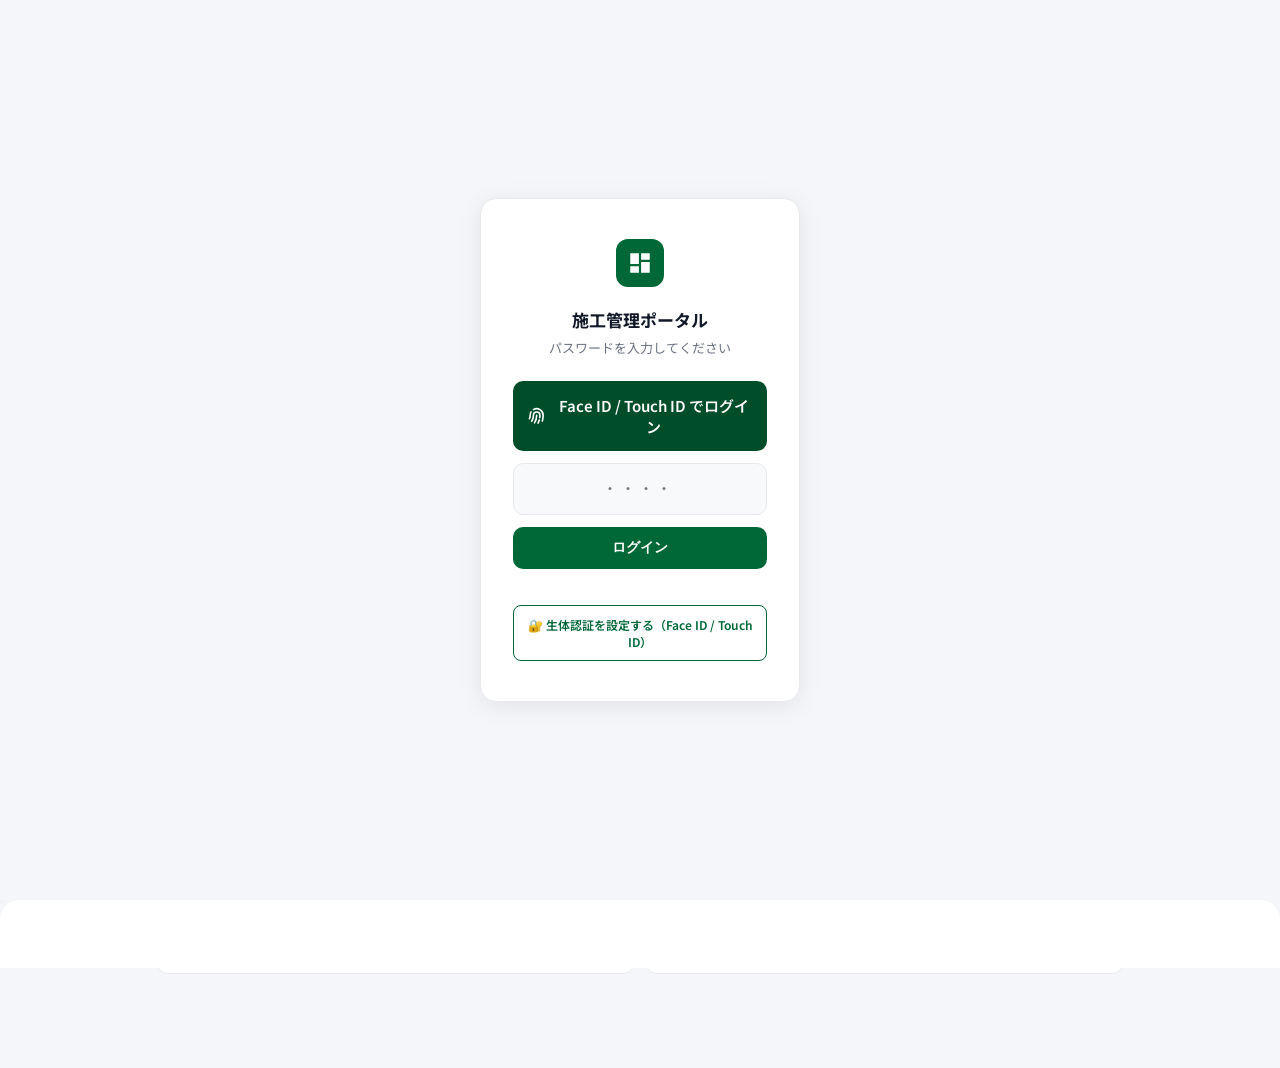
==== index.html @ 98a480ec "Add files via upload" ====
<!DOCTYPE html>
<html lang="ja">
<head>
    <meta charset="UTF-8">
    <meta http-equiv="Cache-Control" content="no-cache, no-store, must-revalidate">
    <meta http-equiv="Pragma" content="no-cache">
    <meta http-equiv="Expires" content="0">
    <meta name="viewport" content="width=device-width, initial-scale=1.0, maximum-scale=1.0, user-scalable=no, viewport-fit=cover">
    <meta name="apple-mobile-web-app-capable" content="yes">
    <meta name="apple-mobile-web-app-status-bar-style" content="default">
    <meta name="apple-mobile-web-app-title" content="施工管理">
    <meta name="mobile-web-app-capable" content="yes">
    <link rel="apple-touch-icon" href="icon.png">
    <link rel="manifest" href="manifest.json">
    <title>施工管理ポータル</title>
    <link href="https://fonts.googleapis.com/css2?family=Noto+Sans+JP:wght@400;500;600;700&family=DM+Mono:wght@400;500&display=swap" rel="stylesheet">
    <style>
        * {
            margin: 0;
            padding: 0;
            box-sizing: border-box;
        }

        :root {
            --primary: #006837;
            --primary-l: #e8f5e9;
            --primary-m: #81c784;
            --bg: #f4f6f9;
            --surface: #ffffff;
            --surface2: #f8f9fb;
            --border: #e8eaed;
            --border2: #d1d5db;
            --text1: #111827;
            --text2: #374151;
            --text3: #4b5563;
            --green: #059669;
            --green-l: #ecfdf5;
            --amber: #d97706;
            --amber-l: #fffbeb;
            --red: #dc2626;
            --red-l: #fef2f2;
        }

        body {
            font-family: 'Noto Sans JP', sans-serif;
            background-color: var(--bg);
            color: var(--text1);
            overflow-x: hidden;
        }

        .sidebar {
            position: fixed;
            left: 0;
            top: 0;
            width: 60px;
            height: 100vh;
            background-color: var(--surface);
            border-right: 1px solid var(--border);
            display: none;
            flex-direction: column;
            align-items: center;
            padding: 16px 0;
            z-index: 100;
        }

        .sidebar-item {
            width: 44px;
            height: 44px;
            display: flex;
            align-items: center;
            justify-content: center;
            cursor: pointer;
            position: relative;
            margin: 4px 0;
            border-radius: 8px;
            transition: background-color 0.15s ease;
            color: var(--text2);
        }

        .sidebar-item:hover {
            background-color: var(--surface2);
        }

        .sidebar-item.active {
            color: var(--primary);
            background-color: var(--primary-l);
        }

        .sidebar-item svg {
            width: 20px;
            height: 20px;
            stroke: currentColor;
            fill: none;
            stroke-width: 2;
            stroke-linecap: round;
            stroke-linejoin: round;
        }

        .sidebar-separator {
            width: 28px;
            height: 1px;
            background-color: var(--border);
            margin: 8px 0;
        }

        .sidebar-bottom {
            margin-top: auto;
        }

        .tooltip {
            position: absolute;
            left: 60px;
            top: 50%;
            transform: translateY(-50%);
            background-color: var(--text1);
            color: var(--surface);
            padding: 6px 12px;
            border-radius: 6px;
            font-size: 11px;
            white-space: nowrap;
            opacity: 0;
            pointer-events: none;
            transition: opacity 0.12s ease;
            margin-left: 8px;
            z-index: 200;
        }

        .sidebar-item:hover .tooltip {
            opacity: 1;
        }

        .top-bar {
            position: fixed;
            top: 0;
            left: 0;
            right: 0;
            height: 52px;
            background-color: var(--surface);
            border-bottom: 1px solid var(--border);
            display: flex;
            align-items: center;
            justify-content: flex-end;
            padding: 0 16px;
            z-index: 99;
        }

        .top-bar-brand {
            display: flex;
            align-items: center;
            gap: 8px;
        }

        .top-bar-title {
            display: none;
        }

        .hamburger {
            width: 24px;
            height: 24px;
            display: flex;
            flex-direction: column;
            justify-content: space-around;
            cursor: pointer;
            background: none;
            border: none;
            padding: 0;
            overflow: visible;
        }

        .hamburger span {
            width: 100%;
            height: 2px;
            background-color: var(--text1);
            transition: all 0.15s ease;
            display: block;
        }

        /* ×マーク: translateY で中央へ移動してから rotate（はみ出し防止）*/
        .hamburger.open span:nth-child(1) {
            transform: translateY(8px) rotate(45deg);
        }

        .hamburger.open span:nth-child(2) {
            opacity: 0;
            transform: scaleX(0);
        }

        .hamburger.open span:nth-child(3) {
            transform: translateY(-8px) rotate(-45deg);
        }

        .drawer {
            position: fixed;
            left: -280px;
            top: 0;
            width: 280px;
            height: 100vh;
            background-color: var(--surface);
            box-shadow: 2px 0 8px rgba(0, 0, 0, 0.08);
            transition: left 0.2s ease;
            z-index: 98;
            padding: 16px 0;
            overflow-y: auto;
            display: flex;
            flex-direction: column;
        }

        .drawer.open {
            left: 0;
        }

        .drawer-item {
            padding: 12px 16px;
            display: flex;
            align-items: center;
            gap: 12px;
            cursor: pointer;
            transition: background-color 0.12s ease;
            color: var(--text1);
            text-decoration: none;
        }

        .drawer-item:hover {
            background-color: var(--surface2);
        }

        .drawer-item.active {
            background-color: var(--primary-l);
            color: var(--primary);
        }

        .drawer-item svg {
            width: 20px;
            height: 20px;
            stroke: currentColor;
            fill: none;
            stroke-width: 2;
            stroke-linecap: round;
            stroke-linejoin: round;
        }

        .drawer-separator {
            height: 1px;
            background-color: var(--border);
            margin: 8px 0;
        }

        .bottom-nav {
            position: fixed;
            bottom: 0;
            left: 0;
            right: 0;
            height: 60px;
            background-color: var(--surface);
            border-top: 1px solid var(--border);
            display: flex;
            justify-content: space-around;
            align-items: center;
            z-index: 99;
            /* iPhone のホームインジケーター・角丸部分への対応 */
            /* safe-area-insetが0でも物理的な角丸（約44pt）を避けるため最低20pxを確保 */
            padding-bottom: env(safe-area-inset-bottom, 0px);
            padding-left: max(env(safe-area-inset-left, 0px), 20px);
            padding-right: max(env(safe-area-inset-right, 0px), 20px);
        }

        .bottom-nav-item {
            display: flex;
            flex-direction: column;
            align-items: center;
            justify-content: center;
            gap: 4px;
            cursor: pointer;
            color: var(--text3);
            transition: color 0.12s ease;
            flex: 1;
        }

        .bottom-nav-item.active {
            color: var(--primary);
        }

        .bottom-nav-item svg {
            width: 20px;
            height: 20px;
            stroke: currentColor;
            fill: none;
            stroke-width: 2;
            stroke-linecap: round;
            stroke-linejoin: round;
        }

        .bottom-nav-label {
            font-size: 10px;
            font-weight: 500;
        }

        .main-content {
            margin-left: auto;
            margin-right: auto;
            margin-top: 52px;
            margin-bottom: 60px;
            padding: 16px;
            max-width: 1000px;
            transition: margin-left 0.2s ease;
        }

        .page-header {
            margin-bottom: 24px;
            display: none;
        }

        .page-header.show {
            display: flex;
            justify-content: space-between;
            align-items: center;
        }

        .page-title {
            font-size: 20px;
            font-weight: 700;
            color: var(--text1);
        }

        .page-date {
            font-size: 12px;
            color: var(--text2);
        }

        .grid-2col {
            display: grid;
            grid-template-columns: 1fr 1fr;
            gap: 16px;
            margin-bottom: 16px;
        }

        .grid-full {
            margin-bottom: 16px;
        }

        /* プルダウン式カード（スマホ用、PCでは常に開いた状態） */
        .collapsible-card .card-toggle {
            cursor: default;
        }
        .collapsible-card .card-chevron {
            display: none;
            transition: transform 0.2s ease;
        }
        .collapsible-card .card-body {
            transition: max-height 0.3s ease, opacity 0.2s ease;
            overflow: hidden;
        }
        .collapsible-card .card-count {
            font-size: 11px;
            color: var(--primary);
            font-weight: 500;
        }
        .card-action-bottom {
            display: block;
            text-align: center;
            padding: 10px 0 2px;
            font-size: 11px;
            color: var(--primary);
            text-decoration: none;
            border-top: 1px solid var(--border);
            margin-top: 8px;
            transition: opacity 0.15s;
        }
        .card-action-bottom:hover { opacity: 0.7; }

        .card-sub-link {
            display: block;
            font-size: 11px;
            color: var(--primary);
            text-decoration: none;
            margin-top: -8px;
            margin-bottom: 10px;
            transition: opacity 0.15s;
        }
        .card-sub-link:hover { opacity: 0.7; }
        .card-sub-link svg { vertical-align: -1px; }

        /* ドラッグ&ドロップ */
        .draggable-section { transition: transform 0.2s ease; }
        .draggable-section.dragging { opacity: 0.5; z-index: 100; }
        .draggable-section.drag-over { border-top: 3px solid var(--primary); }
        .drag-handle {
            display: none;
            width: 18px;
            height: 18px;
            cursor: grab;
            color: var(--border);
            flex-shrink: 0;
            transition: color 0.15s;
        }
        .drag-handle:hover { color: var(--text3); }
        .drag-handle:active { cursor: grabbing; }

        .card {
            background-color: var(--surface);
            border: 1px solid var(--border);
            border-radius: 12px;
            padding: 16px;
            transition: box-shadow 0.15s ease;
        }

        .card:hover {
            box-shadow: 0 2px 8px rgba(0, 0, 0, 0.06);
        }

        .card-head {
            display: flex;
            align-items: center;
            padding: 11px 0 11px 10px;
            margin-bottom: 12px;
            border-bottom: 1px solid var(--border);
            border-left: 3px solid var(--primary);
            gap: 6px;
        }

        .card-title {
            font-size: 13px;
            font-weight: 700;
            color: var(--text1);
            flex: 1;
            letter-spacing: 0.2px;
        }

        .card-action {
            font-size: 11px;
            color: var(--primary);
            cursor: pointer;
            transition: opacity 0.12s ease;
        }

        .card-action:hover {
            opacity: 0.8;
        }

        /* ━━━━━━━━━━━━━━━━━━━━━━━━━━━━━━━━━━━━━
           グリーティングカード
           PC: コンテンツを右下に集約、グラデーションなし
           Mobile: コンパクト版（下部オーバーレイ）
        ━━━━━━━━━━━━━━━━━━━━━━━━━━━━━━━━━━━━━ */
        .greeting-card {
            background-image: url('assets/treeing.png');
            background-size: cover;
            background-position: center 15%;
            position: relative;
            overflow: hidden;
            min-height: 300px;
            max-height: 340px;
            display: flex;
            flex-direction: column;
            justify-content: flex-end;
            color: #fff;
            margin-bottom: 16px;
        }

        /* 一番下だけほんのり暗くする下部グラデーション */
        .greeting-card::before {
            content: '';
            position: absolute;
            inset: 0;
            background: linear-gradient(
                to top,
                rgba(0,0,0,0.42) 0%,
                rgba(0,0,0,0.12) 22%,
                rgba(0,0,0,0.00) 40%
            );
            pointer-events: none;
            z-index: 0;
        }

        /* 左下: 日付+時刻、右下: コメント — 同じ高さで横並び */
        .greeting-content {
            position: relative;
            z-index: 1;
            width: 100%;
            display: flex;
            flex-direction: row;
            align-items: flex-end;
            justify-content: space-between;
            padding: 0 18px 8px 18px;
            gap: 12px;
        }

        .greeting-top {
            display: flex;
            flex-direction: column;
            align-items: flex-start;
            gap: 2px;
        }

        .date-area {
            display: flex;
            flex-direction: column;
            align-items: flex-start;
            gap: 3px;
        }

        .date-main-row {
            display: flex;
            align-items: flex-start;
            gap: 3px;
            flex-direction: column;
        }

        /* 日付 */
        .date-main {
            font-size: 18px;
            font-weight: 600;
            color: #ffffff;
            letter-spacing: 0.3px;
            text-shadow: 0 1px 6px rgba(0,0,0,0.5);
            line-height: 1.2;
            white-space: nowrap;
        }

        /* 時刻（非表示） */
        .clock-mini { display: none; }

        /* 六曜・暦注タグ行 */
        .date-rokuyo {
            display: flex;
            gap: 5px;
            flex-wrap: wrap;
            justify-content: flex-start;
        }

        .rokuyo-tag {
            font-size: 11px;
            font-weight: 600;
            padding: 3px 9px;
            border-radius: 5px;
            background-color: rgba(255,255,255,0.82);
            color: #006837;
            letter-spacing: 0.5px;
            text-shadow: none;
            display: inline-flex;
            align-items: center;
        }

        .rokuyo-tag.lucky {
            background-color: rgba(0,140,70,0.85);
            color: #fff;
        }

        .rokuyo-tag.caution {
            background-color: rgba(220,38,38,0.9);
            color: #ffffff;
        }

        /* 挨拶コメント */
        .greeting-bottom {
            display: flex;
            flex-direction: column;
            align-items: flex-end;
            gap: 8px;
        }

        .greeting-comment {
            font-size: 15px;
            font-weight: 700;
            color: #fff;
            line-height: 1.5;
            text-align: right;
            text-shadow: 0 1px 6px rgba(0,0,0,0.5);
            letter-spacing: 0.3px;
        }

        .greeting-badge-row {
            display: flex;
            gap: 6px;
            justify-content: flex-end;
        }

        .greeting-badge {
            background-color: rgba(255,255,255,0.88);
            color: #006837;
            padding: 3px 9px;
            border-radius: 5px;
            font-size: 11px;
            font-weight: 600;
            white-space: nowrap;
            display: inline-flex;
            align-items: center;
            gap: 4px;
        }

        .greeting-badge .badge-num {
            font-family: 'DM Mono', monospace;
            font-size: 12px;
            font-weight: 700;
            color: var(--primary);
        }

        /* PC: <img> 要素は非表示（背景画像で表示） */
        .greeting-img-mobile {
            display: none;
        }

        .schedule-section {
            margin-bottom: 12px;
        }

        .schedule-label {
            font-size: 11px;
            font-weight: 700;
            color: var(--text1);
            margin-bottom: 8px;
            letter-spacing: 0.5px;
            display: flex;
            align-items: center;
            gap: 6px;
        }

        .schedule-day-tag {
            display: inline-block;
            font-size: 10px;
            font-weight: 700;
            padding: 1px 8px;
            border-radius: 4px;
            letter-spacing: 0;
        }

        .schedule-day-tag.today {
            background-color: var(--primary);
            color: #fff;
        }

        .schedule-day-tag.tomorrow {
            background-color: var(--border);
            color: var(--text2);
        }

        .schedule-day-tag.yesterday {
            background-color: var(--border);
            color: var(--text3);
            font-weight: 500;
        }

        .schedule-section.past-day {
            opacity: 0.45;
        }

        /* 終了済みイベント（個別グレーアウト） */
        .sched-item-past {
            opacity: 0.42;
            filter: grayscale(0.4);
        }

        .sched-item {
            background-color: var(--surface2);
            border: 1px solid var(--border);
            border-radius: 0 8px 8px 0;
            padding: 10px 10px 10px 12px;
            margin-bottom: 8px;
            display: flex;
            gap: 10px;
            border-left: 5px solid var(--primary);
        }

        .sched-content {
            flex: 1;
            min-width: 0;
        }

        .sched-time {
            font-family: 'DM Mono', monospace;
            font-size: 11px;
            color: var(--text2);
            margin-bottom: 2px;
            font-weight: 500;
        }

        .sched-title {
            font-size: 13px;
            font-weight: 500;
            color: var(--text1);
            margin-bottom: 2px;
        }

        .sched-meta {
            font-size: 11px;
            color: var(--text2);
        }

        .sched-location {
            font-size: 11px;
            color: var(--text3);
            margin-top: 2px;
        }

        .sched-all-day {
            background-color: var(--surface2);
            border: 1px solid var(--border);
            border-left: 5px solid #d50000;
            border-radius: 0 8px 8px 0;
            padding: 8px 10px 8px 12px;
            font-size: 12px;
            font-weight: 500;
            color: var(--text1);
        }

        .property-item {
            display: flex;
            gap: 10px;
            padding: 10px;
            background-color: var(--surface2);
            border: 1px solid var(--border);
            border-radius: 8px;
            margin-bottom: 6px;
            cursor: pointer;
            transition: background-color 0.12s ease;
            border-left: 3px solid;
        }

        .property-item.compact {
            padding: 8px 10px;
        }

        .property-name-row {
            display: flex;
            align-items: baseline;
            justify-content: space-between;
            gap: 6px;
            margin-bottom: 3px;
        }

        .property-compact-meta {
            font-size: 11px;
            color: var(--text3);
            white-space: nowrap;
            flex-shrink: 0;
        }

        .property-compact-meta strong {
            color: var(--primary);
            font-weight: 700;
        }

        .property-compact-bar {
            display: flex;
            align-items: center;
            gap: 6px;
            margin-bottom: 3px;
        }

        .property-compact-pct {
            font-size: 10px;
            font-family: 'DM Mono', monospace;
            color: var(--text3);
            white-space: nowrap;
        }

        .property-compact-sub {
            font-size: 10px;
            color: var(--text3);
            white-space: nowrap;
            overflow: hidden;
            text-overflow: ellipsis;
        }

        /* 物件ボードタブ: 全情報内蔵カード（コンパクト版） */
        .property-card-full {
            background: #fff;
            border-radius: 8px;
            border-left: 3px solid #9ca3af;
            box-shadow: 0 1px 3px rgba(0,0,0,0.05);
            padding: 8px 10px;
            margin-bottom: 6px;
        }
        .pcf-header {
            display: flex;
            align-items: center;
            justify-content: space-between;
            gap: 6px;
        }
        .pcf-name {
            font-size: 13px;
            font-weight: 700;
            color: var(--text1);
            flex: 1;
            min-width: 0;
            overflow: hidden;
            text-overflow: ellipsis;
            white-space: nowrap;
        }
        .pcf-status {
            font-size: 11px;
            font-weight: 700;
            color: var(--text1);
            padding: 5px 10px;
            border-radius: 8px;
            background: var(--surface2);
            border: 1.5px solid var(--border);
            flex-shrink: 0;
            cursor: pointer;
            font-family: 'Noto Sans JP', sans-serif;
            -webkit-tap-highlight-color: transparent;
            transition: background .15s, border-color .15s;
            min-height: 30px;
            display: flex;
            align-items: center;
            gap: 4px;
            box-shadow: 0 1px 2px rgba(0,0,0,0.06);
        }
        .pcf-status::after {
            content: '▾';
            font-size: 9px;
            opacity: 0.5;
            line-height: 1;
        }
        .pcf-status:active { background: var(--border); border-color: var(--primary); }
        /* Notion リンク（カード下部） */
        .pcf-footer {
            margin-top: 6px;
            padding-top: 5px;
            border-top: 1px solid var(--border);
            display: flex;
            justify-content: flex-end;
        }
        .pcf-notion-link {
            font-size: 10px;
            color: var(--primary);
            text-decoration: none;
            padding: 2px 4px;
            border-radius: 4px;
            -webkit-tap-highlight-color: transparent;
        }
        .pcf-notion-link:active { background: var(--surface2); }
        /* 進捗変更シート（物件メニュー用） */
        .prop-progress-modal-bg {
            position: fixed; inset: 0; background: rgba(15,23,42,.45);
            z-index: 310; display: none; align-items: flex-end; justify-content: center;
        }
        .prop-progress-modal-bg.on { display: flex; }
        .prop-progress-sheet {
            background: #fff; border-radius: 20px 20px 0 0;
            width: 100%; max-width: 480px; padding: 0 0 env(safe-area-inset-bottom);
            box-shadow: 0 -8px 32px rgba(0,0,0,.18);
        }
        .prop-progress-sheet-head {
            padding: 16px 20px 12px; border-bottom: 1px solid var(--border);
            display: flex; align-items: center; justify-content: space-between;
        }
        .prop-progress-sheet-title { font-size: 14px; font-weight: 700; color: var(--text1); }
        .prop-progress-sheet-sub { font-size: 11px; color: var(--text3); margin-top: 2px; }
        .prop-progress-option-list { padding: 8px 12px 16px; display: flex; flex-direction: column; gap: 4px; }
        .prop-progress-option {
            display: flex; align-items: center; padding: 12px 14px; border-radius: 10px;
            font-size: 13px; font-weight: 500; cursor: pointer; border: 1.5px solid var(--border);
            background: #fff; color: var(--text1); font-family: 'Noto Sans JP', sans-serif;
            -webkit-tap-highlight-color: transparent; transition: all .15s; gap: 10px; width: 100%;
        }
        .prop-progress-option:active { background: var(--surface2); }
        .prop-progress-option.current { border-color: var(--primary); background: var(--primary-l); color: var(--primary); }
        .prop-progress-option-dot { width: 10px; height: 10px; border-radius: 50%; flex-shrink: 0; }
        .prop-progress-close {
            width: 28px; height: 28px; background: var(--surface2); border: none;
            border-radius: 50%; cursor: pointer; font-size: 14px; color: var(--text2);
            display: flex; align-items: center; justify-content: center; flex-shrink: 0;
        }
        .pcf-location {
            font-size: 10px;
            color: var(--text2);
            margin-bottom: 2px;
        }
        .pcf-section {
            margin-top: 6px;
        }
        .pcf-section-title {
            font-size: 9px;
            font-weight: 700;
            color: var(--text3);
            letter-spacing: 0.3px;
            margin-bottom: 3px;
        }
        .pcf-dates-inline {
            display: flex;
            flex-wrap: wrap;
            gap: 4px 10px;
            font-size: 10px;
            color: var(--text2);
        }
        .pcf-dates-inline .pcf-date-item {
            display: flex;
            align-items: center;
            gap: 3px;
            white-space: nowrap;
        }
        .pcf-dates-inline .pcf-date-label {
            font-weight: 600;
            color: var(--text3);
        }
        .pcf-dates-inline .pcf-date-val {
            font-family: 'DM Mono', monospace;
        }
        .pcf-footer {
            margin-top: 6px;
            padding-top: 5px;
            border-top: 1px solid var(--border);
            display: flex;
            justify-content: flex-end;
        }
        .pcf-footer .notion-link {
            font-size: 11px;
            padding: 4px 10px;
        }
        .pcf-checks-inline {
            display: flex; flex-wrap: wrap; gap: 2px 8px;
        }
        .pcf-checks-inline .check-row { gap: 4px; }
        .pcf-checks-inline .toggle-switch { width: 26px; height: 14px; border-radius: 7px; }
        .pcf-checks-inline .toggle-switch::after { width: 10px; height: 10px; }
        .pcf-checks-inline .toggle-switch.on::after { transform: translateX(12px); }
        .pcf-checks-inline .check-label { font-size: 9px; }

        .property-item:hover {
            background-color: #fafbfc;
        }

        .property-content {
            flex: 1;
            min-width: 0;
        }

        .property-name {
            font-size: 13.5px;
            font-weight: 500;
            color: var(--text1);
            margin-bottom: 3px;
        }

        .property-location-inline {
            font-size: 11px;
            font-weight: 400;
            color: var(--text2);
            margin-left: 4px;
        }

        .property-stage-badge {
            display: inline-block;
            padding: 2px 6px;
            border-radius: 4px;
            font-size: 9px;
            font-weight: 600;
        }

        .property-stage-badge.green {
            background-color: var(--green-l);
            color: var(--green);
        }

        .property-stage-badge.amber {
            background-color: var(--amber-l);
            color: var(--amber);
        }

        .property-progress {
            display: flex;
            align-items: center;
            gap: 8px;
        }

        .property-progress-bar {
            flex: 1;
            height: 3px;
            background-color: var(--border);
            border-radius: 1.5px;
            overflow: hidden;
        }

        .property-progress-fill {
            height: 100%;
            background-color: var(--primary);
            transition: width 0.3s ease;
        }

        .property-progress-label {
            font-size: 10px;
            color: var(--text2);
            font-weight: 500;
            white-space: nowrap;
        }

        .status-card {
            background-color: var(--surface2);
            border: 1px solid var(--border);
            border-radius: 8px;
            padding: 10px 12px;
            margin-bottom: 8px;
        }

        .status-card-header {
            display: flex;
            justify-content: space-between;
            align-items: center;
        }

        .status-card-header.collapsible {
            cursor: pointer;
            -webkit-tap-highlight-color: transparent;
        }

        .status-card.has-list .status-card-header {
            margin-bottom: 0;
        }

        .status-card.has-list.open .status-card-header {
            margin-bottom: 6px;
        }

        .status-card-toggle {
            width: 16px;
            height: 16px;
            color: var(--text2);
            transition: transform 0.2s ease;
            flex-shrink: 0;
            margin-left: 6px;
        }

        .status-card.open .status-card-toggle {
            transform: rotate(180deg);
        }

        .status-card-list {
            display: none;
            padding-top: 6px;
            border-top: 1px solid var(--border);
        }

        .status-card.open .status-card-list {
            display: block;
        }

        .status-card-title {
            font-size: 10px;
            font-weight: 700;
            color: var(--text2);
        }

        .status-card-count {
            font-family: 'DM Mono', monospace;
            font-size: 14px;
            font-weight: 700;
            color: var(--primary);
        }

        .status-card-item {
            display: flex;
            justify-content: space-between;
            align-items: center;
            padding: 4px 0;
        }

        .status-card-item + .status-card-item {
            border-top: 1px solid var(--border);
        }

        .status-card-name {
            font-size: 11px;
            font-weight: 500;
            color: var(--text1);
        }

        .status-card-date {
            font-family: 'DM Mono', monospace;
            font-size: 10px;
            font-weight: 500;
            color: var(--text2);
        }

        .status-card-item.done {
            opacity: 0.55;
        }
        .status-done-badge {
            font-size: 9px;
            font-weight: 700;
            color: var(--primary);
            margin-left: 2px;
        }
        .status-card-empty {
            font-size: 10px;
            color: var(--text2);
            padding: 2px 0;
        }

        .schedule-chart-area {
            display: flex;
            flex-direction: column;
            gap: 8px;
        }
        .schedule-chart-legend {
            display: flex;
            gap: 14px;
            margin-bottom: 2px;
        }
        .schedule-chart-legend-item {
            display: flex;
            align-items: center;
            gap: 5px;
            font-size: 10px;
            font-weight: 600;
            color: var(--text2);
        }
        .schedule-chart-legend-dot {
            width: 8px;
            height: 8px;
            border-radius: 2px;
        }
        .schedule-chart-row-label {
            font-size: 10px;
            font-weight: 700;
            color: var(--text2);
            margin-bottom: 4px;
            display: flex;
            align-items: center;
            gap: 6px;
        }
        .schedule-chart-row-total {
            font-family: 'DM Mono', monospace;
            font-size: 11px;
            font-weight: 700;
            color: var(--text1);
        }

        .month-table {
            display: grid;
            grid-template-columns: repeat(6, 1fr);
            gap: 3px;
        }

        .month-cell {
            text-align: center;
            padding: 3px 1px;
            border-radius: 4px;
            background-color: var(--surface2);
            border: 1px solid var(--border);
        }

        .month-cell.past {
            background-color: var(--primary-l);
            border-color: var(--primary-m);
        }

        .month-cell.current {
            background-color: var(--primary);
            border-color: var(--primary);
        }

        .month-cell.current .month-cell-label,
        .month-cell.current .month-cell-count {
            color: #fff;
        }

        .month-cell.start-row .month-cell.past {
            background-color: #eff6ff;
            border-color: #93c5fd;
        }

        .month-cell-label {
            font-size: 8px;
            color: var(--text2);
            font-weight: 500;
            line-height: 1.2;
        }

        .month-cell-count {
            font-family: 'DM Mono', monospace;
            font-size: 11px;
            font-weight: 700;
            color: var(--text1);
            line-height: 1.3;
        }

        .section-divider {
            height: 1px;
            background-color: var(--border);
            margin: 12px 0;
        }

        .delivery-date {
            font-family: 'DM Mono', monospace;
            font-size: 10px;
            color: var(--text2);
            float: right;
        }

        .filter-tabs {
            display: flex;
            gap: 5px;
            overflow-x: auto;
            margin-bottom: 12px;
            padding-bottom: 8px;
            scroll-behavior: smooth;
        }

        .filter-tabs::-webkit-scrollbar {
            height: 3px;
        }

        .filter-tabs::-webkit-scrollbar-track {
            background: transparent;
        }

        .filter-tabs::-webkit-scrollbar-thumb {
            background-color: var(--border);
            border-radius: 2px;
        }

        .filter-tab {
            padding: 6px 10px;
            background-color: var(--surface2);
            border: 1px solid var(--border);
            border-radius: 6px;
            font-size: 10px;
            font-weight: 500;
            cursor: pointer;
            white-space: nowrap;
            transition: all 0.12s ease;
            color: var(--text2);
        }

        .filter-tab:hover {
            background-color: #f3f4f6;
        }

        .filter-tab.active {
            background-color: var(--primary);
            color: var(--surface);
            border-color: var(--primary);
        }
        .tab-count {
            font-weight: 600;
            color: var(--primary);
        }
        .filter-tab.active .tab-count {
            color: var(--surface);
        }

        .task-item {
            display: flex;
            gap: 10px;
            align-items: center;
            padding: 10px;
            background-color: var(--surface2);
            border: 1px solid var(--border);
            border-radius: 8px;
            margin-bottom: 8px;
            transition: all 0.15s ease;
        }

        .task-item.hidden {
            display: none;
        }

        .task-content {
            flex: 1;
            min-width: 0;
        }

        .task-title {
            font-size: 12px;
            font-weight: 500;
            color: var(--text1);
            margin-bottom: 2px;
        }

        .task-property {
            font-size: 10px;
            color: var(--text2);
        }
        /* Google Tasks */
        .gtask-group-label {
            font-size: 10px;
            font-weight: 600;
            color: var(--text2);
            padding: 8px 0 4px;
            display: flex;
            align-items: center;
            gap: 6px;
        }
        .gtask-group-label .gtask-count {
            font-size: 11px;
            font-weight: 500;
            color: var(--primary);
        }
        .gtask-item {
            display: flex;
            gap: 10px;
            align-items: center;
            padding: 10px;
            background-color: var(--surface2);
            border: 1px solid var(--border);
            border-radius: 8px;
            margin-bottom: 6px;
        }
        .gtask-item.overdue {
            border-left: 3px solid var(--red);
        }
        .gtask-item.this-week {
            border-left: 3px solid var(--amber);
        }
        .gtask-item.later {
            border-left: 3px solid var(--primary-m);
        }
        .gtask-item.no-date {
            border-left: 3px solid var(--border2);
        }
        .gtask-title {
            font-size: 12px;
            font-weight: 500;
            color: var(--text1);
            margin-bottom: 2px;
        }
        .gtask-due {
            font-size: 10px;
            color: var(--text2);
        }
        .gtask-due.overdue-text {
            color: var(--red);
            font-weight: 500;
        }
        /* Google Tasks チェックボックス */
        .gtask-cb-wrap {
            display: flex;
            align-items: center;
            flex-shrink: 0;
            cursor: pointer;
            margin-top: 1px;
        }
        .gtask-cb { display: none; }
        .gtask-cb-icon {
            width: 16px;
            height: 16px;
            border: 2px solid var(--border2);
            border-radius: 4px;
            background: var(--card);
            display: flex;
            align-items: center;
            justify-content: center;
            transition: background 0.15s, border-color 0.15s;
            flex-shrink: 0;
        }
        .gtask-cb:checked + .gtask-cb-icon {
            background: var(--primary);
            border-color: var(--primary);
            background-image: url("data:image/svg+xml,%3Csvg viewBox='0 0 12 10' fill='none' xmlns='http://www.w3.org/2000/svg'%3E%3Cpath d='M1 5l3 4L11 1' stroke='white' stroke-width='1.8' stroke-linecap='round' stroke-linejoin='round'/%3E%3C/svg%3E");
            background-repeat: no-repeat;
            background-position: center;
            background-size: 10px 8px;
        }
        .gtask-item.completing {
            opacity: 0.45;
            transition: opacity 0.3s;
        }
        .gtask-item.completing .gtask-title {
            text-decoration: line-through;
        }
        .gtask-later-toggle {
            display: flex;
            align-items: center;
            gap: 6px;
            cursor: pointer;
            -webkit-tap-highlight-color: transparent;
            padding: 8px 0 4px;
        }
        .gtask-later-toggle .gtask-chevron {
            width: 14px;
            height: 14px;
            color: var(--text2);
            transition: transform 0.2s ease;
        }
        .gtask-later-body {
            display: none;
        }
        .gtask-later-body.open {
            display: block;
        }
        .gtask-later-toggle.open .gtask-chevron {
            transform: rotate(180deg);
        }

        .show-all-btn {
            display: block;
            width: 100%;
            padding: 8px 0;
            background: none;
            border: 1px solid var(--border);
            border-radius: 6px;
            font-size: 11px;
            font-weight: 500;
            color: var(--primary);
            cursor: pointer;
            transition: background 0.15s;
            margin-top: 4px;
        }
        .show-all-btn:hover {
            background: var(--primary-l);
        }

        .sync-btn {
            background: none;
            border: none;
            cursor: pointer;
            padding: 4px;
            border-radius: 6px;
            display: flex;
            align-items: center;
            transition: background 0.15s;
        }
        .sync-btn:hover {
            background: var(--surface2);
        }
        .sync-btn:hover svg {
            stroke: var(--primary);
        }
        @keyframes spin {
            100% { transform: rotate(360deg); }
        }
        .data-alert {
            background: #fffbeb;
            border: 1px solid #f59e0b;
            border-radius: 8px;
            padding: 10px 12px;
            margin-bottom: 10px;
        }
        .data-alert-header {
            display: flex;
            align-items: center;
            gap: 6px;
            font-size: 11px;
            font-weight: 700;
            color: #92400e;
            margin-bottom: 6px;
        }
        .data-alert-item {
            font-size: 10px;
            color: #78350f;
            padding: 2px 0 2px 20px;
        }

        .modal-overlay {
            position: fixed;
            top: 0;
            left: 0;
            right: 0;
            bottom: 0;
            background-color: rgba(0, 0, 0, 0.4);
            display: none;
            align-items: center;
            justify-content: center;
            z-index: 200;
        }

        .modal-overlay.open {
            display: flex;
        }

        .modal {
            background-color: var(--surface);
            border-radius: 12px;
            max-width: 500px;
            width: 90%;
            max-height: 82vh;
            overflow: hidden;
            display: flex;
            flex-direction: column;
            position: relative;
            animation: slideIn 0.15s ease;
        }

        .modal-header {
            display: flex;
            align-items: center;
            justify-content: flex-end;
            padding: 12px 16px 8px;
            flex-shrink: 0;
            border-bottom: 1px solid var(--border);
        }

        .modal-body {
            overflow-y: auto;
            padding: 16px 20px 20px;
            flex: 1;
        }

        @keyframes slideIn {
            from {
                transform: translateY(-20px);
                opacity: 0;
            }
            to {
                transform: translateY(0);
                opacity: 1;
            }
        }

        .modal-close {
            width: 32px;
            height: 32px;
            background: var(--surface2);
            border: 1px solid var(--border);
            border-radius: 8px;
            cursor: pointer;
            display: flex;
            align-items: center;
            justify-content: center;
            color: var(--text2);
            transition: background 0.12s ease, color 0.12s ease;
            flex-shrink: 0;
        }

        .modal-close:hover {
            background: var(--border);
            color: var(--text1);
        }

        .modal-title {
            font-size: 16px;
            font-weight: 700;
            margin-bottom: 4px;
            padding-right: 36px;
        }

        .modal-subtitle {
            font-size: 12px;
            color: var(--text2);
            margin-bottom: 16px;
        }

        .modal-notion-link {
            text-align: center;
            padding-top: 16px;
            border-top: 1px solid var(--border);
            margin-top: 12px;
        }
        .notion-link {
            display: inline-flex;
            align-items: center;
            gap: 4px;
            font-size: 12px;
            font-weight: 500;
            color: var(--primary);
            text-decoration: none;
            padding: 8px 16px;
            border-radius: 8px;
            background: rgba(0, 104, 55, 0.06);
            transition: background 0.15s;
            white-space: nowrap;
        }
        .notion-link:hover {
            background: rgba(0, 104, 55, 0.12);
        }

        .modal-section {
            margin-bottom: 16px;
        }

        .modal-section-title {
            font-size: 11px;
            font-weight: 700;
            color: var(--text2);
            text-transform: uppercase;
            letter-spacing: 0.5px;
            margin-bottom: 8px;
        }

        .modal-dates {
            display: flex;
            flex-direction: column;
            gap: 6px;
            font-size: 11px;
        }

        .modal-date {
            display: flex;
            justify-content: space-between;
            padding: 6px;
            background-color: var(--surface2);
            border-radius: 6px;
        }

        .modal-date-label {
            color: var(--text2);
            font-weight: 500;
        }

        .modal-date-value {
            color: var(--text1);
            font-weight: 600;
        }

        /* チェックリスト（トグルスイッチ） */
        .check-list {
            display: flex;
            flex-wrap: wrap;
            gap: 6px 12px;
        }

        .check-row {
            display: flex;
            align-items: center;
            gap: 6px;
        }

        .check-label {
            font-size: 10px;
            font-weight: 500;
            color: var(--text2);
        }

        .toggle-switch {
            position: relative;
            width: 32px;
            height: 18px;
            border-radius: 9px;
            background-color: var(--border);
            cursor: pointer;
            transition: background-color 0.2s ease, opacity 0.15s ease;
            flex-shrink: 0;
        }

        .toggle-switch.syncing {
            opacity: 0.5;
            pointer-events: none;
        }

        @keyframes spin {
            from { transform: rotate(0deg); }
            to   { transform: rotate(360deg); }
        }

        /* トースト通知 */
        #syncToast {
            position: fixed;
            bottom: 80px;
            left: 50%;
            transform: translateX(-50%) translateY(20px);
            background: #333;
            color: #fff;
            font-size: 12px;
            padding: 8px 16px;
            border-radius: 20px;
            opacity: 0;
            transition: opacity 0.25s, transform 0.25s;
            pointer-events: none;
            z-index: 9999;
            white-space: nowrap;
        }
        #syncToast.show {
            opacity: 1;
            transform: translateX(-50%) translateY(0);
        }
        #syncToast.error { background: #dc2626; }
        #syncToast.success { background: var(--primary, #004d29); }

        .toggle-switch.on {
            background-color: var(--primary);
        }

        .toggle-switch::after {
            content: '';
            position: absolute;
            top: 2px;
            left: 2px;
            width: 14px;
            height: 14px;
            border-radius: 50%;
            background-color: white;
            transition: transform 0.2s ease;
            box-shadow: 0 1px 2px rgba(0,0,0,0.12);
        }

        .toggle-switch.on::after {
            transform: translateX(14px);
        }

        /* 工程別タスク一覧 */
        .stage-groups {
            display: flex;
            flex-direction: column;
            gap: 10px;
            max-height: 400px;
            overflow-y: auto;
        }

        .stage-group {
            border: 1px solid var(--border);
            border-radius: 8px;
            overflow: hidden;
        }

        .stage-group-header {
            display: flex;
            align-items: center;
            justify-content: space-between;
            padding: 8px 10px;
            cursor: pointer;
            user-select: none;
            transition: background-color 0.12s ease;
        }

        .stage-group-header:hover {
            opacity: 0.85;
        }

        .stage-group-left {
            display: flex;
            align-items: center;
            gap: 8px;
        }

        .stage-group-dot {
            width: 8px;
            height: 8px;
            border-radius: 50%;
            flex-shrink: 0;
        }

        .stage-group-name {
            font-size: 11px;
            font-weight: 600;
        }

        .stage-group-count {
            font-size: 9px;
            color: var(--text3);
            font-weight: 500;
        }

        .stage-group-chevron {
            width: 14px;
            height: 14px;
            stroke: var(--text3);
            fill: none;
            stroke-width: 2;
            transition: transform 0.2s ease;
        }

        .stage-group.open .stage-group-chevron {
            transform: rotate(180deg);
        }

        .stage-group-body {
            display: none;
            border-top: 1px solid var(--border);
        }

        .stage-group.open .stage-group-body {
            display: block;
        }

        .stage-group.all-done .stage-group-header {
            background-color: var(--surface2);
        }

        .stage-group.all-done .stage-group-name {
            color: var(--text3);
        }

        .task-row {
            display: flex;
            align-items: center;
            gap: 8px;
            padding: 7px 10px;
            border-bottom: 1px solid var(--border);
            transition: background-color 0.12s ease;
        }

        .task-row:last-child {
            border-bottom: none;
        }

        .task-row.done {
            background-color: var(--surface2);
        }

        .task-row.done .task-row-name {
            color: var(--text3);
            text-decoration: line-through;
        }

        .task-row-cb {
            width: 16px;
            height: 16px;
            border-radius: 4px;
            border: 1.5px solid var(--border2);
            cursor: pointer;
            display: flex;
            align-items: center;
            justify-content: center;
            flex-shrink: 0;
            transition: all 0.15s ease;
        }

        .task-row-cb.checked {
            background-color: var(--primary);
            border-color: var(--primary);
        }

        .task-row-cb.checked::after {
            content: '';
            width: 8px;
            height: 5px;
            border-left: 2px solid white;
            border-bottom: 2px solid white;
            transform: rotate(-45deg);
            margin-top: -1px;
        }

        .task-row-name {
            font-size: 11px;
            color: var(--text1);
            flex: 1;
            min-width: 0;
        }

        .task-row-priority {
            width: 14px;
            height: 14px;
            cursor: pointer;
            flex-shrink: 0;
            opacity: 0.3;
            transition: opacity 0.15s ease;
        }

        .task-row-priority.on {
            opacity: 1;
        }

        /* 進捗バー+日付 */
        .progress-bar-dates {
            display: flex;
            align-items: center;
            gap: 6px;
        }

        .progress-date-label {
            font-size: 9px;
            font-family: 'DM Mono', monospace;
            color: var(--text2);
            white-space: nowrap;
            flex-shrink: 0;
        }

        .progress-days {
            display: flex;
            justify-content: space-between;
            font-size: 10px;
            color: var(--text2);
            margin-top: 2px;
        }

        .progress-days-left {
            color: var(--text2);
            font-weight: 500;
        }

        /* ===== PC 専用調整（769px 以上） ===== */
        @media (min-width: 769px) {
            /* PC: prop-split グリッドなど greeting 以外の PC 固有スタイル */
        }

        @media (max-width: 768px) {
            .main-content {
                padding: 12px;
            }

            /* スマホ: グリーティングカード */
            .greeting-card {
                min-height: 210px;
                max-height: none;
                background-position: center 15%;
            }

            .greeting-card::before {
                /* スマホも下から薄いグラデーション */
                background: linear-gradient(
                    to top,
                    rgba(0,0,0,0.42) 0%,
                    rgba(0,0,0,0.12) 22%,
                    rgba(0,0,0,0.00) 40%
                );
            }

            .greeting-img-mobile {
                display: none;
            }

            /* スマホ: パディングをコンパクトに */
            .greeting-content {
                padding: 0 14px 6px 12px;
                gap: 8px;
            }

            /* 日付側: 縮まないように固定（折り返し防止） */
            .greeting-top {
                flex-shrink: 0;
            }

            .date-main {
                font-size: 13px;
                letter-spacing: 0;
            }

            .date-rokuyo {
                gap: 3px;
                margin-top: 4px;
            }

            .rokuyo-tag {
                font-size: 10px;
                padding: 2px 7px;
            }

            .greeting-bottom {
                max-width: 55%;
                min-width: 0;
            }

            .greeting-comment {
                font-size: 13px;
                display: -webkit-box;
                -webkit-line-clamp: 3;
                -webkit-box-orient: vertical;
                overflow: hidden;
            }

            .grid-2col {
                grid-template-columns: 1fr;
            }

            /* スマホ: セクション順を変更（着工前→仕掛り） */
            #preconCard { order: 1; }
            #shikakariCard { order: 2; }

            /* スマホ: プルダウン式 */
            .collapsible-card .card-toggle {
                cursor: pointer;
            }
            .collapsible-card .card-chevron {
                display: block;
                transform: rotate(0deg);
            }
            .collapsible-card:not(.collapsed) .card-chevron {
                transform: rotate(180deg);
            }
            .collapsible-card.collapsed .card-body {
                max-height: 0;
                opacity: 0;
                margin: 0;
            }
            .collapsible-card.collapsed .card-action-bottom {
                display: none;
            }

            /* スマホ: ドラッグハンドル表示 */
            .drag-handle { display: block; margin-right: 4px; }

            .modal {
                width: 95%;
            }
            .modal-body {
                padding: 12px 14px 16px;
            }

            .month-table {
                grid-template-columns: repeat(6, 1fr);
                gap: 2px;
            }

            .month-cell {
                padding: 2px 1px;
            }

            .month-cell-count {
                font-size: 10px;
            }

            .month-cell-label {
                font-size: 7px;
            }

        }

        @media (max-width: 480px) {
            .main-content {
                padding: 12px;
            }

            .card {
                padding: 12px;
            }

            /* グリーティング2カラム内は12pxに統一（18/16pxの上書きを解除） */
            .date-main {
                font-size: 12px;
            }

            .card-title {
                font-size: 12px;
            }
        }

        /* ===== タブシステム ===== */
        .tab-content { display: none; }
        .tab-content.active { display: block; }

        /* ===== 新ボトムナビ（6タブ、アクティブインジケーター付き） ===== */
        .bottom-nav {
            height: calc(62px + env(safe-area-inset-bottom, 0px));
            align-items: flex-start;
            padding-top: 4px;
            /* 物理的な角丸を避けるため最低20pxを確保 */
            padding-left: max(env(safe-area-inset-left, 0px), 20px);
            padding-right: max(env(safe-area-inset-right, 0px), 20px);
        }
        .main-content { margin-bottom: calc(62px + env(safe-area-inset-bottom, 0px)); }
        .bottom-nav-item { position: relative; gap: 3px; }
        .bottom-nav-item.active::before {
            content: '';
            position: absolute;
            top: 0; left: 50%;
            transform: translateX(-50%);
            width: 20px; height: 2px;
            background: var(--primary);
            border-radius: 0 0 2px 2px;
        }
        .bottom-nav-item svg { width: 22px; height: 22px; }
        .bottom-nav-label { font-size: 10px; font-weight: 500; }

        /* ===== ver2: フォント・コントラスト改善 ===== */
        body { font-size: 15px; }
        .card-title { font-size: 14px; }
        .tool-card-name { font-size: 13px; }
        .tool-card-desc { font-size: 12px; color: var(--text2); }
        .property-name { font-size: 14px; }
        .property-compact-sub { font-size: 12px; color: var(--text2); }
        .property-compact-meta { font-size: 12px; font-weight: 600; }
        .gtask-title { font-size: 14px; }
        .gtask-due { font-size: 13px; color: var(--text2); }
        .gtask-group-label { font-size: 13px; font-weight: 700; }
        .drawer-section-label { font-size: 11px; color: var(--text2); }

        /* ===== ver2: ポータルカード（ホーム） ===== */
        .portal-status-bar {
            display: flex; gap: 8px; margin-bottom: 16px; flex-wrap: wrap;
        }
        .portal-stat {
            flex: 1; min-width: 100px; background: var(--surface);
            border: 1px solid var(--border); border-radius: 10px;
            padding: 12px 14px; cursor: pointer;
            display: flex; flex-direction: column; gap: 2px;
            transition: border-color 0.15s;
        }
        .portal-stat:active { border-color: var(--primary); }
        .portal-stat-num {
            font-family: 'Noto Sans JP', sans-serif; font-size: 22px;
            font-weight: 700; color: var(--primary); line-height: 1;
        }
        .portal-stat-unit {
            font-size: 13px; font-weight: 700;
        }
        .portal-stat-label {
            font-size: 11px; color: var(--text2); font-weight: 500; margin-top: 3px;
        }
        .portal-tools-grid {
            display: grid; grid-template-columns: 1fr 1fr; gap: 10px; margin-bottom: 16px;
        }
        .portal-tool-card {
            background: var(--surface); border: 1px solid var(--border);
            border-radius: 12px; padding: 16px 14px;
            display: flex; align-items: center; gap: 12px; cursor: pointer;
            transition: all 0.15s;
        }
        .portal-tool-card:active, .portal-tool-card:hover {
            border-color: var(--primary); background: var(--primary-l);
        }
        .portal-tool-icon {
            width: 40px; height: 40px; border-radius: 10px;
            background: var(--primary);
            display: flex; align-items: center; justify-content: center; flex-shrink: 0;
        }
        .portal-tool-icon svg {
            width: 22px; height: 22px; stroke: white; fill: none;
            stroke-width: 1.8; stroke-linecap: round; stroke-linejoin: round;
        }
        .portal-tool-name { font-size: 13px; font-weight: 600; color: var(--text1); }
        .portal-tool-sub { font-size: 11px; color: var(--text2); margin-top: 2px; }

        /* ===== ver2: タスクタブ 分割レイアウト ===== */
        .task-inner-tabs {
            display: flex; border-bottom: 2px solid var(--border);
            margin: 0 -16px 16px; padding: 0 16px;
        }
        .task-inner-tab {
            flex: 1; padding: 11px 8px; text-align: center;
            font-size: 13px; font-weight: 500; color: var(--text2);
            cursor: pointer; border-bottom: 2px solid transparent;
            margin-bottom: -2px; transition: all 0.15s;
        }
        .task-inner-tab.active {
            color: var(--primary); font-weight: 700;
            border-bottom-color: var(--primary);
        }
        .task-inner-pane { display: none; }
        .task-inner-pane.active { display: block; }
        @media (min-width: 900px) {
            .task-inner-tabs { display: none; }
            .task-inner-pane { display: block !important; }
            .task-split-wrap {
                display: grid;
                grid-template-columns: 2fr 1fr;
                gap: 16px;
                align-items: start;
            }
        }
        /* ===== 引渡し済みセクション ===== */
        .prop-delivered-hdr {
            font-size: 12px; font-weight: 700; color: var(--text2);
            padding: 10px 12px 6px; display: flex; align-items: center; gap: 6px;
        }
        .prop-delivered-toggle {
            width: 100%; display: flex; align-items: center; justify-content: space-between;
            padding: 10px 12px; font-size: 12px; font-weight: 700; color: var(--text1);
            background: var(--surface2); border: 1px solid var(--border); border-radius: 8px;
            cursor: pointer; margin-bottom: 8px; -webkit-tap-highlight-color: transparent;
        }
        .prop-delivered-toggle .arr { transition: transform .2s; }
        .prop-delivered-toggle.open .arr { transform: rotate(180deg); }
        .prop-delivered-card {
            background: var(--surface); border-radius: 8px; border-left: 3px solid #9ca3af;
            box-shadow: 0 1px 3px rgba(0,0,0,0.05); padding: 8px 10px; margin-bottom: 6px;
        }
        .prop-delivered-card-name {
            font-size: 12px; font-weight: 700; color: var(--text1);
            overflow: hidden; text-overflow: ellipsis; white-space: nowrap;
        }
        .prop-delivered-card-meta { font-size: 10px; color: var(--text3); margin-top: 3px; }
        /* PC専用: 引渡し済みトグル（スマホはタブで制御） */
        .prop-delivered-wrap { display: none; }
        @media (min-width: 900px) {
            .prop-delivered-wrap { display: block; margin-top: 12px; }
        }
        /* ===== 物件タブ: PC左右分割 ===== */
        .prop-split-wrap { display: none; }
        .prop-mobile-tabs { display: flex; }
        .prop-mobile-list { display: block; }
        @media (min-width: 900px) {
            .prop-mobile-tabs { display: none !important; }
            .prop-mobile-list { display: none !important; }
            .prop-split-wrap {
                display: grid;
                grid-template-columns: 1fr 1fr;
                gap: 16px;
                align-items: start;
            }
        }
        .prop-split-col {
            background: var(--surface);
            border: 1px solid var(--border);
            border-radius: 12px;
            overflow: hidden;
        }
        .prop-split-head {
            padding: 12px 16px;
            font-size: 13px;
            font-weight: 700;
            color: var(--text1);
            background: var(--surface2);
            border-bottom: 1px solid var(--border);
            display: flex;
            align-items: center;
            gap: 6px;
        }
        /* 現場タスク GAS設定パネル */
        .gas-setup-box {
            background: var(--surface2); border: 1px dashed var(--border2);
            border-radius: 12px; padding: 24px 20px; text-align: center;
        }
        .gas-setup-title { font-size: 14px; font-weight: 700; color: var(--text1); margin-bottom: 8px; }
        .gas-setup-desc { font-size: 13px; color: var(--text2); line-height: 1.6; margin-bottom: 16px; }
        .gas-url-input {
            width: 100%; padding: 10px 12px; border: 1px solid var(--border2);
            border-radius: 8px; font-size: 12px; font-family: 'DM Mono', monospace;
            color: var(--text1); outline: none; margin-bottom: 10px;
        }
        .gas-url-input:focus { border-color: var(--primary); }
        .gas-save-btn {
            padding: 10px 24px; background: var(--primary); color: white;
            border: none; border-radius: 8px; font-size: 13px; font-weight: 600;
            cursor: pointer;
        }
        /* 現場タスク: 常にiframe表示 */
        .genba-iframe-outer {
            position: relative; border-radius: 12px; overflow: hidden;
            box-shadow: 0 2px 12px rgba(0,0,0,.10);
        }
        .genba-iframe {
            width: 100%; height: calc(100vh - 180px); min-height: 520px;
            border: none; display: block;
        }
        /* 現場タスク: 物件カード */
        .genba-prop-card {
            background: var(--surface); border: 1px solid var(--border);
            border-radius: 12px; margin-bottom: 10px; overflow: hidden;
        }
        .genba-prop-hdr {
            display: flex; align-items: center; padding: 13px 14px;
            cursor: pointer; gap: 10px; user-select: none;
        }
        .genba-prop-hdr:active { background: var(--surface2); }
        .genba-prop-name { font-size: 14px; font-weight: 600; color: var(--text1); margin-bottom: 2px; }
        .genba-prop-meta { font-size: 12px; color: var(--text2); line-height: 1.5; }
        .genba-prop-dates {
            display: flex; flex-wrap: wrap; gap: 4px 10px;
            font-size: 11px; color: var(--text2); margin-top: 4px;
            font-family: 'DM Mono', monospace;
        }
        .genba-prop-dates .gpd-label {
            font-family: 'Noto Sans JP', sans-serif;
            color: var(--text3); font-size: 10px; margin-right: 2px;
        }
        .genba-prop-hdr > div:first-child { flex: 1; min-width: 0; }
        .genba-prop-arr {
            width: 16px; height: 16px; color: var(--text3);
            transition: transform 0.2s; flex-shrink: 0;
        }
        .genba-prop-card.open .genba-prop-arr { transform: rotate(90deg); }
        .genba-phases { display: none; border-top: 1px solid var(--border); }
        .genba-prop-card.open .genba-phases { display: block; }
        .genba-phase-hdr {
            display: flex; align-items: center; padding: 9px 14px;
            background: var(--surface2); cursor: pointer; gap: 7px; user-select: none;
        }
        .genba-phase-hdr:active { background: var(--primary-l); }
        .genba-phase-lbl { flex: 1; font-size: 12px; font-weight: 700; color: var(--text2); text-transform: uppercase; letter-spacing: .04em; }
        .genba-phase-cnt {
            font-family: 'DM Mono', monospace; font-size: 11px;
            background: white; border: 1px solid var(--border);
            padding: 1px 7px; border-radius: 10px; color: var(--text2);
        }
        .genba-task-list { display: none; }
        .genba-phase-sec.open .genba-task-list { display: block; }
        .genba-task-row {
            display: flex; align-items: flex-start; padding: 10px 14px 10px 18px;
            gap: 10px; border-bottom: 1px solid var(--border);
        }
        .genba-task-row:last-child { border-bottom: none; }
        .genba-task-row.done .genba-task-name { color: var(--text3); text-decoration: line-through; }
        .genba-chk {
            width: 20px; height: 20px; border: 2px solid var(--border2); border-radius: 5px;
            flex-shrink: 0; margin-top: 2px; cursor: pointer;
            display: flex; align-items: center; justify-content: center;
            transition: all 0.15s; background: white;
        }
        .genba-chk.on { background: var(--primary); border-color: var(--primary); }
        .genba-chk svg { display: none; }
        .genba-chk.on svg { display: block; }
        .genba-task-name { font-size: 14px; line-height: 1.55; flex: 1; }
        .genba-prog-bar { height: 3px; background: var(--border); border-radius: 2px; margin: 0 14px 8px; }
        .genba-prog-fill { height: 100%; background: var(--primary); border-radius: 2px; transition: width .3s; }

        /* ＋タスク追加 ボタン */
        .genba-addtask-btn {
            display: flex; align-items: center; gap: 6px;
            width: calc(100% - 28px); margin: 8px 14px 6px 14px;
            padding: 7px 10px;
            background: transparent; border: 1.5px dashed var(--border2);
            border-radius: 6px;
            color: var(--primary); font-size: 12px; font-weight: 500;
            cursor: pointer;
            font-family: inherit;
            justify-content: center;
            transition: all 0.12s;
        }
        .genba-addtask-btn:hover {
            background: rgba(0, 104, 55, 0.05);
            border-color: var(--primary);
        }

        /* マスタータスク編集バー */
        .genba-actions-bar {
            display: flex; align-items: center; gap: 10px;
            padding: 8px 14px 12px; flex-wrap: wrap;
            border-bottom: 1px solid var(--border);
            margin-bottom: 10px;
        }
        .genba-actions-hint {
            font-size: 10px; color: var(--text3); flex: 1; min-width: 0;
        }

        /* マスタータスク編集モーダル */
        .mt-btn {
            display: inline-flex; align-items: center; gap: 5px;
            padding: 7px 12px; border: 1px solid var(--border, #d8e4dd); border-radius: 7px;
            font-size: 12px; font-weight: 600; cursor: pointer;
            font-family: inherit; background: white; color: var(--text1, #1a1a1a);
            transition: all 0.12s;
        }
        .mt-btn:hover { background: var(--bg, #f0f4f2); }
        .mt-btn-primary {
            background: var(--primary); color: white;
        }
        .mt-btn-primary:hover { background: var(--primary-d, #004d28); }

        .mt-modal {
            padding: 4px 2px;
        }
        .mt-title {
            font-size: 16px; font-weight: 700; color: var(--text1, #1a1a1a);
            margin-bottom: 4px;
        }
        .mt-desc {
            font-size: 11px; color: var(--text2, #555); line-height: 1.55;
            margin-bottom: 16px;
        }
        .mt-phase {
            margin-bottom: 14px;
            background: var(--bg, #f0f4f2); border-radius: 10px;
            overflow: hidden;
        }
        .mt-phase-hdr {
            display: flex; align-items: center; justify-content: space-between;
            padding: 10px 14px;
            background: rgba(0,104,55,0.08);
            font-size: 13px; font-weight: 700;
        }
        .mt-phase-name { color: var(--primary, #006837); }
        .mt-phase-cnt {
            font-family: 'DM Mono', monospace; font-size: 11px;
            background: white; padding: 2px 8px; border-radius: 10px;
            color: var(--text2, #555); border: 1px solid var(--border, #d8e4dd);
        }
        .mt-tasks { padding: 8px; transition: max-height 0.25s ease, opacity 0.2s ease; overflow: hidden; }
        .mt-tasks.collapsed { max-height: 0 !important; padding: 0 8px; opacity: 0; }
        .mt-phase-hdr { cursor: pointer; user-select: none; }
        .mt-phase-toggle {
            width: 20px; height: 20px; display: flex; align-items: center; justify-content: center;
            transition: transform 0.2s; flex-shrink: 0;
        }
        .mt-phase-toggle.collapsed { transform: rotate(-90deg); }
        .mt-task-row, .mt-add-row {
            display: flex; align-items: center; gap: 6px;
            padding: 4px 0;
        }
        .mt-task-input {
            flex: 1; min-width: 0;
            padding: 8px 10px;
            border: 1px solid var(--border, #d8e4dd);
            border-radius: 6px;
            font-size: 13px; font-family: inherit;
            background: white;
            color: var(--text1, #1a1a1a);
            outline: none;
        }
        .mt-task-input:focus { border-color: var(--primary, #006837); }
        .mt-add-row .mt-task-input {
            border-style: dashed;
            color: var(--text2, #555);
        }
        .mt-icon-btn {
            width: 32px; height: 32px;
            border: 1px solid var(--border, #d8e4dd);
            border-radius: 6px;
            background: white;
            display: flex; align-items: center; justify-content: center;
            cursor: pointer;
            flex-shrink: 0;
            transition: all 0.12s;
        }
        .mt-icon-btn.mt-del { color: #e53e3e; }
        .mt-icon-btn.mt-del:hover { background: rgba(229,62,62,0.08); border-color: #e53e3e; }
        .mt-icon-btn.mt-add { color: var(--primary, #006837); }
        .mt-icon-btn.mt-add:hover { background: rgba(0,104,55,0.08); border-color: var(--primary, #006837); }
        .mt-phase-add {
            display: flex; gap: 8px; align-items: center;
            padding: 12px; margin-top: 10px;
            border-top: 1px dashed var(--border, #d8e4dd);
        }
        .mt-drag-handle {
            width: 24px; height: 32px;
            display: flex; align-items: center; justify-content: center;
            cursor: grab; flex-shrink: 0;
            color: var(--text3, #999);
            touch-action: none;
            -webkit-user-select: none;
            user-select: none;
        }
        .mt-task-num {
            font-family: 'DM Mono', monospace;
            font-size: 11px;
            font-weight: 600;
            color: var(--text3, #999);
            min-width: 18px;
            text-align: center;
            flex-shrink: 0;
        }
        .mt-drag-handle:active { cursor: grabbing; }
        .mt-task-row.dragging {
            opacity: 0.4;
            background: var(--primary-l, #e8f2ec);
        }
        .mt-task-row.drag-over {
            border-top: 2px solid var(--primary, #006837);
        }
        .mt-task-row.drag-over-below {
            border-bottom: 2px solid var(--primary, #006837);
        }
        .mt-phase-select {
            width: 80px; flex-shrink: 0;
            padding: 6px 4px; border: 1px solid var(--border, #d8e4dd);
            border-radius: 5px; font-size: 11px; font-family: inherit;
            background: white; color: var(--text2, #555);
            outline: none;
        }
        .mt-phase-select:focus { border-color: var(--primary, #006837); }

        /* ===== ドロワーオーバーレイ ===== */
        .drawer-overlay {
            position: fixed;
            top: 0; left: 0; right: 0; bottom: 0;
            background: rgba(0,0,0,0.35);
            z-index: 97;
            opacity: 0;
            pointer-events: none;
            transition: opacity 0.25s ease;
        }
        .drawer-overlay.open { opacity: 1; pointer-events: auto; }

        /* ===== 新ドロワー構造 ===== */
        .drawer { z-index: 98; }
        .drawer-header {
            padding: 20px 16px 14px;
            border-bottom: 1px solid var(--border);
        }
        .drawer-header-title {
            font-size: 13px; font-weight: 700; color: var(--primary);
        }
        .drawer-header-sub {
            font-size: 11px; color: var(--text3); margin-top: 2px;
        }
        .drawer-section-label {
            font-size: 10px; font-weight: 700; color: var(--text3);
            text-transform: uppercase; letter-spacing: 0.06em;
            padding: 14px 16px 6px;
        }
        .drawer-badge {
            font-size: 9px; font-family: 'DM Mono', monospace;
            background: var(--primary); color: white;
            padding: 1px 6px; border-radius: 8px; margin-left: auto;
        }
        .drawer-ext {
            width: 12px; height: 12px;
            stroke: currentColor; fill: none; stroke-width: 2;
            stroke-linecap: round; stroke-linejoin: round;
            opacity: 0.35; margin-left: auto; flex-shrink: 0;
        }

        /* ===== タブ別コンテンツ共通 ===== */
        .tab-pane {
            margin-top: 52px;
            margin-bottom: 64px;
            padding: 16px;
        }

        /* ===== 物件タブ ===== */
        .prop-date-row {
            display: flex; gap: 16px;
            margin-top: 8px; padding-top: 8px;
            border-top: 1px solid var(--border);
        }
        .prop-date-col { flex: 1; }
        .prop-date-label-sm {
            font-size: 9px; font-weight: 700; color: var(--text3);
            text-transform: uppercase; letter-spacing: 0.04em;
        }
        .prop-date-val {
            font-family: 'DM Mono', monospace;
            font-size: 12px; color: var(--text1); margin-top: 2px;
        }
        .prop-date-dow { font-size: 10px; color: var(--text3); }

        /* ===== タスクタブ ===== */
        .tab-section-title {
            font-size: 14px; font-weight: 700; color: var(--text1);
            margin-bottom: 12px;
        }
        .tab-section { margin-bottom: 24px; }

        /* ===== ツールタブ ===== */
        .tool-grid-2 {
            display: grid; grid-template-columns: 1fr 1fr; gap: 12px;
        }
        .tool-card-new {
            background: var(--surface); border: 1px solid var(--border);
            border-radius: 12px; padding: 20px 16px;
            display: flex; flex-direction: column;
            align-items: center; gap: 10px; cursor: pointer;
            transition: all 0.15s;
        }
        .tool-card-new:active, .tool-card-new:hover {
            border-color: var(--primary);
            background: var(--primary-l);
        }
        .tool-icon-wrap {
            width: 48px; height: 48px; border-radius: 12px;
            display: flex; align-items: center; justify-content: center;
        }
        .tool-icon-wrap svg {
            width: 26px; height: 26px; stroke: white; fill: none;
            stroke-width: 1.8; stroke-linecap: round; stroke-linejoin: round;
        }
        .tool-card-name {
            font-size: 12px; font-weight: 600; color: var(--text1); text-align: center;
        }
        .tool-card-desc {
            font-size: 10px; color: var(--text3); text-align: center; line-height: 1.4;
        }

        /* ===== ツール詳細シート ===== */
        .tool-sheet-overlay {
            position: fixed; inset: 0; background: rgba(0,0,0,0.45);
            z-index: 200; opacity: 0; pointer-events: none; transition: opacity 0.22s;
        }
        .tool-sheet-overlay.open { opacity: 1; pointer-events: all; }
        .tool-sheet {
            position: fixed; bottom: 0; left: 0; right: 0;
            background: var(--surface); border-radius: 20px 20px 0 0;
            padding: 20px 20px 48px; max-height: 82vh; overflow-y: auto;
            transform: translateY(100%); transition: transform 0.28s cubic-bezier(.32,.72,0,1);
            z-index: 201;
        }
        .tool-sheet.open { transform: translateY(0); }
        .tool-sheet-handle {
            width: 36px; height: 4px; background: var(--border2);
            border-radius: 2px; margin: 0 auto 20px;
        }
        .tool-sheet-header {
            display: flex; align-items: center; gap: 14px; margin-bottom: 14px;
        }
        .tool-sheet-icon {
            width: 54px; height: 54px; border-radius: 14px;
            display: flex; align-items: center; justify-content: center; flex-shrink: 0;
        }
        .tool-sheet-icon svg {
            width: 28px; height: 28px; stroke: white; fill: none;
            stroke-width: 1.8; stroke-linecap: round; stroke-linejoin: round;
        }
        .tool-sheet-name { font-size: 18px; font-weight: 700; color: var(--text1); }
        .tool-sheet-sub { font-size: 12px; color: var(--text3); margin-top: 3px; }
        .tool-sheet-desc {
            font-size: 13px; color: var(--text2); line-height: 1.75;
            margin-bottom: 16px; padding-bottom: 16px; border-bottom: 1px solid var(--border);
        }
        .tool-sheet-features { list-style: none; padding: 0; margin: 0 0 24px; }
        .tool-sheet-features li {
            display: flex; align-items: flex-start; gap: 10px;
            font-size: 13px; color: var(--text2); padding: 9px 0;
            border-bottom: 1px solid var(--border);
        }
        .tool-sheet-features li:last-child { border-bottom: none; }
        .tool-sheet-features li svg {
            width: 15px; height: 15px; flex-shrink: 0; margin-top: 1px;
        }
        .tool-sheet-btn {
            display: block; width: 100%; padding: 14px;
            border-radius: 10px; font-size: 14px; font-weight: 700;
            cursor: pointer; text-align: center; text-decoration: none;
            border: none; box-sizing: border-box;
        }
        .tool-sheet-btn-open {
            background: var(--primary); color: white;
        }
        .tool-sheet-btn-open:active { opacity: 0.85; }
        .tool-sheet-btn-disabled {
            background: var(--border); color: var(--text3); cursor: not-allowed;
        }

        /* ===== スケジュールタブ ナビゲーション ===== */
        .sched-nav-bar {
            display: flex; align-items: center; justify-content: space-between;
            margin-bottom: 10px; padding: 0;
        }
        .sched-nav-left, .sched-nav-right-arrow {
            flex-shrink: 0;
        }
        .sched-nav-center {
            display: flex; align-items: center; gap: 8px;
            flex: 1; justify-content: center;
        }
        .sched-nav-actions {
            display: flex; align-items: center; gap: 6px;
            justify-content: center;
            margin-bottom: 8px;
        }
        .sched-nav-btn {
            width: 34px; height: 34px; border: 1px solid var(--border);
            border-radius: 8px; background: var(--surface); cursor: pointer;
            display: flex; align-items: center; justify-content: center;
            color: var(--text2); transition: background 0.15s;
        }
        .sched-nav-btn:hover { background: var(--surface2); }
        .sched-nav-label {
            font-size: 15px; font-weight: 700; color: var(--text1); min-width: 56px; text-align: center;
        }

        /* ── 日付スワイプ アニメーション ── */
        @keyframes day-slide-from-right {
            from { opacity: 0; transform: translateX(22px); }
            to   { opacity: 1; transform: translateX(0); }
        }
        @keyframes day-slide-from-left {
            from { opacity: 0; transform: translateX(-22px); }
            to   { opacity: 1; transform: translateX(0); }
        }
        .day-anim-right { animation: day-slide-from-right 0.18s cubic-bezier(0.22,1,0.36,1) both; }
        .day-anim-left  { animation: day-slide-from-left  0.18s cubic-bezier(0.22,1,0.36,1) both; }
        .sched-today-btn, .sched-view-btn {
            padding: 5px 11px; border-radius: 8px; font-size: 12px; font-weight: 600;
            border: 1px solid var(--border); cursor: pointer; background: var(--surface);
            color: var(--primary); transition: background 0.15s;
        }
        .sched-today-btn:hover, .sched-view-btn:hover { background: var(--primary-l); }
        .sched-view-btn { border-color: var(--primary); }
        .sched-view-btn[disabled] { opacity: 0.5; cursor: not-allowed; }

        /* スケジュール 更新ステータスバー */
        .sched-status-bar {
            display: flex; align-items: center; gap: 6px;
            padding: 6px 12px;
            margin: 0 0 10px;
            border-radius: 8px;
            font-size: 11px;
            background: var(--surface2, #f0f4f2);
            color: var(--text2, #555);
            border: 1px solid var(--border, #d8e4dd);
            font-family: 'DM Mono', monospace;
        }
        .sched-status-bar.loading {
            background: #fff8e1;
            border-color: #f59e0b;
            color: #92400e;
        }
        .sched-status-bar.ok {
            background: rgba(0, 104, 55, 0.06);
            border-color: var(--primary, #006837);
            color: var(--primary, #006837);
        }
        .sched-status-bar.error {
            background: rgba(229, 62, 62, 0.08);
            border-color: #e53e3e;
            color: #b00020;
        }
        /* ===== 月間カレンダーグリッド ===== */
        .month-cal-grid {
            display: grid; grid-template-columns: repeat(7, 1fr);
            gap: 2px; padding: 8px;
        }
        .month-cal-head {
            text-align: center; font-size: 11px; font-weight: 600;
            color: var(--text3); padding: 4px 0;
        }
        .month-cal-head.sun { color: #ef4444; }
        .month-cal-head.sat { color: #3b82f6; }
        .month-cal-cell {
            min-height: 42px; border-radius: 6px; padding: 4px 3px;
            cursor: pointer; transition: background 0.1s;
        }
        .month-cal-cell:hover:not(.empty) { background: var(--surface2); }
        .month-cal-cell.empty { cursor: default; }
        .month-cal-cell.today { background: var(--primary-l); }
        .month-cal-day {
            font-size: 12px; text-align: center; font-weight: 500; line-height: 1.4;
        }
        .month-cal-cell.today .month-cal-day {
            color: var(--primary); font-weight: 700;
        }
        .month-cal-cell.sun .month-cal-day { color: #ef4444; }
        .month-cal-cell.sat .month-cal-day { color: #3b82f6; }
        .month-cal-dots { display: flex; gap: 2px; justify-content: center; margin-top: 2px; flex-wrap: wrap; }
        .month-dot { width: 6px; height: 6px; border-radius: 50%; display: inline-block; }
        .month-dot.gcal-dot { width: 4px; height: 4px; opacity: 0.7; }
        .month-cal-cell.selected {
            background: var(--primary-l);
            outline: 2px solid var(--primary);
            outline-offset: -1px;
        }
        .month-cal-cell.selected .month-cal-day { color: var(--primary); font-weight: 700; }

        /* ===== GCalスタイル月間カレンダー ===== */
        .month-cal-grid-gcal {
            display: grid; grid-template-columns: repeat(7, 1fr);
            gap: 1px; padding: 4px;
            background: var(--border, #e2e4e7);
            border-radius: 8px;
            overflow: hidden;
        }
        .mcg-head {
            text-align: center; font-size: 11px; font-weight: 600;
            color: var(--text3); padding: 6px 0;
            background: var(--surface, #fff);
        }
        .mcg-head.sun { color: #ef4444; }
        .mcg-head.sat { color: #3b82f6; }
        .mcg-cell {
            min-height: 64px; padding: 2px 3px;
            background: var(--surface, #fff);
            cursor: pointer; transition: background 0.1s;
            display: flex; flex-direction: column;
        }
        .mcg-cell:hover:not(.empty) { background: #f8faf9; }
        .mcg-cell.empty { background: var(--surface2, #f5f5f5); cursor: default; min-height: 24px; }
        .mcg-cell.today { background: rgba(0, 104, 55, 0.06); }
        .mcg-cell.selected { background: var(--primary-l); outline: 2px solid var(--primary); outline-offset: -1px; }
        .mcg-day {
            font-size: 11px; font-weight: 500; text-align: center;
            line-height: 20px; width: 20px; margin: 0 auto 1px;
            border-radius: 50%;
        }
        .mcg-cell.today .mcg-day {
            background: var(--primary, #006837); color: #fff; font-weight: 700;
        }
        .mcg-cell.sun .mcg-day { color: #ef4444; }
        .mcg-cell.sat .mcg-day { color: #3b82f6; }
        .mcg-events {
            flex: 1; display: flex; flex-direction: column; gap: 1px;
            overflow: hidden;
        }
        .mcg-ev {
            font-size: 8px; line-height: 1.3;
            padding: 1px 3px;
            border-radius: 2px;
            overflow: hidden; text-overflow: ellipsis; white-space: nowrap;
            font-weight: 500;
        }
        .mcg-ev-prop { font-weight: 700; }
        .mcg-ev-time { font-family: 'DM Mono', monospace; opacity: 0.7; }
        .mcg-ev-more {
            font-size: 8px; color: var(--text3); text-align: center;
            padding: 1px 0;
        }
        .mcg-cell.selected .mcg-day { color: var(--primary); font-weight: 700; }
        .mcg-cell.selected.today .mcg-day { background: var(--primary); color: #fff; }

        /* ===== 週間タブ ===== */
        .week-day-strip {
            display: grid; grid-template-columns: repeat(7, 1fr); gap: 4px;
            margin-bottom: 16px;
        }
        .week-day-cell {
            text-align: center; padding: 8px 2px; border-radius: 8px;
        }
        .week-day-cell.today { background: var(--primary); }
        .week-day-cell .wdc-dow {
            font-size: 10px; color: var(--text3); font-weight: 500;
        }
        .week-day-cell.today .wdc-dow { color: rgba(255,255,255,0.8); }
        .week-day-cell .wdc-num {
            font-size: 15px; font-weight: 700;
            font-family: 'DM Mono', monospace; color: var(--text1); margin-top: 4px;
        }
        .week-day-cell.today .wdc-num { color: white; }
        .week-day-cell.sun .wdc-dow, .week-day-cell.sun .wdc-num { color: #dc2626; }
        .week-day-cell.sat .wdc-dow, .week-day-cell.sat .wdc-num { color: #2563eb; }
        .week-day-cell.today.sun .wdc-dow, .week-day-cell.today.sun .wdc-num,
        .week-day-cell.today.sat .wdc-dow, .week-day-cell.today.sat .wdc-num { color: white; }

        .week-section-hd {
            font-size: 11px; font-weight: 700; color: var(--text2);
            margin: 16px 0 8px; display: flex; align-items: center; gap: 6px;
        }


        /* ===== パスワード保護オーバーレイ ===== */
        #pw-overlay {
            position: fixed;
            inset: 0;
            background: #f4f6f9;
            z-index: 9999;
            display: flex;
            align-items: center;
            justify-content: center;
        }
        #pw-overlay.hidden { display: none; }
        .pw-box {
            background: #ffffff;
            border: 1px solid #e8eaed;
            border-radius: 16px;
            padding: 40px 32px;
            width: 320px;
            text-align: center;
            box-shadow: 0 4px 24px rgba(0,0,0,0.08);
        }
        .pw-logo {
            width: 48px;
            height: 48px;
            background: #006837;
            border-radius: 12px;
            display: flex;
            align-items: center;
            justify-content: center;
            margin: 0 auto 20px;
        }
        .pw-logo svg { width: 26px; height: 26px; fill: #ffffff; }
        .pw-title {
            font-size: 17px;
            font-weight: 700;
            color: #111827;
            margin-bottom: 6px;
        }
        .pw-sub {
            font-size: 13px;
            color: #6b7280;
            margin-bottom: 24px;
        }
        .pw-input {
            width: 100%;
            padding: 12px 16px;
            font-size: 20px;
            font-family: 'DM Mono', monospace;
            letter-spacing: 6px;
            text-align: center;
            border: 1.5px solid #e8eaed;
            border-radius: 10px;
            outline: none;
            color: #111827;
            background: #f8f9fb;
            margin-bottom: 12px;
            transition: border-color 0.2s;
        }
        .pw-input:focus { border-color: #006837; background: #fff; }
        .pw-input.error { border-color: #dc2626; background: #fef2f2; }
        .pw-btn {
            width: 100%;
            padding: 12px;
            background: #006837;
            color: #fff;
            font-size: 14px;
            font-weight: 600;
            border: none;
            border-radius: 10px;
            cursor: pointer;
            transition: background 0.2s;
        }
        .pw-btn:hover { background: #005a2f; }
        .pw-error {
            font-size: 12px;
            color: #dc2626;
            margin-top: 8px;
            min-height: 18px;
        }
    </style>
</head>
<body>

<!-- ============================================================
     パスワード保護オーバーレイ
     有効化方法: PW_HASH に simpleHash('パスワード') の値を設定する
     確認方法: ブラウザコンソールで simpleHash('test1234') と入力
     空のまま（PW_HASH = ''）だとパスワード不要で開ける
     ============================================================ -->
<div id="passwordOverlay" style="position:fixed;inset:0;background:#f4f6f9;z-index:9999;display:flex;align-items:center;justify-content:center;font-family:'Noto Sans JP',sans-serif;">
    <div style="background:#fff;border-radius:16px;padding:40px 32px;width:min(320px,88vw);text-align:center;box-shadow:0 4px 24px rgba(0,0,0,0.10);">
        <div style="width:52px;height:52px;background:#006837;border-radius:14px;display:flex;align-items:center;justify-content:center;margin:0 auto 18px;">
            <svg width="26" height="26" viewBox="0 0 24 24" fill="none" stroke="white" stroke-width="2" stroke-linecap="round" stroke-linejoin="round"><rect x="3" y="11" width="18" height="11" rx="2"/><path d="M7 11V7a5 5 0 0 1 10 0v4"/></svg>
        </div>
        <p style="font-size:15px;font-weight:600;color:#111827;margin-bottom:4px;">施工管理ポータル</p>
        <p style="font-size:11px;color:#9ca3af;margin-bottom:24px;">パスワードを入力してください</p>
        <input id="pwInput" type="password" placeholder="パスワード" autocomplete="off"
            style="width:100%;padding:11px 14px;border:1.5px solid #e8eaed;border-radius:8px;font-size:15px;outline:none;box-sizing:border-box;margin-bottom:8px;font-family:'Noto Sans JP',sans-serif;transition:border-color 0.2s;"
            onkeydown="if(event.key==='Enter')checkPassword()"
            onfocus="this.style.borderColor='#006837'" onblur="this.style.borderColor='#e8eaed'">
        <div id="pwError" style="color:#dc2626;font-size:11px;min-height:18px;margin-bottom:10px;"></div>
        <button onclick="checkPassword()"
            style="width:100%;padding:12px;background:#006837;color:#fff;border:none;border-radius:8px;font-size:14px;font-weight:600;cursor:pointer;font-family:'Noto Sans JP',sans-serif;transition:opacity 0.15s;"
            onmouseover="this.style.opacity='0.88'" onmouseout="this.style.opacity='1'">ログイン</button>
    </div>
</div>
<script>
    // ── パスワードハッシュ設定 ────────────────────────────────────────
    // 空文字（''）= パスワード保護無効（ローカル利用・テスト中はこのまま）
    // 有効化: simpleHash('使いたいパスワード') をコンソールで確認 → 値をここに貼る
    const PW_HASH = '';

    // ── ハッシュ関数（簡易・可逆ではないが本格暗号ではない） ──────────
    function simpleHash(s) {
        let h = 5381;
        for (let i = 0; i < s.length; i++) h = (((h << 5) + h) ^ s.charCodeAt(i)) & 0xffffffff;
        return (h >>> 0).toString(16).padStart(8, '0');
    }

    // ── パスワード確認ボタン処理 ─────────────────────────────────────
    function checkPassword() {
        const input  = document.getElementById('pwInput');
        const errEl  = document.getElementById('pwError');
        const overlay = document.getElementById('passwordOverlay');
        if (!input || !overlay) return;
        if (!input.value) { errEl.textContent = 'パスワードを入力してください'; return; }
        if (simpleHash(input.value) === PW_HASH) {
            sessionStorage.setItem('pwAuth', PW_HASH);
            overlay.style.transition = 'opacity 0.3s';
            overlay.style.opacity = '0';
            setTimeout(() => { overlay.style.display = 'none'; }, 320);
        } else {
            errEl.textContent = 'パスワードが違います';
            input.value = '';
            input.style.borderColor = '#dc2626';
            input.focus();
            setTimeout(() => { input.style.borderColor = '#e8eaed'; errEl.textContent = ''; }, 2200);
        }
    }

    // ── ページ読み込み時: 認証済みならオーバーレイをスキップ ─────────
    (function() {
        const overlay = document.getElementById('passwordOverlay');
        if (!PW_HASH || sessionStorage.getItem('pwAuth') === PW_HASH) {
            if (overlay) overlay.style.display = 'none';
            return;
        }
        setTimeout(() => {
            const inp = document.getElementById('pwInput');
            if (inp) inp.focus();
        }, 150);
    })();
</script>


    <!-- ===== パスワード + 生体認証オーバーレイ ===== -->
    <div id="pw-overlay">
        <div class="pw-box">
            <div class="pw-logo">
                <svg viewBox="0 0 24 24"><path d="M3 13h8V3H3v10zm0 8h8v-6H3v6zm10 0h8V11h-8v10zm0-18v6h8V3h-8z"/></svg>
            </div>
            <div class="pw-title">施工管理ポータル</div>
            <div class="pw-sub" id="pw-sub-text">パスワードを入力してください</div>

            <!-- 生体認証ボタン（Face ID / Touch ID）-->
            <button id="bio-btn" onclick="authenticateWithBiometric()"
                style="display:none;width:100%;padding:14px;background:#004d29;color:#fff;border:none;border-radius:10px;font-size:15px;font-weight:600;cursor:pointer;font-family:'Noto Sans JP',sans-serif;margin-bottom:12px;display:flex;align-items:center;justify-content:center;gap:8px;transition:opacity 0.15s;">
                <svg viewBox="0 0 24 24" width="20" height="20" fill="none" stroke="white" stroke-width="2" stroke-linecap="round" stroke-linejoin="round">
                    <path d="M12 11c0 3.517-1.009 6.799-2.753 9.571m-3.44-2.04l.054-.09A13.916 13.916 0 008 11a4 4 0 118 0c0 1.017-.07 2.019-.203 3m-2.118 6.844A21.88 21.88 0 0015.171 17m3.839 1.132c.645-2.266.99-4.659.99-7.132A8 8 0 008 4.07M3 15.364c.64-1.319 1-2.8 1-4.364 0-1.457.39-2.823 1.07-4"/>
                </svg>
                <span id="bio-btn-text">Face ID / Touch ID でログイン</span>
            </button>
            <div id="bio-divider" style="display:none;text-align:center;color:#9ca3af;font-size:11px;margin-bottom:12px;">または</div>

            <input type="password" id="pw-input" class="pw-input" placeholder="····" maxlength="20" inputmode="numeric" />
            <button class="pw-btn" onclick="checkPassword()">ログイン</button>
            <div class="pw-error" id="pw-error"></div>

            <!-- 生体認証設定ボタン（未設定時） -->
            <button id="bio-setup-btn" onclick="setupBiometric()"
                style="display:none;margin-top:10px;width:100%;padding:10px;background:transparent;color:#006837;border:1.5px solid #006837;border-radius:8px;font-size:12px;font-weight:600;cursor:pointer;font-family:'Noto Sans JP',sans-serif;transition:opacity 0.15s;">
                🔐 生体認証を設定する（Face ID / Touch ID）
            </button>
        </div>
    </div>
    <script>
        const _PW_CORRECT = '4022';
        const _BIO_KEY    = 'portal_biometric_cred';

        // ── 起動時処理 ─────────────────────────────────────────────────
        (function() {
            if (sessionStorage.getItem('portal_auth') === 'ok') {
                document.getElementById('pw-overlay').classList.add('hidden');
                return;
            }
            // 生体認証対応確認
            const hasBioCred = !!localStorage.getItem(_BIO_KEY);
            const supportsWebAuthn = !!(window.PublicKeyCredential && navigator.credentials);

            if (supportsWebAuthn && hasBioCred) {
                // 生体認証ボタンを表示してデフォルト実行
                const bioBtn = document.getElementById('bio-btn');
                const bioDivider = document.getElementById('bio-divider');
                bioBtn.style.display = 'flex';
                bioDivider.style.display = 'block';
                document.getElementById('pw-sub-text').textContent = '生体認証またはパスワードでログイン';
                // 少し待ってから自動起動
                setTimeout(() => authenticateWithBiometric(), 400);
            } else if (supportsWebAuthn && !hasBioCred) {
                // 設定ボタンを表示
                document.getElementById('bio-setup-btn').style.display = 'block';
            }
            document.getElementById('pw-input').addEventListener('keydown', function(e) {
                if (e.key === 'Enter') checkPassword();
                document.getElementById('pw-input').classList.remove('error');
                document.getElementById('pw-error').textContent = '';
            });
        })();

        // ── パスワード認証 ─────────────────────────────────────────────
        function checkPassword() {
            const input = document.getElementById('pw-input').value;
            if (input === _PW_CORRECT) {
                sessionStorage.setItem('portal_auth', 'ok');
                document.getElementById('pw-overlay').classList.add('hidden');
            } else {
                const el = document.getElementById('pw-input');
                el.classList.add('error');
                el.value = '';
                document.getElementById('pw-error').textContent = 'パスワードが違います';
                el.focus();
            }
        }

        // ── 生体認証: 登録 ─────────────────────────────────────────────
        async function setupBiometric() {
            const errEl = document.getElementById('pw-error');
            try {
                errEl.textContent = '生体認証を設定中...';
                const challenge = crypto.getRandomValues(new Uint8Array(32));
                const userId    = crypto.getRandomValues(new Uint8Array(16));
                const credential = await navigator.credentials.create({
                    publicKey: {
                        challenge,
                        rp: { name: '施工管理ポータル', id: window.location.hostname || 'localhost' },
                        user: { id: userId, name: 'masa', displayName: '城岸 政行' },
                        pubKeyCredParams: [{ type: 'public-key', alg: -7 }, { type: 'public-key', alg: -257 }],
                        authenticatorSelection: {
                            authenticatorAttachment: 'platform',
                            requireResidentKey: false,
                            residentKey: 'discouraged',   // パスキーとして保存しない
                            userVerification: 'required'  // 生体認証のみ
                        },
                        timeout: 60000,
                        // iCloud Keychain への保存を抑制
                        hints: ['client-device']
                    }
                });
                // Credential ID を保存
                const credId = btoa(String.fromCharCode(...new Uint8Array(credential.rawId)));
                localStorage.setItem(_BIO_KEY, credId);
                errEl.style.color = '#006837';
                errEl.textContent = '生体認証の設定が完了しました！次回からワンタッチでログインできます。';
                document.getElementById('bio-setup-btn').style.display = 'none';
                const bioBtn = document.getElementById('bio-btn');
                const bioDivider = document.getElementById('bio-divider');
                bioBtn.style.display = 'flex';
                bioDivider.style.display = 'block';
                setTimeout(() => { errEl.style.color = '#dc2626'; errEl.textContent = ''; }, 3000);
            } catch (e) {
                errEl.style.color = '#dc2626';
                errEl.textContent = '生体認証の設定に失敗しました: ' + (e.message || 'エラー');
                setTimeout(() => { errEl.textContent = ''; }, 4000);
            }
        }

        // ── 生体認証: 認証 ─────────────────────────────────────────────
        async function authenticateWithBiometric() {
            const errEl  = document.getElementById('pw-error');
            const bioBtn = document.getElementById('bio-btn');
            const btnText = document.getElementById('bio-btn-text');
            const credIdStr = localStorage.getItem(_BIO_KEY);
            if (!credIdStr) return;
            try {
                btnText.textContent = '認証中...';
                bioBtn.style.opacity = '0.7';
                const challenge = crypto.getRandomValues(new Uint8Array(32));
                const credId    = Uint8Array.from(atob(credIdStr), c => c.charCodeAt(0));
                const assertion = await navigator.credentials.get({
                    publicKey: {
                        challenge,
                        allowCredentials: [{ type: 'public-key', id: credId, transports: ['internal'] }],
                        userVerification: 'required',
                        timeout: 60000
                    }
                });
                if (assertion) {
                    sessionStorage.setItem('portal_auth', 'ok');
                    document.getElementById('pw-overlay').classList.add('hidden');
                }
            } catch (e) {
                btnText.textContent = 'Face ID / Touch ID でログイン';
                bioBtn.style.opacity = '1';
                if (e.name !== 'NotAllowedError') {
                    // キャンセル以外のエラー
                    errEl.style.color = '#dc2626';
                    errEl.textContent = '生体認証に失敗しました。パスワードをお試しください。';
                    setTimeout(() => { errEl.textContent = ''; }, 3000);
                }
                // 認証情報が壊れている場合は削除
                if (e.name === 'InvalidStateError') {
                    localStorage.removeItem(_BIO_KEY);
                }
            }
        }
    </script>
    <nav class="sidebar">
        <div class="sidebar-item active" data-nav="dashboard">
            <svg viewBox="0 0 24 24"><path d="M3 13h8V3H3v10zm0 8h8v-6H3v6zm10 0h8V11h-8v10zm0-18v6h8V3h-8z"/></svg>
            <div class="tooltip">ダッシュボード</div>
        </div>
        <div class="sidebar-item" data-nav="schedule">
            <svg viewBox="0 0 24 24"><rect x="3" y="4" width="18" height="18" rx="2"/><line x1="3" y1="10" x2="21" y2="10"/><line x1="9" y1="14" x2="9" y2="18"/><line x1="15" y1="14" x2="15" y2="18"/></svg>
            <div class="tooltip">スケジュール</div>
        </div>
        <div class="sidebar-item" data-nav="properties">
            <svg viewBox="0 0 24 24"><path d="M5 3c-1.1 0-2 .9-2 2v14c0 1.1.9 2 2 2h14c1.1 0 2-.9 2-2V5c0-1.1-.9-2-2-2H5zm0 2h14v6H5V5zm0 8h14v6H5v-6z"/></svg>
            <div class="tooltip">物件一覧</div>
        </div>
        <div class="sidebar-item" data-nav="tasks">
            <svg viewBox="0 0 24 24"><path d="M9 16.17L4.83 12l-1.42 1.41L9 19 21 7l-1.41-1.41L9 16.17z"/><path d="M3 3h18v2H3V3zm0 8h18v2H3v-2z"/></svg>
            <div class="tooltip">タスク</div>
        </div>
        <div class="sidebar-separator"></div>
        <div class="sidebar-item" data-nav="notion">
            <svg viewBox="0 0 24 24"><path d="M5 3a2 2 0 0 1 2-2h10a2 2 0 0 1 2 2v2h2a2 2 0 0 1 2 2v12a2 2 0 0 1-2 2H3a2 2 0 0 1-2-2V7a2 2 0 0 1 2-2h2V3z"/><path d="M17 3V5H7V3m0 9a3 3 0 1 0 6 0 3 3 0 0 0-6 0z"/></svg>
            <div class="tooltip">Notion物件登録</div>
        </div>
        <div class="sidebar-item" data-nav="payment">
            <svg viewBox="0 0 24 24"><path d="M3 6c0-1.1.9-2 2-2h14c1.1 0 2 .9 2 2v12c0 1.1-.9 2-2 2H5c-1.1 0-2-.9-2-2V6zm2 0v3h14V6H5zm0 5v7h14v-7H5zm5 3c0 .55.45 1 1 1h2c.55 0 1-.45 1-1s-.45-1-1-1h-2c-.55 0-1 .45-1 1z"/></svg>
            <div class="tooltip">支払い管理</div>
        </div>
        <div class="sidebar-separator"></div>
        <div class="sidebar-bottom">
            <div class="sidebar-item" data-nav="settings">
                <svg viewBox="0 0 24 24"><circle cx="12" cy="12" r="3"/><path d="M12 1a11 11 0 0 0-9 5.55A11 11 0 0 0 12 23a11 11 0 0 0 9-5.55A11 11 0 0 0 12 1zm0 2a9 9 0 0 1 7.07 14.93A9 9 0 0 1 12 21a9 9 0 0 1-7.07-2.07A9 9 0 0 1 12 3z"/></svg>
                <div class="tooltip">設定</div>
            </div>
        </div>
    </nav>

    <div class="top-bar">
        <span class="top-bar-title" id="topBarTitle" aria-hidden="true">ダッシュボード</span>
        <button class="hamburger" id="hamburger" aria-label="メニューを開く">
            <span></span>
            <span></span>
            <span></span>
        </button>
    </div>

    <div class="drawer-overlay" id="drawerOverlay"></div>
    <nav class="drawer" id="drawer">
        <div class="drawer-header">
            <div class="drawer-header-title">施工管理ポータル</div>
            <div class="drawer-header-sub">masaさんの現場管理ハブ</div>
        </div>

        <!-- ── メインメニュー（ボトムナビと連動） ── -->
        <div class="drawer-section-label">メイン</div>
        <div class="drawer-item active" data-tab="home" onclick="closeDrawer(); switchTab('home')">
            <svg viewBox="0 0 24 24"><path d="M3 9l9-7 9 7v11a2 2 0 01-2 2H5a2 2 0 01-2-2V9z"/><polyline points="9 22 9 12 15 12 15 22"/></svg>
            <span>ホーム</span>
        </div>
        <div class="drawer-item" data-tab="tasks" onclick="closeDrawer(); switchTab('tasks')">
            <svg viewBox="0 0 24 24"><path d="M9 11l3 3L22 4"/><path d="M21 12v7a2 2 0 01-2 2H5a2 2 0 01-2-2V5a2 2 0 012-2h11"/></svg>
            <span>タスク</span>
        </div>
        <div class="drawer-item" data-tab="week" onclick="closeDrawer(); switchTab('week')">
            <svg viewBox="0 0 24 24"><rect x="3" y="4" width="18" height="18" rx="2"/><line x1="3" y1="10" x2="21" y2="10"/><line x1="9" y1="2" x2="9" y2="6"/><line x1="15" y1="2" x2="15" y2="6"/></svg>
            <span>予定</span>
        </div>
        <div class="drawer-item" data-tab="properties" onclick="closeDrawer(); switchTab('properties')">
            <svg viewBox="0 0 24 24"><path d="M3 9l9-7 9 7v11a2 2 0 01-2 2H5a2 2 0 01-2-2V9z"/><polyline points="9 22 9 12 15 12 15 22"/></svg>
            <span>物件ボード</span>
        </div>

        <div class="drawer-separator"></div>

        <!-- ── ツール（ボトムナビ連動 + 追加ツール） ── -->
        <div class="drawer-section-label">ツール</div>
        <div class="drawer-item" onclick="closeDrawer(); navigateTo('tools/inspection.html')">
            <svg viewBox="0 0 24 24"><path d="M14 2H6a2 2 0 00-2 2v16a2 2 0 002 2h12a2 2 0 002-2V8z"/><polyline points="14 2 14 8 20 8"/><line x1="16" y1="13" x2="8" y2="13"/><line x1="16" y1="17" x2="8" y2="17"/></svg>
            <span>検査依頼</span>
        </div>
        <div class="drawer-item" onclick="closeDrawer(); navigateTo('tools/payment.html')">
            <svg viewBox="0 0 24 24"><rect x="2" y="5" width="20" height="14" rx="2"/><line x1="2" y1="10" x2="22" y2="10"/><line x1="6" y1="15" x2="10" y2="15"/></svg>
            <span>支払い管理</span>
        </div>
        <div class="drawer-item" onclick="closeDrawer(); navigateTo('tools/property.html')">
            <svg viewBox="0 0 24 24"><circle cx="12" cy="12" r="10"/><line x1="12" y1="8" x2="12" y2="16"/><line x1="8" y1="12" x2="16" y2="12"/></svg>
            <span>新規物件登録</span>
        </div>
        <div class="drawer-item" onclick="closeDrawer(); navigateTo('tools/schedule.html')">
            <svg viewBox="0 0 24 24"><polyline points="22 12 18 12 15 21 9 3 6 12 2 12"/></svg>
            <span>工程作成</span>
        </div>

        <div class="drawer-separator"></div>

        <!-- ── 外部サービス ── -->
        <div class="drawer-section-label">外部サービス</div>
        <div class="drawer-item" onclick="window.open('https://calendar.google.com','_blank')">
            <svg viewBox="0 0 24 24"><rect x="3" y="4" width="18" height="18" rx="2"/><line x1="3" y1="10" x2="21" y2="10"/><line x1="9" y1="2" x2="9" y2="6"/><line x1="15" y1="2" x2="15" y2="6"/></svg>
            <span>Google カレンダー</span>
            <svg class="drawer-ext" viewBox="0 0 24 24"><path d="M18 13v6a2 2 0 01-2 2H5a2 2 0 01-2-2V8a2 2 0 012-2h6"/><polyline points="15 3 21 3 21 9"/><line x1="10" y1="14" x2="21" y2="3"/></svg>
        </div>
        <div class="drawer-item" onclick="window.open('https://notion.so','_blank')">
            <svg viewBox="0 0 24 24"><path d="M4 4h16v4H4zm0 6h16v2H4zm0 4h16v2H4zm0 4h10v2H4z"/></svg>
            <span>Notion</span>
            <svg class="drawer-ext" viewBox="0 0 24 24"><path d="M18 13v6a2 2 0 01-2 2H5a2 2 0 01-2-2V8a2 2 0 012-2h6"/><polyline points="15 3 21 3 21 9"/><line x1="10" y1="14" x2="21" y2="3"/></svg>
        </div>
        <div class="drawer-item" onclick="window.open('https://tasks.google.com','_blank')">
            <svg viewBox="0 0 24 24"><path d="M9 11l3 3L22 4"/><path d="M21 12v7a2 2 0 01-2 2H5a2 2 0 01-2-2V5a2 2 0 012-2h11"/></svg>
            <span>Google Tasks</span>
            <svg class="drawer-ext" viewBox="0 0 24 24"><path d="M18 13v6a2 2 0 01-2 2H5a2 2 0 01-2-2V8a2 2 0 012-2h6"/><polyline points="15 3 21 3 21 9"/><line x1="10" y1="14" x2="21" y2="3"/></svg>
        </div>
        <div class="drawer-separator" style="margin-bottom:8px;"></div>
    </nav>

    <nav class="bottom-nav">
        <div class="bottom-nav-item active" data-tab="home" onclick="switchTab('home')">
            <svg viewBox="0 0 24 24"><path d="M3 9l9-7 9 7v11a2 2 0 01-2 2H5a2 2 0 01-2-2V9z"/><polyline points="9 22 9 12 15 12 15 22"/></svg>
            <span class="bottom-nav-label">ホーム</span>
        </div>
        <div class="bottom-nav-item" data-tab="tasks" onclick="switchTab('tasks')">
            <svg viewBox="0 0 24 24"><path d="M9 11l3 3L22 4"/><path d="M21 12v7a2 2 0 01-2 2H5a2 2 0 01-2-2V5a2 2 0 012-2h11"/></svg>
            <span class="bottom-nav-label">タスク</span>
        </div>
        <div class="bottom-nav-item" data-tab="week" onclick="switchTab('week')">
            <svg viewBox="0 0 24 24"><rect x="3" y="4" width="18" height="18" rx="2"/><line x1="3" y1="10" x2="21" y2="10"/><line x1="9" y1="2" x2="9" y2="6"/><line x1="15" y1="2" x2="15" y2="6"/></svg>
            <span class="bottom-nav-label">予定</span>
        </div>
        <div class="bottom-nav-item" data-tab="properties" onclick="switchTab('properties')">
            <svg viewBox="0 0 24 24"><path d="M3 9l9-7 9 7v11a2 2 0 01-2 2H5a2 2 0 01-2-2V9z"/><polyline points="9 22 9 12 15 12 15 22"/></svg>
            <span class="bottom-nav-label">物件</span>
        </div>
        <div class="bottom-nav-item" onclick="navigateTo('tools/inspection.html')">
            <svg viewBox="0 0 24 24"><path d="M14 2H6a2 2 0 00-2 2v16a2 2 0 002 2h12a2 2 0 002-2V8z"/><polyline points="14 2 14 8 20 8"/><line x1="16" y1="13" x2="8" y2="13"/><line x1="16" y1="17" x2="8" y2="17"/></svg>
            <span class="bottom-nav-label">検査依頼</span>
        </div>
        <div class="bottom-nav-item" onclick="navigateTo('tools/payment.html')">
            <svg viewBox="0 0 24 24"><rect x="1" y="4" width="22" height="16" rx="2"/><line x1="1" y1="10" x2="23" y2="10"/></svg>
            <span class="bottom-nav-label">支払い</span>
        </div>
    </nav>

    <div class="tab-content active" id="tab-home">
    <main class="main-content mobile" id="mainContent">

        <div class="card greeting-card">
            <img class="greeting-img-mobile" src="assets/treeing.png" alt="">
            <div class="greeting-content">
                <div class="greeting-top">
                    <div class="date-area">
                        <div class="date-main-row">
                            <div class="date-main" id="dateMain">2026年4月4日（土）</div>
                        </div>
                        <div class="date-rokuyo" id="dateRokuyo"></div>
                    </div>
                </div>
                <div class="greeting-bottom">
                    <div class="greeting-comment" id="greetingComment"></div>
                </div>
            </div>
        </div>

        <!-- ステータスサマリー -->
        <div class="portal-status-bar" id="homeStatusBar">
            <div class="portal-stat" onclick="switchTab('properties')">
                <div class="portal-stat-num"><span id="homeStatShikakari">—</span><span class="portal-stat-unit">件</span></div>
                <div class="portal-stat-label">仕掛り中</div>
            </div>
            <div class="portal-stat" onclick="switchTab('properties')">
                <div class="portal-stat-num"><span id="homeStatPrecon">—</span><span class="portal-stat-unit">件</span></div>
                <div class="portal-stat-label">着工前</div>
            </div>
        </div>

        <div class="grid-full draggable-section" data-section="handover">
            <div class="card">
                <div class="card-head">
                    <div class="card-title" id="handoverTitle"></div>
                </div>
                <div id="statusCards"></div>
                <div class="section-divider"></div>
                <div class="schedule-chart-area" id="scheduleChart"></div>
            </div>
        </div>

        <!-- ツールへのポータルカード（最下部） -->
        <div class="portal-tools-grid">
            <div class="portal-tool-card" onclick="navigateTo('tools/property.html')">
                <div class="portal-tool-icon">
                    <svg viewBox="0 0 24 24"><path d="M3 9l9-7 9 7v11a2 2 0 01-2 2H5a2 2 0 01-2-2V9z"/><polyline points="9 22 9 12 15 12 15 22"/></svg>
                </div>
                <div>
                    <div class="portal-tool-name">新規物件登録</div>
                    <div class="portal-tool-sub">物件＋タスク一括登録</div>
                </div>
            </div>
            <div class="portal-tool-card" onclick="navigateTo('tools/schedule.html')">
                <div class="portal-tool-icon">
                    <svg viewBox="0 0 24 24"><rect x="3" y="4" width="18" height="18" rx="2"/><line x1="3" y1="10" x2="21" y2="10"/><line x1="12" y1="10" x2="12" y2="22"/></svg>
                </div>
                <div>
                    <div class="portal-tool-name">工程作成</div>
                    <div class="portal-tool-sub">カレンダーへ自動登録</div>
                </div>
            </div>
            <div class="portal-tool-card" onclick="navigateTo('tools/inspection.html')">
                <div class="portal-tool-icon">
                    <svg viewBox="0 0 24 24"><path d="M14 2H6a2 2 0 00-2 2v16a2 2 0 002 2h12a2 2 0 002-2V8z"/><polyline points="14 2 14 8 20 8"/><line x1="16" y1="13" x2="8" y2="13"/><line x1="16" y1="17" x2="8" y2="17"/></svg>
                </div>
                <div>
                    <div class="portal-tool-name">検査依頼</div>
                    <div class="portal-tool-sub">依頼メール自動送信</div>
                </div>
            </div>
            <div class="portal-tool-card" onclick="navigateTo('tools/payment.html')">
                <div class="portal-tool-icon">
                    <svg viewBox="0 0 24 24"><rect x="2" y="5" width="20" height="14" rx="2"/><line x1="2" y1="10" x2="22" y2="10"/><line x1="6" y1="15" x2="10" y2="15"/></svg>
                </div>
                <div>
                    <div class="portal-tool-name">支払い管理</div>
                    <div class="portal-tool-sub">個人専用 支払い台帳</div>
                </div>
            </div>
        </div>
    </main>
    </div><!-- /tab-home -->

    <!-- ===== 週間タブ ===== -->
    <div class="tab-content" id="tab-week"></div>

    <!-- ===== 物件タブ ===== -->
    <div class="tab-content" id="tab-properties"></div>

    <!-- ===== タスクタブ ===== -->
    <div class="tab-content" id="tab-tasks"></div>

    <!-- ===== ツールタブ ===== -->
    <div class="tab-content" id="tab-tools"></div>

    <div class="modal-overlay" id="modalOverlay" onclick="if(event.target===this)closeModal()">
        <div class="modal" id="modal">
            <div class="modal-header">
                <button class="modal-close" id="modalClose" aria-label="閉じる" onclick="closeModal()">
                    <svg viewBox="0 0 24 24" style="width: 16px; height: 16px; stroke: currentColor; stroke-width: 2.5; fill: none;"><line x1="18" y1="6" x2="6" y2="18"/><line x1="6" y1="6" x2="18" y2="18"/></svg>
                </button>
            </div>
            <div class="modal-body" id="modalContent"></div>
        </div>
    </div>

    <script>
        // 工事進捗の定義順（全現場共通タスクDBのstatus順）
        const stageOrder = [
            '図面FB', '現場FB', '地鎮祭', '地縄立会い', '生産移管', '施工計画説明',
            '遣り方検査', '配筋検査', '型枠検査', '基礎検査', '建て方',
            '構造検査', '構造立会い', '雨仕舞い検査', '木完検査', '木完立会い',
            '竣工検査', '竣工立会い', '引渡し'
        ];

        // Notionステータスグループ→色マッピング
        const stageColors = {
            '図面FB': '#9ca3af', '現場FB': '#9ca3af', '地鎮祭': '#f59e0b', '地縄立会い': '#f59e0b',
            '生産移管': '#9ca3af', '施工計画説明': '#9ca3af',
            '遣り方検査': '#3b82f6', '配筋検査': '#3b82f6', '型枠検査': '#3b82f6', '基礎検査': '#3b82f6',
            '建て方': '#3b82f6', '構造検査': '#3b82f6', '構造立会い': '#3b82f6',
            '雨仕舞い検査': '#3b82f6', '木完検査': '#3b82f6', '木完立会い': '#3b82f6',
            '竣工検査': '#059669', '竣工立会い': '#059669', '引渡し': '#d97706'
        };

        // 日付を曜日付きでフォーマット (2026/3/2 → 3/2(月))
        function formatDateWithDay(dateStr) {
            const weeks = ['日','月','火','水','木','金','土'];
            const d = new Date(dateStr);
            return `${d.getMonth()+1}/${d.getDate()}(${weeks[d.getDay()]})`;
        }

        // 進捗計算
        function calcProgress(startStr, endStr) {
            const start = new Date(startStr);
            const end = new Date(endStr);
            const now = new Date();
            const total = end - start;
            if (total <= 0) return {pct: 100, elapsed: 0, remaining: 0};
            const elapsed = now - start;
            const pct = Math.min(100, Math.max(0, Math.round((elapsed / total) * 100)));
            const elapsedDays = Math.max(0, Math.floor(elapsed / 86400000));
            const remainingDays = Math.max(0, Math.ceil((end - now) / 86400000));
            return {pct, elapsed: elapsedDays, remaining: remainingDays};
        }

        // ============================================================
        // GAS Web App URL（リアルタイム取得用）
        // 工程作成・物件登録GASを「新バージョン」でデプロイしたURLを貼る
        // 空のままでも動作します（バックアップデータを使用）
        // ============================================================
        const GAS_WEBAPP_URL = 'https://script.google.com/macros/s/AKfycby2P2A0qi1J2As_to00a2ZE6YMg5kX-IPPJmBVGeZCh6bkSnYUP-4jvt5b2-4nrJrR6Qw/exec';

        // チェックリスト表示順・ラベル定義（Notionフィールド名をキーに）
        const CHECK_ORDER  = ['棟札', '鎮物', '先外', '改良', '外構', '手形', '支給品', '間接照明'];
        const CHECK_LABELS = { '棟札': '棟札', '鎮物': '鎮め物', '先外': '先外', '改良': '改良', '外構': '外構', '手形': '手形', '支給品': '支給品', '間接照明': '間接照明' };

        // 物件データ（GAS APIから動的取得。初期値は空）
        let properties = [];
        let preconProperties = [];

        const monthLabels = ['1月', '2月', '3月', '4月', '5月', '6月', '7月', '8月', '9月', '10月', '11月', '12月'];

        // Google Tasks（Google ToDoから取得。ルーティン以外のイレギュラータスク）
        // googleTasksUpdatedAt と googleTasks は scheduled task で自動更新予定
        let googleTasksUpdatedAt = '2026-04-09 05:10';

        // Googleカレンダー更新時刻（スケジュールタスクが自動更新）
        let gcalUpdatedAt = '2026-04-09 05:01';
        const googleTasks = [
            {title: '竹山様邸図面チェック', due: '2026-04-04'},
            {title: '竹山様邸砕石追加見積もりの提示', due: '2026-04-07', deadline: '2026-04-11'},
            {title: '小林様邸宅配ボックス納品連絡', due: '2026-04-10', deadline: '2026-04-18'},
            {title: '竹中様邸外構追加発注※土肥さんから日時指定有り', due: '2026-04-11', deadline: '2026-04-17'},
            {title: '大山様邸予算依頼', due: '2026-04-16'},
            {title: '大井様邸予算依頼', due: '2026-04-16'},
            {title: '北角様邸入居後訪問LINE', due: '2026-04-18'},
            {title: '浅野様邸図面チェック', due: '2026-04-19'},
            {title: '大井様邸質疑まとめ', due: '2026-04-23'},
            {title: '竹中様邸入居後訪問LINE', due: '2026-04-25'},
            {title: '長屋様邸質疑まとめ', due: '2026-04-26'},
            {title: '長屋様邸予算依頼', due: '2026-04-27', deadline: '2026-04-28'},
            {title: '大山様邸質疑まとめ', due: '2026-04-28'},
            {title: '佐藤様邸PCa発注', due: '2026-04-30', deadline: '2026-05-02'},
            {title: '長澤様邸質疑まとめ', due: '2026-05-07'},
            {title: '佐藤様邸質疑まとめ', due: '2026-05-12'},
            {title: '加藤様邸質疑まとめ', due: '2026-05-16'},
            {title: '伊藤様邸質疑まとめ', due: '2026-05-18'},
            {title: '柳瀬様邸質疑まとめ', due: '2026-05-28'},
            {title: '瓜田様邸質疑まとめ', due: '2026-06-24'},
            {title: '三谷様邸様邸質疑まとめ', due: '2026-07-28'},
            {title: '浅野様邸様邸質疑まとめ', due: '2026-10-20'},
            {title: '川地様邸内商事の納まり確認', due: null},
            {title: '山田様邸建て方人数確認、報告', due: null, deadline: '2026-04-20'},
            {title: '浅井様邸様邸質疑まとめ', due: null}
        ];

        // カレンダーイベント（バックアップ。GAS取得で上書き）
        // [自動更新 2026-04-09 05:01] gcal-dashboard-douki が毎朝5時に更新
        let scheduleEvents = [
            { dateStr: '2026-04-05', events: [
                { title: '法定休日', isAllDay: true, startTime: null, endTime: null, color: '#dc2127' }
            ]},
            { dateStr: '2026-04-06', events: [
                { title: '4/19振休', isAllDay: true, startTime: null, endTime: null, color: '#dc2127' },
                { title: '野尻様邸先行外構', isAllDay: true, startTime: null, endTime: null, color: '#fad165' },
                { title: '永佳高校入学式', isAllDay: false, startTime: '09:45', endTime: '11:40', color: '#c2c2c2' }
            ]},
            { dateStr: '2026-04-07', events: [
                { title: '藤本様邸基礎検査※桑原くん', isAllDay: true, startTime: null, endTime: null, color: '#9a9cff' },
                { title: '髙橋様邸基礎検査※桑原くん', isAllDay: true, startTime: null, endTime: null, color: '#9a9cff' },
                { title: '柴田様邸竣工前確認', isAllDay: false, startTime: '08:30', endTime: '10:00', color: '#9a9cff' },
                { title: '野尻様邸現場確認', isAllDay: false, startTime: '10:00', endTime: '11:30', color: '#9a9cff' },
                { title: '箕浦様邸竣工立会い', isAllDay: false, startTime: '13:30', endTime: '15:30', color: '#7ae7bf' },
                { title: '川地様邸性能断熱検査', isAllDay: false, startTime: '15:00', endTime: '15:30', color: '#9a9cff' }
            ]},
            { dateStr: '2026-04-08', events: [
                { title: 'スミリン会コンペ', isAllDay: true, startTime: null, endTime: null, color: '#a4bdfc' },
                { title: '所定休日', isAllDay: true, startTime: null, endTime: null, color: '#dc2127' }
            ]},
            { dateStr: '2026-04-09', events: [
                { title: '計画年休', isAllDay: true, startTime: null, endTime: null, color: '#dc2127' },
                { title: '野田様邸足場解体', isAllDay: true, startTime: null, endTime: null, color: '#fad165' }
            ]},
            { dateStr: '2026-04-10', events: [
                { title: '福田様邸足場解体', isAllDay: true, startTime: null, endTime: null, color: '#fad165' },
                { title: '柴田様邸竣工検査', isAllDay: false, startTime: '08:30', endTime: '16:00', color: '#9a9cff' },
                { title: '長屋様邸仮設計画打合せ', isAllDay: false, startTime: '17:00', endTime: '18:00', color: '#9a9cff' },
                { title: '竹山様邸図面FB', isAllDay: false, startTime: '18:00', endTime: '19:00', color: '#9a9cff' }
            ]},
            { dateStr: '2026-04-11', events: [
                { title: '大山様邸地鎮祭・地縄立会い', isAllDay: false, startTime: '09:00', endTime: '10:30', color: '#ffb878' },
                { title: '森瀬様邸木完立会い', isAllDay: false, startTime: '14:00', endTime: '15:30', color: '#7ae7bf' }
            ]}
        ];

        // ──────────────────────────────────────────────────────────────
        // scheduleEvents の日付範囲を自動拡張（±4週＝今日から前後28日）
        // 既存エントリはそのまま。範囲外の日付は events:[] の空エントリを補完。
        // これにより「先週・来週」ナビゲーションが機能する。
        // GAS取得時に実イベントで上書きされる。
        // ──────────────────────────────────────────────────────────────
        (function fillScheduleEventRange() {
            const now = new Date();
            const existing = new Set(scheduleEvents.map(s => s.dateStr));
            // ±28日分の日付を生成
            for (let offset = -28; offset <= 42; offset++) {
                const d = new Date(now.getFullYear(), now.getMonth(), now.getDate() + offset);
                const dateStr = d.getFullYear() + '-' +
                    String(d.getMonth() + 1).padStart(2, '0') + '-' +
                    String(d.getDate()).padStart(2, '0');
                if (!existing.has(dateStr)) {
                    scheduleEvents.push({ dateStr: dateStr, events: [] });
                }
            }
            // 日付順に並べる
            scheduleEvents.sort(function(a, b) {
                return a.dateStr < b.dateStr ? -1 : a.dateStr > b.dateStr ? 1 : 0;
            });
        })();

        // ===== 着工・引渡しデータ（Notion日付プロパティから動的取得） =====
        let startedProperties = [];
        let monthlyStarts = [];
        let deliveredProperties = [];
        let monthlyDeliveries = [];
        let yearlyStartCounts = [0,0,0,0,0,0,0,0,0,0,0,0];
        let yearlyDeliveryCounts = [0,0,0,0,0,0,0,0,0,0,0,0];

        function renderGoogleTasks() {
            const container = document.getElementById('gtaskList');
            if (!container) return; // ホームタブに当該要素がないバージョンでは何もしない
            if (!googleTasks || googleTasks.length === 0) {
                container.innerHTML = '<div style="text-align:center;padding:20px;color:var(--text3);font-size:12px;">タスクはありません</div>';
                return;
            }
            const today = new Date();
            today.setHours(0,0,0,0);
            const endOfWeek = new Date(today);
            endOfWeek.setDate(today.getDate() + (7 - today.getDay()));
            const weeks = ['日','月','火','水','木','金','土'];

            function parseDue(t) {
                const d = t.due ? new Date(t.due) : (t.deadline ? new Date(t.deadline) : null);
                if (d) d.setHours(0,0,0,0);
                return d;
            }
            function fmtDate(dateStr) {
                const d = new Date(dateStr);
                return `${d.getMonth()+1}/${d.getDate()}(${weeks[d.getDay()]})`;
            }

            const overdue = [];
            const thisWeek = [];
            const later = [];
            const noDate = [];

            googleTasks.forEach(t => {
                const d = parseDue(t);
                if (!d) { noDate.push(t); }
                else if (d < today) { overdue.push(t); }
                else if (d <= endOfWeek) { thisWeek.push(t); }
                else { later.push(t); }
            });

            function renderItem(t, cls) {
                let dueText = '';
                if (t.due) dueText = fmtDate(t.due);
                if (t.deadline) dueText += (dueText ? ' ' : '') + '(期限: ' + fmtDate(t.deadline) + ')';
                if (!t.due && !t.deadline) dueText = '期限なし';
                const isOverdue = cls === 'overdue';
                const tid = (t.id || '').replace(/'/g, '');
                const lid = (t.listId || '').replace(/'/g, '');
                return `<div class="gtask-item ${cls}">
                    <label class="gtask-cb-wrap" onclick="event.stopPropagation()">
                        <input type="checkbox" class="gtask-cb" ${tid ? `onchange="completeGoogleTask('${tid}','${lid}',this)"` : 'disabled'}>
                        <span class="gtask-cb-icon"></span>
                    </label>
                    <div class="task-content">
                        <div class="gtask-title">${t.title}</div>
                        <div class="gtask-due${isOverdue ? ' overdue-text' : ''}">${dueText}</div>
                    </div>
                </div>`;
            }
            function renderGroup(label, items, cls, icon) {
                if (items.length === 0) return '';
                return `<div class="gtask-group-label">${icon} ${label} <span class="gtask-count">${items.length}件</span></div>` +
                    items.map(t => renderItem(t, cls)).join('');
            }
            function renderCollapsibleGroup(label, items, cls, icon) {
                if (items.length === 0) return '';
                return `<div class="gtask-later-toggle" id="gtaskLaterToggle">
                    ${icon} <span style="font-size:10px;font-weight:600;color:var(--text2);">${label}</span> <span class="gtask-count" style="font-size:11px;font-weight:500;color:var(--primary);">${items.length}件</span>
                    <svg class="gtask-chevron" viewBox="0 0 24 24" fill="none" stroke="currentColor" stroke-width="2"><polyline points="6 9 12 15 18 9"/></svg>
                </div>
                <div class="gtask-later-body" id="gtaskLaterBody">` +
                    items.map(t => renderItem(t, cls)).join('') + `</div>`;
            }

            let html = '';
            html += renderGroup('期限切れ', overdue, 'overdue', '<svg width="12" height="12" viewBox="0 0 24 24" fill="none" stroke="var(--red)" stroke-width="2.5"><circle cx="12" cy="12" r="10"/><line x1="12" y1="8" x2="12" y2="12"/><line x1="12" y1="16" x2="12.01" y2="16"/></svg>');
            html += renderGroup('今週', thisWeek, 'this-week', '<svg width="12" height="12" viewBox="0 0 24 24" fill="none" stroke="var(--amber)" stroke-width="2.5"><circle cx="12" cy="12" r="10"/><polyline points="12 6 12 12 16 14"/></svg>');
            html += renderCollapsibleGroup('来週以降', later, 'later', '<svg width="12" height="12" viewBox="0 0 24 24" fill="none" stroke="var(--primary-m)" stroke-width="2.5"><rect x="3" y="4" width="18" height="18" rx="2" ry="2"/><line x1="16" y1="2" x2="16" y2="6"/><line x1="8" y1="2" x2="8" y2="6"/><line x1="3" y1="10" x2="21" y2="10"/></svg>');
            html += renderGroup('期限なし', noDate, 'no-date', '<svg width="12" height="12" viewBox="0 0 24 24" fill="none" stroke="var(--text3)" stroke-width="2.5"><line x1="5" y1="12" x2="19" y2="12"/></svg>');

            container.innerHTML = html;

            // 来週以降プルダウンのトグル
            const laterToggle = document.getElementById('gtaskLaterToggle');
            const laterBody = document.getElementById('gtaskLaterBody');
            if (laterToggle && laterBody) {
                laterToggle.addEventListener('click', () => {
                    laterToggle.classList.toggle('open');
                    laterBody.classList.toggle('open');
                });
            }
        }

        // ============================================================
        // Google Tasks チェックボックス完了処理
        // ============================================================
        function completeGoogleTask(taskId, listId, cbEl) {
            if (!taskId || !listId) return;
            const item = cbEl.closest('.gtask-item');
            cbEl.disabled = true;
            if (item) item.classList.add('completing');

            fetch(GAS_WEBAPP_URL + '?mode=completeGoogleTask&taskId=' + encodeURIComponent(taskId) + '&listId=' + encodeURIComponent(listId))
                .then(function(r) { return r.json(); })
                .then(function(data) {
                    if (data.success) {
                        // googleTasks配列からこのタスクを削除
                        const idx = googleTasks.findIndex(function(t) { return t.id === taskId; });
                        if (idx !== -1) googleTasks.splice(idx, 1);
                        try { localStorage.setItem('dashGoogleTasks', JSON.stringify(googleTasks)); } catch(e) {}
                        // 少し待ってから再レンダリング（アニメーション見せるため）
                        // ※ renderTasksTab() は呼ばない（呼ぶと現場タスクタブに戻ってしまう）
                        setTimeout(function() {
                            renderGoogleTasks();
                            // タスクタブが表示中でかつ Googleタスクペインが表示されている場合のみ更新
                            const gPane = document.getElementById('taskPane-gtask');
                            if (gPane && gPane.classList.contains('active')) {
                                const listEl = gPane.querySelector('#gtask-list') || gPane;
                                // gtask-item を削除（アニメーション済みなので既にDOMから消えているはず）
                                const completingEl = gPane.querySelector('.completing');
                                if (completingEl) completingEl.remove();
                            }
                        }, 600);
                    } else {
                        // 失敗時はチェックを戻す
                        cbEl.checked = false;
                        cbEl.disabled = false;
                        if (item) item.classList.remove('completing');
                    }
                })
                .catch(function() {
                    cbEl.checked = false;
                    cbEl.disabled = false;
                    if (item) item.classList.remove('completing');
                });
        }

        // データ整合性チェック（Notionデータ統一のため簡略化）
        function validateData() {
            // 着工・引渡しスケジュールと物件ボードが同一Notionソースになったため
            // GCal vs Notion の不一致チェックは不要
        }

        // ===== ツール画面遷移ヘルパー =====
        // file:// / http:// どちらの環境でも正しくベースパスを取得して遷移する
        function navigateTo(filename) {
            const base = window.location.href.replace(/[^\/]*(\?.*)?$/, '');
            window.location.href = base + filename;
        }

        function init() {
            // localStorageキャッシュがあればバックアップデータより優先
            try {
                var cachedSched = localStorage.getItem('dashScheduleEvents');
                if (cachedSched) {
                    var parsed = JSON.parse(cachedSched);
                    if (Array.isArray(parsed) && parsed.length > 0) {
                        // キャッシュのイベントをバックアップとマージ（location保全）
                        scheduleEvents = parsed;
                        // 日付範囲を再拡張（キャッシュにない日付を補完）
                        var existingDates = new Set(scheduleEvents.map(function(s) { return s.dateStr; }));
                        var now2 = new Date();
                        for (var off2 = -28; off2 <= 42; off2++) {
                            var d2 = new Date(now2.getFullYear(), now2.getMonth(), now2.getDate() + off2);
                            var ds2 = d2.getFullYear() + '-' + String(d2.getMonth()+1).padStart(2,'0') + '-' + String(d2.getDate()).padStart(2,'0');
                            if (!existingDates.has(ds2)) scheduleEvents.push({ dateStr: ds2, events: [] });
                        }
                        scheduleEvents.sort(function(a,b) { return a.dateStr < b.dateStr ? -1 : a.dateStr > b.dateStr ? 1 : 0; });
                    }
                }
                var cachedTasks = localStorage.getItem('dashGoogleTasks');
                if (cachedTasks) {
                    var parsedT = JSON.parse(cachedTasks);
                    if (Array.isArray(parsedT) && parsedT.length > 0) {
                        googleTasks.length = 0;
                        parsedT.forEach(function(t) { googleTasks.push(t); });
                    }
                }
                var cachedTasksAt = localStorage.getItem('dashGoogleTasksAt');
                if (cachedTasksAt) googleTasksUpdatedAt = cachedTasksAt;
            } catch(e) {}
            // 各初期化は独立してエラー隔離し、1つコケても他が動くようにする
            const _safe = function(name, fn) { try { fn(); } catch(e) { console.warn('[init] ' + name + ' skipped:', e && e.message || e); } };
            _safe('renderProperties',     renderProperties);
            _safe('renderGoogleTasks',    renderGoogleTasks);
            _safe('updateHomeStats',      updateHomeStats);
            _safe('renderHandoverTitle',  renderHandoverTitle);
            _safe('renderMonthTable',     renderMonthTable);
            _safe('renderStatusCards',    renderStatusCards);
            _safe('renderScheduleSection',renderScheduleSection);
            _safe('updateClock',          updateClock);
            setInterval(function(){ _safe('updateClock', updateClock); }, 1000);
            _safe('setupEventListeners',  setupEventListeners);
            _safe('updateDate',           updateDate);
            _safe('setupResponsive',      setupResponsive);
            // ===== タブ復元（優先順位: URLクエリ > URLハッシュ > sessionStorage > localStorage）=====
            const urlParams = new URLSearchParams(window.location.search);
            const tabParam = urlParams.get('tab');
            const validTabs = ['home','week','properties','tasks','tools'];
            const nonHomeTabs = ['week','properties','tasks','tools'];
            let tabToRestore = null;

            if (tabParam && validTabs.includes(tabParam)) {
                // 1. URLクエリパラメータ（ツール画面から戻る場合）
                tabToRestore = tabParam;
            } else {
                // 2. URLハッシュ（ブラウザリロード時に最も確実に残る）
                const hashTab = (location.hash || '').replace('#', '');
                if (hashTab && nonHomeTabs.includes(hashTab)) {
                    tabToRestore = hashTab;
                } else {
                    // 3. sessionStorage → localStorage（PWA再起動対応）
                    try {
                        const stored = sessionStorage.getItem('dashCurrentTab') || localStorage.getItem('dashCurrentTab');
                        if (stored && nonHomeTabs.includes(stored)) tabToRestore = stored;
                    } catch(e) {}
                }
            }

            if (tabToRestore) switchTab(tabToRestore);

            // URLクエリパラメータをクリア（次回リロードで残らないよう）
            if (window.location.search) {
                history.replaceState(null, '', location.pathname + location.hash);
            }
            // データ整合性チェック
            validateData();
            // 最終更新時刻（localStorage > バックアップタイムスタンプ）
            const globalSync = document.getElementById('globalSyncTime');
            if (globalSync) {
                var savedSync = '';
                try { savedSync = localStorage.getItem('dashSyncTime') || ''; } catch(e) {}
                if (savedSync) {
                    globalSync.textContent = savedSync;
                } else {
                    globalSync.textContent = '最終更新: —';
                }
            }
            // GAS APIが設定されていればリアルタイムデータを取得して上書き
            fetchLiveData();
        }

        // ========== 時間帯別コメント（24h x 20パターン = 480種類）==========
        const greetingComments = {
            0: ["日付が変わりましたね。そろそろ休みましょう","静かな夜ですね。ゆっくりしてください","今日もよく頑張りました。おやすみなさい","夜中の0時。明日もきっといい日です","新しい一日のスタート。でもまずは睡眠を","こんな時間まで起きてるんですね。無理しないで","深夜のひととき。ちょっとだけ自分を甘やかしましょう","もう日付変わりましたよ。布団が呼んでます","お疲れ様でした。今日の自分にお疲れって言ってあげて","0時か...。まあ、たまにはいいですよね","深夜0時。現場の段取りは明日考えましょう","夜は静かですね。昼間の喧騒がうそみたい","0時を過ぎました。布団が恋しい時間です","夜更かし仲間ですね。でもそろそろおやすみを","今日一日、ちゃんとやり切れましたか？おやすみなさい","日が変わりました。あとは夢の中で","深夜の静寂。頭の中も静かにしてあげましょう","0時です。今日の記憶をゆっくり閉じましょう","もう少しだけ...と思いながら結局遅くなるやつ","おやすみなさい。明日の現場も安全に"],
            1: ["夜更かしさんですね。身体が資本ですよ","この時間まで起きてるの、珍しくないですか？","静かな夜に考え事...でもそろそろ寝ましょう","夜中の1時。明日に響きますよ","夜のアイデアは朝になると変わるもの。メモだけして寝ましょう","がんばり屋さんですね。でも寝ないと","月がきれいな夜かもしれませんね","スマホ置いて、目を閉じましょうか","この静けさ、嫌いじゃないけど...寝ましょう","1時です。充電は自分の身体もね","現場の心配、今夜は一旦置いておきましょう","夜中の1時。でも起きてしまうのが現場人の性","明日の段取りが気になるのはわかるけど...寝てください","夜1時まで現場のこと考えてるの、えらすぎますよ","もう寝てください。現場は明日も待ってます","1時の静寂。少しだけ自分に優しくして","今日の反省は明日の活力に。まずは休んで","夜更けのひととき、お疲れ様でした","夜中でも現場のこと考えてる。プロですね","深夜1時。明日の朝が来るまで充電しましょう"],
            2: ["さすがにそろそろ寝ましょうよ","明日の現場に影響出ちゃいますよ","身体を休めるのも大事な仕事です","真夜中ですね。おやすみなさい","2時...。睡眠不足は判断を鈍らせますよ","こんな夜中まで。ちょっと心配です","あったかい布団が待ってますよ","明日のためにも、もう休みましょう","深夜2時のあなたへ。おやすみなさい","寝る前のストレッチ、おすすめですよ","2時です。明日の現場、万全の体調で臨みましょう","深夜に一人作業...お疲れ様ですが寝てください","この時間、現場監督は誰よりも動いてますね","夜2時。明日の検査のこと考えてます？寝ましょう","昨日のことは昨日に、明日のことは明日に","あと数時間で夜明け。それまでは夢の中へ","深夜2時まで頑張ってる。本当にお疲れ様です","2時...ということは今日も全力投球でしたね","明日の段取りより今夜の睡眠が大事です","夜が深まってきましたね。ゆっくりお休みを"],
            3: ["もしかして早起き？...にしても早いですね","3時かぁ。どっちにしてもすごいです","草木も眠る時間。あなたも休みましょう","超早起きなのか、超夜更かしなのか...","身体、大事にしてくださいね","朝型にしても早すぎますよ","この時間に起きてるのはパン屋さんくらいですよ","もう少し寝ても大丈夫じゃないですか？","3時の空気って独特ですよね。でも寝ましょう","すごい時間に見てますね。感心します","夜中の3時。現場監督の過酷さを感じます","3時...。本当に今日も一日お疲れ様でした","まだ起きてたんですね。強靭な精神力ですよ","3時の静けさ、好きな人もいますよね。でも寝て","そろそろ身体が悲鳴を上げますよ...","夜と朝の境目。まだ夜の方に留まってますね","3時まで起きてるの、家族には内緒にしてます？","明日の現場のために今すぐ布団へGO","この時間まで頑張れる体力、尊敬します","おやすみなさい。3時のあなたに告げます"],
            4: ["早起きですね。一日を先取りしましょう","もうすぐ夜が明けますね","朝活派ですか？その習慣、素敵です","早朝の静けさ、集中できそうですね","4時起き...意識高いですね。すごい","外はまだ暗いけど、いい朝になりそう","鳥がそろそろ鳴き始める頃ですね","コーヒーでも淹れますか？","この時間に動ける人は、仕事もできる人です","早起きの特権。静かな時間を楽しんで","4時起きの現場監督。尊敬以外の言葉が出ません","夜明け前の静けさの中、段取りを整えてる感じ？","早朝4時。すでに一日が始まってる人がいる","おはようございます。まだ暗いですが朝です","4時の空気は澄んでますよね。いい一日になりそう","職人さんより早く準備するのが現場監督の流儀","早朝に強い人はタフですね。尊敬します","ほんのり夜が明けてきました。今日もよろしく","まだ星が見える時間。いい朝です","4時から動いてる。今日の現場は安心ですね"],
            5: ["おはようございます。いい朝ですね","早起きは三文の徳。得してますよ","朝日が昇る時間。気持ちいいですね","さあ、新しい一日の始まりです","5時の空気、清々しいですよね","今日も元気にいきましょう","朝のルーティン、大切にしてくださいね","窓を開けて深呼吸。いい一日になりますよ","目覚めのコーヒー、最高の時間ですね","おはようございます。今日はどんな一日になるかな","5時の朝日はとくべつきれいですよね","おはようございます。今日の現場が安全でありますように","早朝5時。一日を一番贅沢に使える時間帯です","気持ちのいい朝です。いい仕事ができそう","今日の天気、チェックしましたか？","5時起き、日本の現場監督の朝は早い","新鮮な朝の空気を胸いっぱいに吸って","おはようございます。昨日よりいい一日になりますよ","朝5時。職人さんたちより先に現場のことを考えてる","夜明けとともに動き出す。格好いい朝です"],
            6: ["おはようございます。今日の段取り確認しましょうか","いい朝ですね。今日も安全にいきましょう","さあ、エンジンかけていきましょう","おはようございます。朝ごはん食べました？","6時です。ちょうどいい時間に起きましたね","今日の天気、チェックしましたか？","おはようございます。いい一日にしましょうね","朝の準備、焦らずいきましょう","今日やることリスト、頭に浮かんでますか？","いつも朝から偉いですね。尊敬します","おはようございます。今日もよろしくお願いします","6時。気持ちのいい朝のスタートですね","今日の現場、どんな顔ぶれですか？","朝6時から動けるのは、昨日しっかり休んだ証拠","今日もいい仕事できますよ。絶対","検査の日ですか？それとも通常の現場日ですか？","6時の朝。日本の住宅を作る人たちが動き出す時間","おはようございます。今日の一手を考えましょう","気持ちいい朝です。いい一日の予感しかしない","今日も現場に向かうあなたを応援してます"],
            7: ["おはようございます。そろそろ出発ですか？","現場の準備はOKですか？忘れ物チェック","今日の天気、現場に影響なさそうですか？","朝イチの段取り確認、大事ですよね","行ってらっしゃい。気をつけて","7時ですね。通勤ラッシュに負けないで","今日のスケジュール、把握してますか？","おはようございます。今日も丁寧にいきましょう","朝の空気を吸って、さあ出発","今日も現場のみんなが安全でありますように","7時。スタートダッシュを決めましょう","今日の現場に向けて、気合い入ってますか？","朝7時。今日もいい仕事しましょう","職人さんへのあいさつ、大事にしてますか？","行ってらっしゃい。事故なく、怪我なく","7時ですね。今日の段取りはバッチリですか？","急ぎすぎず、でも丁寧に。それが現場監督の腕前","おはようございます。今日も頼りにされてます","現場への道中、今日の流れをイメトレしてみて","出発前のひと確認。今日もよろしくお願いします"],
            8: ["さあ、現場が動き出す時間ですね","午前の作業、スムーズにいきますように","8時。いいスタートを切りましょう","今日のタスク、まずは一つ目から","朝一の確認、何か見落としてませんか？","さあ始まりますね。張り切っていきましょう","今日の重点チェック項目、頭に入ってますか？","まずは一番大事なことから片付けましょう","職人さんたちも動き出してますね","8時。さあ、いい仕事しましょう","朝礼、しっかりできましたか？","8時。現場のエンジンが温まってきた頃ですね","今日の安全確認はOKですか？","段取り八分、仕事二分。しっかり段取りを","職人さんに声をかけながら今日のイメージを固めて","8時スタート。今日の現場の流れ、見えてますか？","きょうも丁寧に、慌てずに。いい仕事しましょう","現場監督の一日が本格的に始まりました","今日の天候は現場にやさしそうですか？","8時。まずは現場全体を見渡してみましょう"],
            9: ["午前中が勝負ですね。集中していきましょう","現場は順調ですか？","9時。いい流れで進んでますか？","午前の巡回、ポイントを押さえていきましょう","コーヒーブレイクはもうちょっと先かな","リズムに乗ってきた頃ですかね","何か気になることありませんか？","9時、ペースを作る大事な時間帯です","いい感じで進められてるといいな","今日の調子はどうですか？","午前9時。今日の前半戦、気合い入ってますか？","現場の雰囲気はどうですか？いい感じですか？","9時。問題が起きたとしても、あなたなら解決できます","午前中は集中力が高い時間帯。大事に使いましょう","今日の現場で気になるポイント、ありますか？","9時になりました。今日もしっかりいきましょう","よどみなく流れてる現場って気持ちいいですよね","段取りどおりに進んでますか？いい感じ？","小さな確認が大きな事故を防ぐんですよね","9時。あなたの目が現場を守っています"],
            10: ["午前も折り返し。いいペースですか？","そろそろ一息入れてもいい頃ですね","10時。ちょっとだけ肩の力抜きましょう","順調に進んでるといいですね","水分補給、忘れてませんか？","ここらで一回、深呼吸しましょうか","午前中もあと少し。いい調子ですね","10時のチェック、異常なしですか？","今日はスムーズに進んでる日だといいな","一つ片付けるたびに、前に進んでますよ","10時の一服。この余白が次の集中力を生みます","午前も後半戦。いいペースで来てますか？","現場の空気、どんな感じですか？","少しだけ休憩できてますか？疲れが出てくる時間帯","10時。今日の山場はどこですか？","午前の折り返し地点。今日の午前は何点？","こまめに水分補給してくださいよ、本当に","現場の小さな変化、見逃してませんか？","10時になりました。いいリズムで来てますね","深呼吸ひとつで視野が広がりますよ"],
            11: ["もうすぐお昼。午前お疲れ様です","あと少しでランチですね。もうひと頑張り","11時。キリのいいところまでいけそうですか？","午前の作業、いい感じにまとまりそう？","あっという間にもう11時ですね","お昼どうします？たまにはいいもの食べましょう","午前ラスト。集中力切れてませんか？","もうすぐお昼。今日の午前、何点でした？","ランチ前のラストスパートですね","11時か。午前中よく頑張りましたね","もう少しで昼休み。今日の午前は充実しましたか？","11時。午前の仕上げにかかりましょうか","今日のランチ、どこにするか決まってますか？","午前の終わりが見えてきた。いい調子ですよ","11時。あと1時間、集中して片付けましょう","今日の職人さんとのやりとり、うまくいってますか？","ランチの時間が楽しみになってきた頃ですよね","午前のラストスパート。あとひと踏ん張りを","11時の空気、好きなんですよね。もうひと頑張り","ランチまでもう少し。キリのいいところまで行きましょう"],
            12: ["お昼です。ちゃんと食べてくださいね","ランチタイム。少し休みましょう","午前お疲れ様でした。エネルギー補給を","お昼ごはん、食べ逃さないで","ちゃんと座って食べてますか？","12時。お腹空きましたよね？","お昼は大事。午後のパフォーマンスに直結しますよ","今日のお昼は何ですか？楽しみですね","食べながら一息。午後もぼちぼちいきましょう","ランチ中ですか？ゆっくり味わってくださいね","お昼です。今日の午前、どうでしたか？","ランチくらいはゆっくり食べてほしいんですよね","12時。一旦仕事頭をオフにしましょう","今日のお弁当、奥さん（お母さん）に感謝して食べて","座れる場所でちゃんとランチを。身体が喜びます","お昼休憩、しっかり取れてますか？","午前中の頑張りをランチで労って","昼食後の少しの仮眠、効果絶大ですよ","12時。お腹と頭を同時に休めましょう","今日のランチタイム、最高のリフレッシュを"],
            13: ["午後の部スタート。眠気に負けないで","食後のこの時間、一番眠いですよね","午後イチ、ゆるっとペース上げていきましょう","コーヒーの力を借りるのもアリですよ","13時。ここからもうひと頑張りです","眠い時間帯...でも大丈夫、乗り越えられます","午後の現場、気持ち切り替えていきましょう","食後の散歩、できたら最高なんですけどね","午後も安全第一で。気を引き締めて","13時。ちょっと眠いけど、やれるやれる","午後の現場が動き出しました。気を引き締めて","眠い...でも現場はそうもいかないですよね","13時。午後の一番乗り越えにくい時間帯","コーヒー飲んで気合い入れ直しましょう","食後の一服が終わったら、後半戦スタート","午後イチの確認、しっかりできてますか？","眠気に勝てた人だけが見られる午後の景色があります","13時。今日の後半も安全に進みますように","午後も現場の空気を読みながら進めましょう","ゆっくり食べられましたか？後半も頑張りましょう"],
            14: ["午後も順調ですか？","14時。いい調子で進んでますか？","午後の山場、一つずつクリアしていきましょう","この時間帯、意外と集中できますよ","現場の進捗、気になるところありませんか？","14時。眠気は去りましたか？","午後も丁寧に。焦らずいきましょう","今日のゴール、見えてきましたか？","ここからが勝負ですね。頑張って","いい感じのペースで進められてますか？","14時。午後の集中力がピークに来てますよ","順調に進んでいる現場は、いい監督がいる証拠","今日の午後、何か特別な対応がありましたか？","14時。あと数時間、しっかり仕上げましょう","現場の細かいところ、ちゃんと見えてますか？","午後の中間チェック。ここまでの進捗はいかが？","今日中に片付けたいことは見えてますか？","14時。今日の現場、いい流れで進んでますね","ひとつひとつ丁寧に。それがいい仕事につながる","今日の午後の山場、もうクリアしましたか？"],
            15: ["3時です。ちょっと一息つきましょうか","おやつタイム...は冗談で、もうひと踏ん張り","午後も折り返し。いいペースですよ","職人さんたちにも声かけてあげてくださいね","15時の休憩、大事にしてください","水分とってますか？特に暑い日は気をつけて","ここまでくれば今日の後半戦ですね","15時。甘いもの食べたくなる時間ですよね","あと少し。今日もよくやってます","一息ついて、残りを仕上げましょう","15時休憩。これ取れる現場は雰囲気がいい証拠","3時のコーヒー。今日一番ほっとする時間かも","午後3時。残りの時間を有意義に使いましょう","職人さんへのひと声、コミュニケーションが現場を動かす","15時。締めくくりに向けてギアを入れ直して","今日の問題点、夕方までに整理できそうですか？","3時の光って角度が変わっていい感じですよね","少し疲れてきた頃だと思うけど...もう少しです","今日の現場記録、途中でつけてますか？","15時。今日の後半、ラストスパートへ"],
            16: ["夕方ですね。今日の締めくくりを意識しましょう","16時。残りのタスク確認してみましょうか","そろそろ片付けの段取りも頭に入れておきましょう","日が傾いてきました。安全に気をつけて","今日中にやりたいこと、あとどれくらいですか？","ラストスパートですね。もう少しです","16時か。今日もあっという間ですね","帰りの渋滞、考えると早めに切り上げたいですね","現場の終わりが見えてきましたかね","夕方の光は好きですか？いい時間帯ですよね","16時。今日のまとめに向けて動き始めましょう","片付けと確認。この2つが現場の終わりを作ります","日が傾いてくると今日の振り返りがしたくなる","16時。今日中に終わらせたいこと、何個残ってる？","夕方の現場チェック、しっかりいきましょう","今日の記録、あとで忘れないうちにメモを","16時。今日もよくここまで来ましたね","現場の終わりを決めるのも現場監督の仕事","夕焼けが見えてきたら、今日もそろそろ仕上げです","16時。今日の一番の山場、どこでしたか？"],
            17: ["お疲れ様です。そろそろ終わりが見えてきましたね","17時。今日の作業は順調でしたか？","今日も一日よく頑張りました","明日の段取り、ちょっとだけ考えておくと楽ですよ","夕方ですね。帰りの支度は大丈夫ですか？","お疲れ様です。今日の自分に拍手","17時。現場も落ち着いてきた頃ですかね","今日の振り返り、ちょっとだけやっておきましょうか","日が沈み始めますね。いい一日でしたか？","明日の準備は明日でもいい。まずはお疲れ様","17時。今日も現場を守り抜きましたね","一日の終わりに、今日の成果を確認しましょう","お疲れ様です。今日もいい仕事ができました","終わりの確認をしっかりして、今日を閉じましょう","17時。今日一番うまくいったことを思い出して","後片付けと明日の準備、少しだけやっておくと楽","日が傾いた現場、独特の雰囲気がありますよね","今日の現場日誌、書きましたか？","17時。今日のあなたの判断、正しかったと思います","良い一日の終わりが良い現場を作っていく"],
            18: ["お疲れ様でした。ゆっくり帰りましょう","現場記録、忘れずにつけましたか？","18時。お仕事おしまいの時間です","一日の終わり。よく頑張りましたね","お気をつけてお帰りください","今日も無事に終われたことに感謝ですね","帰り道、好きな音楽でも聴きましょう","18時。おうちが待ってますよ","仕事の頭からプライベートの頭に切り替えましょう","お疲れ様。今日のあなた、頑張ってましたよ","18時です。今日の現場、お疲れ様でした","帰りの車で今日を振り返るのも悪くないですよ","今日も一棟、着実に前に進みましたね","現場を締めたら、今度は自分を労ってあげてください","18時。今日の現場日誌、書き終わりましたか？","お疲れ様でした。今日もいい仕事でしたよ","帰り道の途中、空の色を見てみてください","18時。今日一日、よくやり遂げました","ゆっくり帰って、しっかり休んでください","今日も家族が待ってます。安全に帰ってね"],
            19: ["お疲れ様でした。ゆっくり休んでくださいね","帰宅の時間ですね。今日もお疲れ様","19時。晩ごはん食べましたか？","仕事モードからオフモードへ。切り替え大事です","夜の時間は自分のために使ってくださいね","お風呂にゆっくり浸かるのもいいですよ","今日できたこと、ちゃんと数えてくださいね","明日の心配は明日にまかせましょう","19時。リラックスタイムですね","ゆっくりご飯食べて、今日を締めくくりましょう","19時。ただいまって言えましたか？","今夜は現場のことは置いといて、自分を充電して","晩ご飯、今日も誰かと一緒に食べられましたか？","19時。今日の現場の話、誰かに聞かせてあげたい","お疲れ様でした。今日も一日、ありがとうございました","仕事終わりのビール、最高だと思います","19時。今日の疲れを明日に持ち越さないように","帰宅後の時間、自分のために使ってくださいね","ゆっくりお風呂に浸かって、今日をリセット","19時。今日も家に帰れた。それだけで十分です"],
            20: ["今日も一日お疲れ様でした","夜の時間、リラックスできてますか？","20時。自分の時間を大切に","ゆっくりできてますか？休むのも仕事のうちです","いい夜をお過ごしください","明日のために、今は何もしなくていいんですよ","今日頑張った自分を労ってあげてください","テレビ見ながらのんびり...いいじゃないですか","20時。穏やかな夜を過ごしましょう","少しだけ明日のことを考えたら、あとは自由時間です","20時。今日のあなた、本当によく頑張りました","仕事後のプライベートタイム、大事にしてください","20時。ゆっくり過ごすことで明日の活力が生まれます","今夜は現場のことを忘れていい夜です","好きなものを食べて、好きなことをしてください","20時。今日は何時間働きましたか？ちゃんと休んで","テレビでも映画でもYouTubeでも。自由に過ごして","一日の労働が明日の現場品質につながってます","20時。今日のあなたに感謝したい気分です","穏やかな夜を。おつかれさまでした"],
            21: ["そろそろ休む準備をしましょうか","21時。今日も一日よく頑張りました","明日の天気チェックしましたか？現場に影響あるかも","夜も更けてきましたね。ゆっくりと","一日の振り返りタイム。いい習慣ですよ","もうあとは寝るだけ...のはず","温かい飲み物でもいかがですか","今日やり残したことは、明日やれば大丈夫","21時。そろそろ画面から目を離しましょう","おやすみ前の静かなひととき。大事にしてください","21時。一日を振り返るのにちょうどいい時間","今日の現場での気づき、忘れないようにメモして","夜のこの時間、頭の中を整理できますよね","21時。明日の天気と現場の状況を確認してから寝ましょう","コップ一杯の水を飲んで、ゆっくり準備してください","今日の反省と明日への期待。バランスが大事です","21時。今日の自分にお疲れって言ってあげましょう","ちゃんと休む準備をしてくださいね","明日も現場が待ってます。今夜しっかり充電を","21時の静けさ、一日の終わりを感じますよね"],
            22: ["おやすみ前のひととき。いい夢を","22時。身体を休める時間ですよ","明日もいい一日になりますように","今日できたこと、自分を褒めてあげましょう","そろそろスマホを置く時間かもしれません","夜遅くまでお疲れ様です","いい夜ですね。ゆっくり休んでください","22時。あとは布団に身を委ねるだけです","明日の自分に期待して、今日はおやすみなさい","寝る前のこの時間、なんか好きなんですよね","22時。今日一日、本当にお疲れ様でした","寝る前のストレッチ、肩と腰に効きますよ","明日の準備をしたら、あとはゆっくり","22時。今日の自分、よく頑張ったと思います","おやすみなさい。明日もいい現場でありますように","スマホを置いて、目を閉じる準備をして","22時。布団が一番の場所になってきましたね","現場で溜まった疲れ、しっかり取り切りましょう","明日の自分に贈り物をするつもりで、今夜は早く寝て","おやすみなさい。また明日"],
            23: ["もう23時です。おやすみなさい","今日もあと少し。いい夢を見てくださいね","明日に備えてそろそろ就寝を","無理しないでくださいね。寝ましょう","23時。今日もよく頑張った一日でした","あと1時間で日付が変わりますよ","おやすみなさい。また明日","今日の終わりに。お疲れ様でした","ぐっすり眠れますように","夜更かしはほどほどに。明日もありますからね","23時。今日も現場のために尽くしましたね","もう少しで一日が終わります。お疲れ様でした","23時。明日の現場がいいスタートになるよう、今夜は休んで","夜更けの静けさ。今日のことを手放してください","残り1時間。スマホを置いて眠る準備を","23時。今日のあなた、えらかったですよ","明日の朝に期待して、今夜はおやすみなさい","深夜前のひととき。今日も本当にお疲れ様でした","ぐっすり眠れますように。おやすみなさい","23時。今日の全力、明日に引き継ぎましょう"]
        };

        function getComment(hour, date) {
            const pool = greetingComments[hour] || greetingComments[12];
            const dayOfYear = Math.floor((date - new Date(date.getFullYear(), 0, 0)) / 86400000);
            const idx = (dayOfYear * 7 + hour * 3) % pool.length;
            return pool[idx];
        }

        // ========== 六曜計算 ==========
        const rokuyoNames = ['大安', '赤口', '先勝', '友引', '先負', '仏滅'];
        const lunarNewMonths2026 = [
            [2026,2,17,1],[2026,3,19,2],[2026,4,17,3],[2026,5,17,4],
            [2026,6,15,5],[2026,7,15,6],[2026,8,13,7],[2026,9,12,8],
            [2026,10,11,9],[2026,11,10,10],[2026,12,9,11],[2027,1,8,12]
        ];

        function getLunarDate(date) {
            const target = new Date(date.getFullYear(), date.getMonth(), date.getDate());
            let lunarMonth = 1, lunarDay = 1;
            for (let i = lunarNewMonths2026.length - 1; i >= 0; i--) {
                const e = lunarNewMonths2026[i];
                const newMoon = new Date(e[0], e[1]-1, e[2]);
                if (target >= newMoon) { lunarMonth = e[3]; lunarDay = Math.floor((target - newMoon) / 86400000) + 1; break; }
            }
            return { month: lunarMonth, day: lunarDay };
        }

        function getRokuyo(date) {
            const lunar = getLunarDate(date);
            return rokuyoNames[(lunar.month + lunar.day) % 6];
        }

        function getEto12(date) {
            const base = new Date(2026, 0, 1);
            const diff = Math.floor((date - base) / 86400000);
            return ((diff % 12) + 12 + 6) % 12;
        }

        function isSanrinbo(date) {
            const lunar = getLunarDate(date);
            const eto = getEto12(date);
            const m = lunar.month;
            if ([1,4,7,10].includes(m) && eto === 11) return true;
            if ([2,5,8,11].includes(m) && eto === 2) return true;
            if ([3,6,9,12].includes(m) && eto === 6) return true;
            return false;
        }

        function isFujoju(date) {
            const lunar = getLunarDate(date);
            const m = lunar.month, d = lunar.day;
            const patterns = {1:[3,11,19,27],7:[3,11,19,27],2:[2,10,18,26],8:[2,10,18,26],3:[1,9,17,25],9:[1,9,17,25],4:[4,12,20,28],10:[4,12,20,28],5:[5,13,21,29],11:[5,13,21,29],6:[6,14,22,30],12:[6,14,22,30]};
            return (patterns[m] || []).includes(d);
        }

        function updateClock() {
            const now = new Date();
            const comment = document.getElementById('greetingComment');
            if (comment) comment.textContent = getComment(now.getHours(), now);
        }

        // ホーム: ステータスサマリー更新
        function updateHomeStats() {
            const activeShikakari = properties.filter(p => p.shinchoku !== '引渡し');
            const s = document.getElementById('homeStatShikakari');
            const p = document.getElementById('homeStatPrecon');
            if (s) s.textContent = activeShikakari.length;
            if (p) p.textContent = preconProperties.length;
        }

        function updateDate() {
            const now = new Date();
            const weeks = ['日', '月', '火', '水', '木', '金', '土'];
            document.getElementById('dateMain').textContent =
                `${now.getFullYear()}年${now.getMonth()+1}月${now.getDate()}日（${weeks[now.getDay()]}）`;

            const rokuyo = getRokuyo(now);
            const sanrinbo = isSanrinbo(now);
            const fujoju = isFujoju(now);
            let html = '';
            const isCaution = ['仏滅', '赤口'].includes(rokuyo);
            const isLucky  = ['大安', '友引'].includes(rokuyo);
            const rkCls = isCaution ? ' caution' : isLucky ? ' lucky' : '';
            html += `<span class="rokuyo-tag${rkCls}">${rokuyo}</span>`;
            if (sanrinbo) html += `<span class="rokuyo-tag caution">三隣亡</span>`;
            if (fujoju)   html += `<span class="rokuyo-tag caution">不成就日</span>`;
            document.getElementById('dateRokuyo').innerHTML = html;
        }

        // 物件カードHTML生成（仕掛り・着工前共通）
        function renderPropertyCard(p) {
            const colorMap = {'工事中': '#d97706', '竣工': '#9ca3af', '着工前': '#3b82f6'};
            const borderColor = colorMap[p.shinchoku] || '#9ca3af';
            const now = new Date();
            const startDate = new Date(p.dates.着工);
            const isPrecon = p.shinchoku === '着工前';

            if (isPrecon) {
                // 着工前: 着工までのカウントダウン
                const daysUntilStart = Math.max(0, Math.ceil((startDate - now) / 86400000));
                return `
                <div class="property-item compact" data-property-id="${p.id}" data-source="precon" style="border-left-color: ${borderColor};">
                    <div class="property-content">
                        <div class="property-name-row">
                            <span class="property-name">${p.name}</span>
                            <span class="property-compact-meta">着工まで<strong>${daysUntilStart}</strong>日</span>
                        </div>
                        <div class="property-compact-sub">${p.location} &nbsp;·&nbsp; 着工 ${formatDateWithDay(p.dates.着工)} &nbsp;·&nbsp; 引渡 ${formatDateWithDay(p.dates.引渡)}</div>
                    </div>
                </div>`;
            } else {
                // 仕掛り（工事中・竣工）
                const prog = calcProgress(p.dates.着工, p.dates.引渡);
                return `
                <div class="property-item compact" data-property-id="${p.id}" data-source="shikakari" style="border-left-color: ${borderColor};">
                    <div class="property-content">
                        <div class="property-name-row">
                            <span class="property-name">${p.name}</span>
                            <span class="property-compact-meta">あと<strong>${prog.remaining}</strong>日</span>
                        </div>
                        <div class="property-compact-bar">
                            <div class="property-progress-bar" style="flex:1;"><div class="property-progress-fill" style="width:${prog.pct}%;"></div></div>
                            <span class="property-compact-pct">${prog.pct}%</span>
                        </div>
                        <div class="property-compact-sub">${p.location} &nbsp;·&nbsp; 着工 ${formatDateWithDay(p.dates.着工)} &nbsp;·&nbsp; 引渡 ${formatDateWithDay(p.dates.引渡)}</div>
                    </div>
                </div>`;
            }
        }

        function renderProperties() {
            const LIMIT = 5;
            // 「引渡し」済みは仕掛かりから除外
            const activeProperties = properties.filter(p => p.shinchoku !== '引渡し');
            const sortedShikakari = [...activeProperties].sort((a, b) => new Date(a.dates.引渡) - new Date(b.dates.引渡));
            const sortedPrecon = [...preconProperties].sort((a, b) => new Date(a.dates.着工) - new Date(b.dates.着工));

            // ホームタブには propertyList/preconList は存在しないので存在チェック付きで呼ぶ
            if (document.getElementById('propertyList')) renderPropertyList('propertyList', sortedShikakari, LIMIT);
            if (document.getElementById('preconList'))   renderPropertyList('preconList', sortedPrecon, LIMIT);

            const shikakariEl = document.getElementById('shikakariCount');
            if (shikakariEl) shikakariEl.textContent = `${activeProperties.length}件`;
            const preconEl = document.getElementById('preconCount');
            if (preconEl) preconEl.textContent = `${preconProperties.length}件`;
        }

        function renderPropertyList(containerId, sorted, limit) {
            const el = document.getElementById(containerId);
            const needsLimit = sorted.length > limit;

            function showLimited() {
                el.innerHTML = sorted.slice(0, limit).map(p => renderPropertyCard(p)).join('');
                if (needsLimit) {
                    el.innerHTML += `<button class="show-all-btn" data-action="expand">全て表示 (${sorted.length}件)</button>`;
                }
                bindListButtons(el);
                bindPropertyClicks();
            }
            function showAll() {
                el.innerHTML = sorted.map(p => renderPropertyCard(p)).join('');
                el.innerHTML += `<button class="show-all-btn" data-action="collapse">省略表示</button>`;
                bindListButtons(el);
                bindPropertyClicks();
            }
            function bindListButtons(container) {
                const btn = container.querySelector('.show-all-btn');
                if (btn) {
                    btn.addEventListener('click', (e) => {
                        e.stopPropagation();
                        if (btn.dataset.action === 'expand') showAll();
                        else showLimited();
                    });
                }
            }

            if (needsLimit) showLimited();
            else {
                el.innerHTML = sorted.map(p => renderPropertyCard(p)).join('');
                bindPropertyClicks();
            }
        }

        function bindPropertyClicks() {
            // クリックイベント
            document.querySelectorAll('.property-item').forEach(e => {
                e.addEventListener('click', () => {
                    const id = parseInt(e.dataset.propertyId);
                    const source = e.dataset.source;
                    openPropertyModal(id, source);
                });
            });
        }

        // Googleカレンダー「今日/明日/昨日」ラベルを現在日付に基づいて動的補正
        function updateCalendarDateLabels() {
            const now         = new Date();
            const y           = now.getFullYear();
            const todayMs     = new Date(y, now.getMonth(), now.getDate()).getTime();
            const tomorrowMs  = todayMs + 86400000;
            const yesterdayMs = todayMs - 86400000;

            document.querySelectorAll('.schedule-label').forEach(label => {
                // textContent ではなく firstChild(テキストノード)から日付を取得
                const rawText = Array.from(label.childNodes)
                    .filter(n => n.nodeType === Node.TEXT_NODE)
                    .map(n => n.textContent).join('');
                const m = rawText.match(/(\d+)月(\d+)日/);
                if (!m) return;
                const labelMs = new Date(y, parseInt(m[1]) - 1, parseInt(m[2])).getTime();

                // 既存バッジを削除
                label.querySelectorAll('.schedule-day-tag').forEach(t => t.remove());

                // 親セクションの past-day クラスをリセット
                const section = label.closest('.schedule-section');

                if (labelMs === todayMs) {
                    const span = document.createElement('span');
                    span.className = 'schedule-day-tag today';
                    span.textContent = '今日';
                    label.appendChild(span);
                    if (section) section.classList.remove('past-day');
                } else if (labelMs === tomorrowMs) {
                    const span = document.createElement('span');
                    span.className = 'schedule-day-tag tomorrow';
                    span.textContent = '明日';
                    label.appendChild(span);
                    if (section) section.classList.remove('past-day');
                } else if (labelMs === yesterdayMs) {
                    const span = document.createElement('span');
                    span.className = 'schedule-day-tag yesterday';
                    span.textContent = '昨日';
                    label.appendChild(span);
                    if (section) section.classList.add('past-day');
                } else if (labelMs < todayMs) {
                    // それ以前の日付も薄く表示
                    if (section) section.classList.add('past-day');
                }
            });
        }

        // ============================================================
        // スケジュールセクション動的レンダリング（GASから取得した今日・明日）
        // ============================================================
        function renderScheduleSection() {
            const container = document.getElementById('scheduleContainer');
            if (!container) return;
            const weeks = ['日','月','火','水','木','金','土'];

            if (!scheduleEvents || scheduleEvents.length === 0) {
                container.innerHTML = '<div style="padding:12px;color:var(--text3);font-size:12px;text-align:center;">一括更新でカレンダーを取得します</div>';
                return;
            }

            const now        = new Date();
            const todayMs    = new Date(now.getFullYear(), now.getMonth(), now.getDate()).getTime();
            const tomorrowMs = todayMs + 86400000;
            const todayStr   = now.getFullYear() + '-' + String(now.getMonth()+1).padStart(2,'0') + '-' + String(now.getDate()).padStart(2,'0');
            const tmrDate    = new Date(tomorrowMs);
            const tmrStr     = tmrDate.getFullYear() + '-' + String(tmrDate.getMonth()+1).padStart(2,'0') + '-' + String(tmrDate.getDate()).padStart(2,'0');

            // ホームタブでは今日・明日のみ表示（週間タブはgetCalendarEventsForDateで全日参照可）
            const homeDays = scheduleEvents.filter(function(d) {
                return d.dateStr === todayStr || d.dateStr === tmrStr;
            });
            // 今日・明日がデータに無い場合は空で補完
            if (!homeDays.find(function(d){ return d.dateStr === todayStr; })) {
                homeDays.unshift({ dateStr: todayStr, events: [] });
            }
            if (!homeDays.find(function(d){ return d.dateStr === tmrStr; })) {
                homeDays.push({ dateStr: tmrStr, events: [] });
            }

            let html = '';
            homeDays.forEach(function(day) {
                const parts = day.dateStr.split('-');
                const y = parseInt(parts[0]), mo = parseInt(parts[1]), d = parseInt(parts[2]);
                const dateMs = new Date(y, mo - 1, d).getTime();
                const dow    = weeks[new Date(y, mo - 1, d).getDay()];

                let badge = '', sectionExtra = '';
                if      (dateMs === todayMs)    badge = '<span class="schedule-day-tag today">今日</span>';
                else if (dateMs === tomorrowMs) badge = '<span class="schedule-day-tag tomorrow">明日</span>';
                else if (dateMs < todayMs)      sectionExtra = ' past-day';

                const isToday   = dateMs === todayMs;
                const isPastDay = dateMs < todayMs;
                const nowHHMM   = String(now.getHours()).padStart(2,'0') + ':' + String(now.getMinutes()).padStart(2,'0');

                let evHtml = '';
                if (day.events.length === 0) {
                    evHtml = '<div style="padding:6px 0;color:var(--text3);font-size:12px;">予定なし</div>';
                } else {
                    day.events.forEach(function(ev) {
                        const bc = ev.color || '#4285f4';
                        const locHtml = ev.location ? `<div class="sched-location">${ev.location}</div>` : '';
                        if (ev.isAllDay) {
                            // 終日予定: 日付が変わった（過去日）のみグレー
                            const pastCls = isPastDay ? ' sched-item-past' : '';
                            evHtml += `<div class="sched-item sched-all-day${pastCls}" style="border-left-color:${bc};">
                                <div class="sched-content"><div class="sched-title">${ev.title}</div>${locHtml}</div>
                            </div>`;
                        } else {
                            // 時刻付き: 過去日 or 今日で終了時刻を過ぎたらグレー
                            const isEnded = isPastDay || (isToday && ev.endTime && ev.endTime <= nowHHMM);
                            const pastCls = isEnded ? ' sched-item-past' : '';
                            evHtml += `<div class="sched-item${pastCls}" style="border-left-color:${bc};">
                                <div class="sched-content">
                                    <div class="sched-time">${ev.startTime} - ${ev.endTime}</div>
                                    <div class="sched-title">${ev.title}</div>
                                    ${locHtml}
                                </div>
                            </div>`;
                        }
                    });
                }

                html += `<div class="schedule-section${sectionExtra}">
                    <div class="schedule-label">${mo}月${d}日（${dow}） ${badge}</div>
                    ${evHtml}
                </div>`;
            });

            container.innerHTML = html;
        }

        // スケジュールタブから呼ばれる「再取得」ボタン用
        let schedRefreshing = false;
        let schedLastUpdated = '';
        let schedAutoFetchDone = {}; // weekOffset → true で自動取得済みマーク
        async function schedRefresh() {
            if (schedRefreshing) return;
            schedRefreshing = true;
            // 更新ステータスバー
            const statusEl = document.getElementById('schedStatusBar');
            if (statusEl) {
                statusEl.innerHTML = '<div class="spin" style="width:14px;height:14px;border-width:2px;"></div>&nbsp;更新中…';
                statusEl.classList.remove('error', 'ok');
                statusEl.classList.add('loading');
            }
            const btns = document.querySelectorAll('[onclick="schedRefresh()"]');
            btns.forEach(b => { b.disabled = true; b.style.opacity = '0.5'; });
            try {
                await fetchLiveData(schedWeekOffset);
                const d = new Date();
                schedLastUpdated = `${String(d.getHours()).padStart(2,'0')}:${String(d.getMinutes()).padStart(2,'0')}`;
                if (statusEl) {
                    statusEl.textContent = '最終更新: ' + schedLastUpdated;
                    statusEl.classList.remove('loading', 'error');
                    statusEl.classList.add('ok');
                }
            } catch(e) {
                if (statusEl) {
                    statusEl.textContent = '更新失敗: ' + (e.message || e);
                    statusEl.classList.remove('loading', 'ok');
                    statusEl.classList.add('error');
                }
            } finally {
                schedRefreshing = false;
                btns.forEach(b => { b.disabled = false; b.style.opacity = ''; });
                // スケジュールタブを強制再描画
                const weekEl = document.getElementById('tab-week');
                if (weekEl) {
                    weekEl.dataset.rendered = '';
                    _renderSchedTab();
                    weekEl.dataset.rendered = '1';
                }
            }
        }

        // ============================================================
        // GAS APIリアルタイム取得（優先タスク + カレンダー）
        // GAS_WEBAPP_URL が設定されていれば自動で呼ばれる
        // ============================================================
        // GASへのデータ取得（weekOffset を渡してGAS側が対応すれば指定週のデータを返す）
        // GASのdoGet()に以下を追加すると先週・来週も取得可能:
        //   var weekOffset = parseInt(e.parameter.weekOffset) || 0;
        //   var startDate = getStartOfWeek(new Date(), weekOffset);
        //   var endDate = addDays(startDate, 42); // 6週分
        async function fetchLiveData(weekOffset) {
            if (!GAS_WEBAPP_URL) return;
            try {
                var params = '?mode=getDashboardData';
                if (weekOffset !== undefined && weekOffset !== 0) {
                    params += '&weekOffset=' + weekOffset;
                }
                // 常に6週分のデータをリクエスト（GASが対応していれば返る）
                params += '&weeks=6';
                const res = await fetch(GAS_WEBAPP_URL + params);
                if (!res.ok) throw new Error('HTTP ' + res.status);
                const data = await res.json();
                if (!data.success) throw new Error(data.message || 'GAS APIエラー');

                // カレンダーデータ更新
                if (data.calendarData) {
                    const c = data.calendarData;
                    if (Array.isArray(c.startedProperties))    startedProperties    = c.startedProperties;
                    if (Array.isArray(c.monthlyStarts))        monthlyStarts        = c.monthlyStarts;
                    if (Array.isArray(c.deliveredProperties))  deliveredProperties  = c.deliveredProperties;
                    if (Array.isArray(c.monthlyDeliveries))    monthlyDeliveries    = c.monthlyDeliveries;
                    if (Array.isArray(c.yearlyStartCounts))    yearlyStartCounts    = c.yearlyStartCounts;
                    if (Array.isArray(c.yearlyDeliveryCounts)) yearlyDeliveryCounts = c.yearlyDeliveryCounts;
                    gcalUpdatedAt = data.timestamp || '';
                }

                // 週間スケジュールイベント更新
                // GASが実際にイベントを含むデータを返した場合のみ採用
                // カレンダーAPIエラーで空イベントが返った場合はバックアップを保持
                if (Array.isArray(data.scheduleEvents) && data.scheduleEvents.length > 0) {
                    var gasHasRealEvents = data.scheduleEvents.some(function(d) {
                        return d.events && d.events.length > 0;
                    });
                    if (gasHasRealEvents) {
                        // GASに実イベントあり → 週間分をマージ
                        // バックアップにしかない日はバックアップから補完
                        var gasMap = {};
                        data.scheduleEvents.forEach(function(d) { gasMap[d.dateStr] = d; });
                        var merged = [];
                        scheduleEvents.forEach(function(d) {
                            if (gasMap[d.dateStr]) {
                                merged.push(gasMap[d.dateStr]);
                                delete gasMap[d.dateStr];
                            } else {
                                merged.push(d);
                            }
                        });
                        // GASにあってバックアップにない日も追加
                        Object.keys(gasMap).forEach(function(k) { merged.push(gasMap[k]); });
                        // 日付順ソート
                        merged.sort(function(a, b) { return a.dateStr < b.dateStr ? -1 : a.dateStr > b.dateStr ? 1 : 0; });
                        scheduleEvents = merged;
                    }
                }

                // Notion物件データ更新（物件ボード動的取得）
                if (Array.isArray(data.notionProperties) && data.notionProperties.length > 0) {
                    properties.length = 0;
                    preconProperties.length = 0;
                    data.notionProperties.forEach(function(p) {
                        if (p.shinchoku === '着工前') {
                            preconProperties.push(p);
                        } else {
                            properties.push(p);
                        }
                    });
                    // 物件タブを次回表示時に再レンダリング
                    var _propTab = document.getElementById('tab-properties');
                    if (_propTab) _propTab.dataset.rendered = '';
                }

                // Google Tasks更新（GASからリアルタイム取得）
                if (Array.isArray(data.googleTasks) && data.googleTasks.length > 0) {
                    googleTasks.length = 0;
                    data.googleTasks.forEach(function(t) { googleTasks.push(t); });
                    googleTasksUpdatedAt = data.timestamp || '';
                }

                // GASデータをlocalStorageにキャッシュ（リロード時にバックアップより優先）
                try {
                    localStorage.setItem('dashScheduleEvents', JSON.stringify(scheduleEvents));
                    localStorage.setItem('dashGoogleTasks', JSON.stringify(googleTasks));
                    localStorage.setItem('dashGoogleTasksAt', googleTasksUpdatedAt);
                } catch(e) {}

                // UIを再レンダリング（iOS Safari縮小防止: 描画中は非表示）
                var scrollY = window.scrollY;
                var mainEl = document.getElementById('mainContent');
                if (mainEl) {
                    mainEl.style.visibility = 'hidden';
                    mainEl.style.minHeight = mainEl.offsetHeight + 'px';
                }
                renderScheduleSection();
                renderMonthTable();
                renderStatusCards();
                renderGoogleTasks();
                updateHomeStats();
                requestAnimationFrame(function() {
                    if (mainEl) {
                        mainEl.style.visibility = '';
                        mainEl.style.minHeight = '';
                    }
                    // 初回ロード時は必ずトップへ（iOS PWAがスクロール位置を復元する問題の対策）
                    window.scrollTo(0, window._initialLoadDone ? scrollY : 0);
                    window._initialLoadDone = true;
                });

                // タスクタブ・週間タブを次回表示時に再レンダリング（データが変わったため）
                const _taskTab = document.getElementById('tab-tasks');
                if (_taskTab) _taskTab.dataset.rendered = '';
                const _weekTab = document.getElementById('tab-week');
                if (_weekTab) _weekTab.dataset.rendered = '';

                // 最終更新時刻を更新・保存
                var syncText = '最終更新: ' + (data.timestamp || '');
                if (data.calError) syncText += ' [CalErr: ' + data.calError + ']';
                const globalSync = document.getElementById('globalSyncTime');
                if (globalSync && data.timestamp) {
                    globalSync.textContent = syncText;
                }
                try { localStorage.setItem('dashSyncTime', syncText); } catch(e) {}

            } catch(err) {
                console.warn('GAS API取得失敗（バックアップデータを使用）:', err.message);
                var globalSyncErr = document.getElementById('globalSyncTime');
                if (globalSyncErr) globalSyncErr.textContent = 'GASエラー: ' + err.message;
                // エラー時もバックアップデータで再描画（初回表示が消えないように）
                renderScheduleSection();
            }
        }

        // 手動同期（GAS URL設定済み → リアルタイムAPI取得 / 未設定 → ページリロード）
        function manualSync() {
            const btn = document.querySelector('.sync-btn');
            const syncTimeEl = document.getElementById('globalSyncTime');
            const spinSvg = `<svg width="13" height="13" viewBox="0 0 24 24" fill="none" stroke="currentColor" stroke-width="2" stroke-linecap="round" stroke-linejoin="round" style="animation:spin 0.8s linear infinite"><polyline points="23 4 23 10 17 10"/><polyline points="1 20 1 14 7 14"/><path d="M3.51 9a9 9 0 0 1 14.85-3.36L23 10M1 14l4.64 4.36A9 9 0 0 0 20.49 15"/></svg>`;
            const staticSvg = `<svg width="13" height="13" viewBox="0 0 24 24" fill="none" stroke="currentColor" stroke-width="2" stroke-linecap="round" stroke-linejoin="round"><polyline points="23 4 23 10 17 10"/><polyline points="1 20 1 14 7 14"/><path d="M3.51 9a9 9 0 0 1 14.85-3.36L23 10M1 14l4.64 4.36A9 9 0 0 0 20.49 15"/></svg>`;
            if (btn) { btn.disabled = true; btn.style.opacity = '0.6'; btn.innerHTML = spinSvg + ' 更新中...'; }
            if (syncTimeEl) syncTimeEl.textContent = '読み込み中...';

            if (GAS_WEBAPP_URL) {
                // GAS APIからリアルタイム取得
                fetchLiveData().finally(() => {
                    if (btn) { btn.disabled = false; btn.style.opacity = '1'; btn.innerHTML = staticSvg + ' 一括更新'; }
                });
            } else {
                // フォールバック：ページリロード（キャッシュバイパス）
                setTimeout(() => {
                    const base = location.pathname;
                    const hash = location.hash || '';
                    location.href = base + '?r=' + Date.now() + hash;
                }, 800);
            }
        }

        // 自動更新タイマー（1時間ごと）
        setInterval(() => {
            if (GAS_WEBAPP_URL) {
                fetchLiveData(); // GAS設定済み → サイレントAPI取得
            } else {
                const base = location.pathname;
                location.href = base + '?r=' + Date.now(); // 未設定 → キャッシュバイパスリロード
            }
        }, 60 * 60 * 1000);

        function getDayOfWeek(dateStr) {
            const now = new Date();
            const parts = dateStr.split('/');
            const d = new Date(now.getFullYear(), parseInt(parts[0]) - 1, parseInt(parts[1]));
            return ['日','月','火','水','木','金','土'][d.getDay()];
        }

        function renderMonthTable() {
            const now = new Date();
            const year = now.getFullYear();
            const currentMonth = now.getMonth(); // 0-based
            const startCounts = yearlyStartCounts;
            const deliveryCounts = yearlyDeliveryCounts;
            const startTotal = startCounts.reduce((a, b) => a + b, 0);
            const deliveryTotal = deliveryCounts.reduce((a, b) => a + b, 0);
            const c = document.getElementById('scheduleChart');

            function buildRow(data, colorPast, colorCurrent) {
                return `<div class="month-table">${data.map((cnt, i) => {
                    const isPast = i < currentMonth;
                    const isCurr = i === currentMonth;
                    const cls = isCurr ? 'current' : isPast ? 'past' : '';
                    const style = isCurr ? `background-color:${colorCurrent};border-color:${colorCurrent};`
                        : isPast ? `background-color:${colorPast};border-color:${colorPast === '#eff6ff' ? '#93c5fd' : 'var(--primary-m)'};` : '';
                    return `<div class="month-cell ${cls}" ${style ? `style="${style}"` : ''}>
                        <div class="month-cell-label">${monthLabels[i]}</div>
                        <div class="month-cell-count">${cnt}</div>
                    </div>`;
                }).join('')}</div>`;
            }

            c.innerHTML = `
                <div style="display:grid;grid-template-columns:1fr 1fr;gap:12px;">
                    <div>
                        <div class="schedule-chart-row-label">
                            <svg width="12" height="12" viewBox="0 0 24 24" fill="none" stroke="#2563eb" stroke-width="2" stroke-linecap="round" stroke-linejoin="round"><rect x="2" y="6" width="20" height="15" rx="2"/><path d="M2 10h20"/><path d="M12 6V2"/><path d="M6 6V2"/><path d="M18 6V2"/></svg>
                            着工
                            <span class="schedule-chart-row-total">${startTotal}棟</span>
                        </div>
                        ${buildRow(startCounts, '#eff6ff', '#2563eb')}
                    </div>
                    <div>
                        <div class="schedule-chart-row-label">
                            <svg width="12" height="12" viewBox="0 0 24 24" fill="none" stroke="var(--primary)" stroke-width="2" stroke-linecap="round" stroke-linejoin="round"><path d="M3 9l9-7 9 7v11a2 2 0 0 1-2 2H5a2 2 0 0 1-2-2z"/><polyline points="9 22 9 12 15 12 15 22"/></svg>
                            引渡し
                            <span class="schedule-chart-row-total">${deliveryTotal}棟</span>
                        </div>
                        ${buildRow(deliveryCounts, 'var(--primary-l)', 'var(--primary)')}
                    </div>
                </div>
            `;
        }

        function renderHandoverTitle() {
            const year = new Date().getFullYear();
            document.getElementById('handoverTitle').textContent = `${year}年 着工・引渡しスケジュール`;
        }

        function renderStatusCards() {

            // ─ 当日の着工・引渡しをGASリストに補完（GASが当日を除外している場合の対策）─
            (function supplementToday() {
                const now = new Date();
                const todayMs = new Date(now.getFullYear(), now.getMonth(), now.getDate()).getTime();
                const todayFmt = `${now.getMonth()+1}/${now.getDate()}`;
                function addIfMissing(list, name) {
                    if (!list.find(x => x.name === name && x.date === todayFmt)) {
                        list.unshift({ name, date: todayFmt });
                    }
                }
                const allProps = [...(properties || []), ...(preconProperties || [])];
                allProps.forEach(p => {
                    if (!p.dates) return;
                    // 着工
                    if (p.dates.着工) {
                        const d = new Date(p.dates.着工); d.setHours(0,0,0,0);
                        if (d.getTime() === todayMs) addIfMissing(monthlyStarts, p.name);
                    }
                    // 引渡し
                    if (p.dates.引渡) {
                        const d = new Date(p.dates.引渡); d.setHours(0,0,0,0);
                        if (d.getTime() === todayMs) addIfMissing(monthlyDeliveries, p.name);
                    }
                });
            })();

            const chevronSvg = '<svg class="status-card-toggle" viewBox="0 0 24 24" fill="none" stroke="currentColor" stroke-width="2"><polyline points="6 9 12 15 18 9"/></svg>';

            function buildListHtml(items, emptyText, markDone) {
                if (items.length === 0) return `<div class="status-card-empty">${emptyText}</div>`;
                const now = new Date();
                const today = new Date(now.getFullYear(), now.getMonth(), now.getDate());
                // 翌日から「済」表示にする（当日は「予定」として表示）
                const tomorrow = new Date(today); tomorrow.setDate(today.getDate() + 1);
                return items.map(d => {
                    const parts = d.date.split('/');
                    const itemDate = new Date(now.getFullYear(), parseInt(parts[0]) - 1, parseInt(parts[1]));
                    const isPast = markDone && itemDate < today;
                    return `
                        <div class="status-card-item${isPast ? ' done' : ''}">
                            <span class="status-card-name">${d.name}${isPast ? ' <span class="status-done-badge">済</span>' : ''}</span>
                            <span class="status-card-date">${d.date}（${getDayOfWeek(d.date)}）</span>
                        </div>
                    `;
                }).join('');
            }

            document.getElementById('statusCards').innerHTML = `
                <div style="display:grid;grid-template-columns:1fr 1fr;gap:8px;">
                    <div class="status-card has-list" id="startedCard">
                        <div class="status-card-header collapsible" id="startedToggle">
                            <span class="status-card-title">着工済み</span>
                            <span style="display:flex;align-items:center;">
                                <span class="status-card-count">${startedProperties.length}件</span>
                                ${chevronSvg}
                            </span>
                        </div>
                        <div class="status-card-list">${buildListHtml(startedProperties, 'まだありません')}</div>
                    </div>
                    <div class="status-card has-list" id="deliveredCard">
                        <div class="status-card-header collapsible" id="deliveredToggle">
                            <span class="status-card-title">引渡し済</span>
                            <span style="display:flex;align-items:center;">
                                <span class="status-card-count">${deliveredProperties.length}件</span>
                                ${chevronSvg}
                            </span>
                        </div>
                        <div class="status-card-list">${buildListHtml(deliveredProperties, 'まだありません')}</div>
                    </div>
                </div>
                <div style="display:grid;grid-template-columns:1fr 1fr;gap:8px;margin-top:8px;">
                    <div class="status-card">
                        <div class="status-card-header" style="margin-bottom:6px;">
                            <span class="status-card-title">今月の着工予定</span>
                            <span class="status-card-count">${monthlyStarts.length}件</span>
                        </div>
                        ${buildListHtml(monthlyStarts, '今月の予定なし', true)}
                    </div>
                    <div class="status-card">
                        <div class="status-card-header" style="margin-bottom:6px;">
                            <span class="status-card-title">今月の引渡し予定</span>
                            <span class="status-card-count">${monthlyDeliveries.length}件</span>
                        </div>
                        ${buildListHtml(monthlyDeliveries, '今月の予定なし', true)}
                    </div>
                </div>
            `;

            // プルダウン開閉
            document.getElementById('startedToggle').addEventListener('click', () => {
                document.getElementById('startedCard').classList.toggle('open');
            });
            document.getElementById('deliveredToggle').addEventListener('click', () => {
                document.getElementById('deliveredCard').classList.toggle('open');
            });
        }

        function closeModal() {
            const o = document.getElementById('modalOverlay');
            if (o) o.classList.remove('open');
        }

        function openPropertyModal(id, source) {
            const allProps = source === 'precon' ? preconProperties : properties;
            const p = allProps.find(x => x.id === id);
            if (!p) return;
            const prog = calcProgress(p.dates.着工, p.dates.引渡);
            const isPrecon = p.shinchoku === '着工前';
            const now = new Date();
            const daysUntilStart = Math.max(0, Math.ceil((new Date(p.dates.着工) - now) / 86400000));
            // チェックリスト（トグルスイッチ横並び・固定順・Notion同期対応）
            const checksHtml = CHECK_ORDER
                .filter(key => p.checks && key in p.checks)
                .map(key => {
                    const val = p.checks[key] || false;
                    return `<div class="check-row">
                        <div class="toggle-switch ${val ? 'on' : ''}" data-prop-id="${p.id}" data-field="${key}" onclick="togglePropertyCheck(${p.id}, '${key}', this)"></div>
                        <span class="check-label">${CHECK_LABELS[key] || key}</span>
                    </div>`;
                }).join('');


            const notionLink = p.notionId ? `<a href="https://www.notion.so/${p.notionId}" target="_blank" rel="noopener" class="notion-link">Notionへ移動 <svg viewBox="0 0 24 24" width="12" height="12" fill="none" stroke="currentColor" stroke-width="2"><path d="M7 17L17 7M17 7H7M17 7v10"/></svg></a>` : '';

            document.getElementById('modalContent').innerHTML = `
                <div class="modal-title">${p.name}</div>
                <div class="modal-subtitle">${p.location}</div>
                <div class="modal-section">
                    <div class="progress-bar-dates" style="margin-top: 4px;">
                        <span class="progress-date-label">${formatDateWithDay(p.dates.着工)}</span>
                        <div class="property-progress" style="flex:1;">
                            <div class="property-progress-bar"><div class="property-progress-fill" style="width: ${isPrecon ? 0 : prog.pct}%;"></div></div>
                        </div>
                        <span class="progress-date-label">${formatDateWithDay(p.dates.引渡)}</span>
                    </div>
                    <div class="progress-days">
                        <span>${isPrecon ? `着工まであと${daysUntilStart}日` : `着工から${prog.elapsed}日経過`}</span>
                        <span class="progress-days-left">引渡しまであと${prog.remaining}日</span>
                    </div>
                </div>
                <div class="modal-section">
                    <div class="modal-section-title">重要日程</div>
                    <div class="modal-dates">${Object.entries(p.dates).map(([l, d]) => `<div class="modal-date"><span class="modal-date-label">${l}</span><span class="modal-date-value">${d}</span></div>`).join('')}</div>
                </div>
                <div class="modal-section">
                    <div class="modal-section-title">チェックリスト</div>
                    <div class="check-list">${checksHtml}</div>
                </div>
                <div class="modal-notion-link">${notionLink}</div>
            `;

            document.getElementById('modalOverlay').classList.add('open');
        }

        // ===== タブ切替 =====
        function switchTab(tab) {
            // コンテンツ切替
            document.querySelectorAll('.tab-content').forEach(el => el.classList.remove('active'));
            document.getElementById('tab-' + tab).classList.add('active');
            // ボトムナビ
            document.querySelectorAll('.bottom-nav-item').forEach(el => {
                el.classList.toggle('active', el.dataset.tab === tab);
            });
            // ドロワー
            document.querySelectorAll('.drawer-item[data-tab]').forEach(el => {
                el.classList.toggle('active', el.dataset.tab === tab);
            });
            // タイトル更新
            const titles = {home:'ホーム', week:'スケジュール', properties:'物件ボード', tasks:'タスク', tools:'ツール'};
            updateHomeStats();
            document.getElementById('topBarTitle').textContent = titles[tab] || 'ホーム';
            // リロード後もタブを復元: URL hash + localStorage + sessionStorage の3重保存
            try {
                localStorage.setItem('dashCurrentTab', tab);
                sessionStorage.setItem('dashCurrentTab', tab);
            } catch(e) {}
            // URL hash に記録（ブラウザリロード時に最も確実）
            try {
                const newHash = tab === 'home' ? '' : '#' + tab;
                history.replaceState(null, '', location.pathname + location.search + newHash);
            } catch(e) {}
            closeDrawer();
            window.scrollTo(0, 0);
            // 初回レンダリング
            if (tab === 'week' && !document.getElementById('tab-week').dataset.rendered) {
                renderWeekTab();
                document.getElementById('tab-week').dataset.rendered = '1';
            }
            if (tab === 'properties' && !document.getElementById('tab-properties').dataset.rendered) {
                renderPropertiesTab();
                document.getElementById('tab-properties').dataset.rendered = '1';
            }
            // 物件データはfetchLiveDataで自動取得（rendered フラグは fetchLiveData でリセット）
            if (tab === 'tasks' && !document.getElementById('tab-tasks').dataset.rendered) {
                renderTasksTab();
                document.getElementById('tab-tasks').dataset.rendered = '1';
            }
            if (tab === 'tools' && !document.getElementById('tab-tools').dataset.rendered) {
                renderToolsTab();
                document.getElementById('tab-tools').dataset.rendered = '1';
            }
        }

        function closeDrawer() {
            const h = document.getElementById('hamburger');
            const d = document.getElementById('drawer');
            const ov = document.getElementById('drawerOverlay');
            h.classList.remove('open');
            d.classList.remove('open');
            if (ov) ov.classList.remove('open');
        }

        // ===== 週間タブ =====
        // scheduleEventsから指定日の予定HTMLを生成（場所情報も含む）
        function getCalendarEventsForDate(targetDateMs) {
            if (!scheduleEvents || scheduleEvents.length === 0) return null;
            const d = new Date(targetDateMs);
            const dateStr = d.getFullYear() + '-' +
                String(d.getMonth() + 1).padStart(2, '0') + '-' +
                String(d.getDate()).padStart(2, '0');

            const day = scheduleEvents.find(s => s.dateStr === dateStr);
            if (!day) return null;

            if (day.events.length === 0) {
                return '<div style="padding:8px 0;color:var(--text3);font-size:12px;text-align:center;">予定なし</div>';
            }

            const nowEvt      = new Date();
            const todayMsEvt  = new Date(nowEvt.getFullYear(), nowEvt.getMonth(), nowEvt.getDate()).getTime();
            const isPastDayEvt  = targetDateMs < todayMsEvt;
            const isTodayEvt    = targetDateMs === todayMsEvt;
            const nowHHMMEvt    = String(nowEvt.getHours()).padStart(2,'0') + ':' + String(nowEvt.getMinutes()).padStart(2,'0');

            let html = '';
            day.events.forEach(function(ev) {
                const bc = ev.color || '#4285f4';
                const locHtml = ev.location ? `<div class="sched-location">${ev.location}</div>` : '';
                if (ev.isAllDay) {
                    // 終日予定: 日付が変わった（過去日）のみグレー
                    const pastCls = isPastDayEvt ? ' sched-item-past' : '';
                    html += `<div class="sched-item sched-all-day${pastCls}" style="border-left-color:${bc};">
                        <div class="sched-content">
                            <div class="sched-title">${ev.title}</div>
                            ${locHtml}
                        </div>
                    </div>`;
                } else {
                    // 時刻付き: 過去日 or 今日で終了時刻を過ぎたらグレー
                    const isEnded = isPastDayEvt || (isTodayEvt && ev.endTime && ev.endTime <= nowHHMMEvt);
                    const pastCls = isEnded ? ' sched-item-past' : '';
                    html += `<div class="sched-item${pastCls}" style="border-left-color:${bc};">
                        <div class="sched-content">
                            <div class="sched-time">${ev.startTime} - ${ev.endTime}</div>
                            <div class="sched-title">${ev.title}</div>
                            ${locHtml}
                        </div>
                    </div>`;
                }
            });
            return html;
        }

        // スケジュールタブ: 週オフセット（0=今週, -1=先週, 1=翌週...）
        let schedWeekOffset = 0;
        let schedViewMode = 'week'; // 'week' | 'month'

        function renderWeekTab() {
            schedWeekOffset = 0;
            schedViewMode = 'week';
            _renderSchedTab();
            // 初回タブ表示時: GAS接続済みかつまだ更新していない場合は自動取得
            if (GAS_WEBAPP_URL && !schedLastUpdated) {
                setTimeout(() => { schedRefresh(); }, 150);
            }
        }

        function _renderSchedTab() {
            const el = document.getElementById('tab-week');
            const now = new Date();
            const todayMs = new Date(now.getFullYear(), now.getMonth(), now.getDate()).getTime();

            if (schedViewMode === 'month') {
                _renderMonthView(el, now, todayMs);
            } else {
                _renderWeekView(el, now, todayMs);
            }

            // ナビゲーション後、表示範囲にGCalイベントがなければ自動取得
            const fetchKey = schedViewMode + '_' + schedWeekOffset;
            if (GAS_WEBAPP_URL && !schedRefreshing && !schedAutoFetchDone[fetchKey]) {
                let needsFetch = false;
                if (schedViewMode === 'month') {
                    const target = new Date(now.getFullYear(), now.getMonth() + schedWeekOffset, 1);
                    const yr = target.getFullYear(), mo = target.getMonth();
                    needsFetch = !scheduleEvents || !scheduleEvents.some(s => {
                        const d = new Date(s.dateStr + 'T00:00:00');
                        return d.getFullYear() === yr && d.getMonth() === mo && s.events && s.events.length > 0;
                    });
                } else {
                    const baseDate2 = new Date(now);
                    baseDate2.setDate(now.getDate() - now.getDay() + schedWeekOffset * 7);
                    const ws = new Date(baseDate2.getFullYear(), baseDate2.getMonth(), baseDate2.getDate());
                    const we = new Date(ws); we.setDate(ws.getDate() + 6);
                    needsFetch = !scheduleEvents || !scheduleEvents.some(s => {
                        const d = new Date(s.dateStr + 'T00:00:00');
                        return d >= ws && d <= we && s.events && s.events.length > 0;
                    });
                }
                if (needsFetch) {
                    schedAutoFetchDone[fetchKey] = true;
                    schedRefresh();
                }
            }
        }

        function _renderWeekView(el, now, todayMs) {
            const weeks = ['日','月','火','水','木','金','土'];
            // 今週の日曜日 + オフセット
            const baseDate = new Date(now);
            baseDate.setDate(now.getDate() - now.getDay() + schedWeekOffset * 7);
            const startOfWeek = new Date(baseDate.getFullYear(), baseDate.getMonth(), baseDate.getDate());
            const endOfWeek = new Date(startOfWeek);
            endOfWeek.setDate(startOfWeek.getDate() + 6);

            const isCurrentWeek = schedWeekOffset === 0;
            const weekLabel = isCurrentWeek ? '今週'
                : schedWeekOffset === -1 ? '先週'
                : schedWeekOffset === 1 ? '翌週'
                : `${startOfWeek.getMonth()+1}/${startOfWeek.getDate()} 〜 ${endOfWeek.getMonth()+1}/${endOfWeek.getDate()}`;

            let stripHtml = '<div class="week-day-strip">';
            for (let i = 0; i < 7; i++) {
                const d = new Date(startOfWeek);
                d.setDate(startOfWeek.getDate() + i);
                const isToday = d.toDateString() === now.toDateString();
                const isSun = i === 0, isSat = i === 6;
                const cls = [isToday?'today':'', isSun?'sun':'', isSat?'sat':''].filter(Boolean).join(' ');
                const dMs = new Date(d.getFullYear(), d.getMonth(), d.getDate()).getTime();
                stripHtml += `<div class="week-day-cell ${cls}" data-datems="${dMs}" data-label="${d.getMonth()+1}月${d.getDate()}日（${weeks[d.getDay()]}）" style="cursor:pointer;">
                    <div class="wdc-dow">${weeks[d.getDay()]}</div>
                    <div class="wdc-num">${d.getDate()}</div>
                </div>`;
            }
            stripHtml += '</div>';

            // GCal 週間ビューリンク
            const gcalWeekUrl = `https://calendar.google.com/calendar/r/week/${startOfWeek.getFullYear()}/${startOfWeek.getMonth()+1}/${startOfWeek.getDate()}`;
            // この週のエントリが存在するか（auto-fill含む）
            const weekHasEntry = scheduleEvents && scheduleEvents.some(s => {
                const d = new Date(s.dateStr + 'T00:00:00');
                return d >= startOfWeek && d <= endOfWeek;
            });
            // バナー：±4週の範囲外かつGAS未接続の場合のみ
            const noDataBanner = (!weekHasEntry && !GAS_WEBAPP_URL) ? `
                <div style="background:var(--surface2);border:1px solid var(--border);border-radius:10px;padding:10px 14px;margin-bottom:10px;display:flex;align-items:center;justify-content:space-between;gap:8px;">
                    <span style="font-size:12px;color:var(--text2);">この週はデータ範囲外</span>
                    <a href="${gcalWeekUrl}" target="_blank" style="font-size:11px;color:var(--primary);text-decoration:none;border:1px solid var(--primary);border-radius:5px;padding:3px 8px;flex-shrink:0;">GCalで確認</a>
                </div>` : '';

            el.innerHTML = `<div class="tab-pane">
                <!-- ナビゲーションバー（←ラベル→の両端配置） -->
                <div class="sched-nav-bar">
                    <button class="sched-nav-btn" onclick="schedWeekOffset--;_renderSchedTab()">
                        <svg viewBox="0 0 24 24" width="16" height="16" fill="none" stroke="currentColor" stroke-width="2.5"><polyline points="15 18 9 12 15 6"/></svg>
                    </button>
                    <div class="sched-nav-center">
                        <span class="sched-nav-label">${weekLabel}</span>
                    </div>
                    <button class="sched-nav-btn" onclick="schedWeekOffset++;_renderSchedTab()">
                        <svg viewBox="0 0 24 24" width="16" height="16" fill="none" stroke="currentColor" stroke-width="2.5"><polyline points="9 18 15 12 9 6"/></svg>
                    </button>
                </div>
                <!-- 切替・更新ボタン行（中央寄せ） -->
                <div class="sched-nav-actions">
                    ${!isCurrentWeek ? `<button class="sched-today-btn" onclick="schedWeekOffset=0;_renderSchedTab()">今週</button>` : ''}
                    <button class="sched-view-btn" onclick="schedViewMode='month';_renderSchedTab()">月間に切替</button>
                    ${GAS_WEBAPP_URL ? `<button class="sched-view-btn" onclick="schedRefresh()" title="GASから再取得"><svg viewBox="0 0 24 24" width="12" height="12" fill="none" stroke="currentColor" stroke-width="2.5"><path d="M23 4v6h-6"/><path d="M1 20v-6h6"/><path d="M3.51 9a9 9 0 0114.85-3.36L23 10M1 14l4.64 4.36A9 9 0 0020.49 15"/></svg> 更新</button>` : ''}
                </div>
                ${GAS_WEBAPP_URL ? `<div id="schedStatusBar" class="sched-status-bar ${schedLastUpdated?'ok':''}">${schedLastUpdated ? '最終更新: ' + schedLastUpdated : 'まだ更新されていません（更新ボタンで取得）'}</div>` : ''}
                ${stripHtml}
                ${noDataBanner}
                <div class="card" style="margin-bottom:16px;">
                    <div class="card-head">
                        <div class="card-title" id="weekDayTitle">${isCurrentWeek ? '今日' : weekLabel.split('〜')[0].trim() + '〜'}の予定</div>
                        <a href="${gcalWeekUrl}" target="_blank" style="font-size:11px;color:var(--primary);text-decoration:none;display:flex;align-items:center;gap:3px;">GCal <svg viewBox="0 0 24 24" width="10" height="10" fill="none" stroke="currentColor" stroke-width="2"><path d="M7 17L17 7M17 7H7M17 7v10"/></svg></a>
                    </div>
                    <div id="weekTodayEvents"></div>
                </div>
                <div class="card">
                    <div class="card-head">
                        <div class="card-title">${weekLabel}の着工・引渡し</div>
                    </div>
                    <div id="weekPropertyEvents"></div>
                </div>
            </div>`;

            // 指定日の予定を表示する関数
            function showDayEvents(dMs, label, animDir) {
                _currentSelectedDayMs = dMs;  // スワイプ時の参照用に更新
                const titleEl = document.getElementById('weekDayTitle');
                const evEl = document.getElementById('weekTodayEvents');
                if (titleEl) titleEl.textContent = label + ' の予定';

                // スワイプアニメーション: 既存クラスを除去してから付与
                if (evEl && animDir) {
                    evEl.classList.remove('day-anim-right', 'day-anim-left');
                    // 一フレーム待ってから再付与（リフロー強制）
                    void evEl.offsetWidth;
                    evEl.classList.add(animDir === 'right' ? 'day-anim-right' : 'day-anim-left');
                }
                el.querySelectorAll('.week-day-cell').forEach(c => {
                    const isActive = parseInt(c.dataset.datems) === dMs;
                    c.style.outline = isActive ? '2px solid var(--primary)' : 'none';
                    c.style.borderRadius = '6px';
                });
                const html = getCalendarEventsForDate(dMs);
                if (html) {
                    evEl.innerHTML = html;
                } else {
                    const d = new Date(dMs);
                    const gcalDayUrl = `https://calendar.google.com/calendar/r/day/${d.getFullYear()}/${d.getMonth()+1}/${d.getDate()}`;
                    // エントリが存在する（auto-fill含む）→「予定なし」、なければ「範囲外」
                    const dateStr = d.getFullYear() + '-' + String(d.getMonth()+1).padStart(2,'0') + '-' + String(d.getDate()).padStart(2,'0');
                    const hasEntry = scheduleEvents && scheduleEvents.some(s => s.dateStr === dateStr);
                    const msg = hasEntry ? 'この日の予定はありません' : 'データ範囲外';
                    evEl.innerHTML = `<div style="text-align:center;padding:14px 12px;color:var(--text3);font-size:12px;">${msg}<br><a href="${gcalDayUrl}" target="_blank" style="color:var(--primary);font-size:11px;display:inline-flex;align-items:center;gap:3px;margin-top:8px;">GCalで確認 <svg viewBox="0 0 24 24" width="10" height="10" fill="none" stroke="currentColor" stroke-width="2"><path d="M7 17L17 7M17 7H7M17 7v10"/></svg></a></div>`;
                }
            }

            el.querySelectorAll('.week-day-cell[data-datems]').forEach(cell => {
                cell.addEventListener('click', () => {
                    showDayEvents(parseInt(cell.dataset.datems), cell.dataset.label);
                });
            });

            // 初期表示: 今日 or 週の最初の日
            const initMs = isCurrentWeek ? todayMs : startOfWeek.getTime();
            const initLabel = isCurrentWeek ? '今日' : `${startOfWeek.getMonth()+1}/${startOfWeek.getDate()}(${weeks[startOfWeek.getDay()]})`;
            showDayEvents(initMs, initLabel);

            // この週の日付ms一覧（日曜〜土曜）
            const weekDayMsList = [];
            for (let i = 0; i < 7; i++) {
                const d = new Date(startOfWeek);
                d.setDate(startOfWeek.getDate() + i);
                weekDayMsList.push(new Date(d.getFullYear(), d.getMonth(), d.getDate()).getTime());
            }

            // 左右スワイプで「日付」切り替え（週変更は矢印ボタン）
            initWeekSwipe(el, weekDayMsList, initMs);

            // この週の着工・引渡し物件（着工左/引渡し右に分割）
            const propEvEl = document.getElementById('weekPropertyEvents');
            const koujiList = [], hiwatashiList = [];
            [...properties, ...preconProperties].forEach(p => {
                if (p.dates.着工) {
                    const d = new Date(p.dates.着工);
                    if (d >= startOfWeek && d <= endOfWeek)
                        koujiList.push({name: p.name, location: p.location || '', date: d});
                }
                if (p.dates.引渡) {
                    const d = new Date(p.dates.引渡);
                    if (d >= startOfWeek && d <= endOfWeek)
                        hiwatashiList.push({name: p.name, location: p.location || '', date: d});
                }
            });
            koujiList.sort((a,b) => a.date - b.date);
            hiwatashiList.sort((a,b) => a.date - b.date);

            function buildPropEvItem(ev, color) {
                const d = ev.date;
                return `<div class="sched-all-day" style="border-left-color:${color};margin-bottom:6px;">
                    <div style="font-size:10px;font-family:'DM Mono',monospace;color:var(--text3);">${(d.getMonth()+1)}/${d.getDate()}(${weeks[d.getDay()]})</div>
                    <div style="font-size:13px;font-weight:600;color:var(--text1);">${ev.name}</div>
                    ${ev.location ? `<div style="font-size:11px;color:var(--text3);margin-top:1px;">${ev.location}</div>` : ''}
                </div>`;
            }

            const empty = `<div style="text-align:center;padding:12px 8px;color:var(--text3);font-size:11px;">なし</div>`;
            const koujiHtml = koujiList.length > 0 ? koujiList.map(ev => buildPropEvItem(ev, '#2563eb')).join('') : empty;
            const hiwatashiHtml = hiwatashiList.length > 0 ? hiwatashiList.map(ev => buildPropEvItem(ev, 'var(--primary)')).join('') : empty;

            propEvEl.innerHTML = `<div style="display:grid;grid-template-columns:1fr 1fr;gap:0;border-top:1px solid var(--border);">
                <div style="padding:10px 12px;border-right:1px solid var(--border);">
                    <div style="font-size:11px;font-weight:700;color:#2563eb;margin-bottom:8px;display:flex;align-items:center;gap:4px;">
                        <svg viewBox="0 0 24 24" width="11" height="11" fill="none" stroke="#2563eb" stroke-width="2.5"><rect x="2" y="6" width="20" height="15" rx="2"/><path d="M2 10h20M12 6V2M6 6V2M18 6V2"/></svg>
                        着工
                    </div>
                    ${koujiHtml}
                </div>
                <div style="padding:10px 12px;">
                    <div style="font-size:11px;font-weight:700;color:var(--primary);margin-bottom:8px;display:flex;align-items:center;gap:4px;">
                        <svg viewBox="0 0 24 24" width="11" height="11" fill="none" stroke="var(--primary)" stroke-width="2.5"><path d="M3 9l9-7 9 7v11a2 2 0 0 1-2 2H5a2 2 0 0 1-2-2z"/><polyline points="9 22 9 12 15 12 15 22"/></svg>
                        引渡し
                    </div>
                    ${hiwatashiHtml}
                </div>
            </div>`;
        }

        function _renderMonthView(el, now, todayMs) {
            const weeks = ['日','月','火','水','木','金','土'];
            // schedWeekOffsetを月オフセットとして流用
            const targetDate = new Date(now.getFullYear(), now.getMonth() + schedWeekOffset, 1);
            const year = targetDate.getFullYear();
            const month = targetDate.getMonth();
            const monthLabel = `${year}年${month+1}月`;
            const isCurrentMonth = (year === now.getFullYear() && month === now.getMonth());

            // 月初の曜日
            const firstDay = new Date(year, month, 1).getDay();
            const lastDate = new Date(year, month+1, 0).getDate();

            // この月の着工・引渡しイベントをマッピング
            const monthEvents = {};
            [...properties, ...preconProperties].forEach(p => {
                ['着工', '引渡'].forEach(type => {
                    const dateStr = p.dates[type === '着工' ? '着工' : '引渡'];
                    if (!dateStr) return;
                    const d = new Date(dateStr);
                    if (d.getFullYear() === year && d.getMonth() === month) {
                        const key = d.getDate();
                        if (!monthEvents[key]) monthEvents[key] = [];
                        monthEvents[key].push({name: p.name, location: p.location || '', type, color: type === '着工' ? '#2563eb' : 'var(--primary)'});
                    }
                });
            });

            // GCalイベントを日別にマッピング（イベント名表示用）
            const gcalEventsMap = {};
            if (scheduleEvents) {
                scheduleEvents.forEach(s => {
                    const d = new Date(s.dateStr + 'T00:00:00');
                    if (d.getFullYear() === year && d.getMonth() === month && s.events && s.events.length > 0) {
                        gcalEventsMap[d.getDate()] = s.events;
                    }
                });
            }

            let calHtml = `<div class="month-cal-grid">`;
            // ヘッダー行
            weeks.forEach((w, i) => {
                const cls = i === 0 ? 'sun' : i === 6 ? 'sat' : '';
                calHtml += `<div class="month-cal-head ${cls}">${w}</div>`;
            });
            // 空白セル（月初の曜日分）
            for (let i = 0; i < firstDay; i++) {
                calHtml += `<div class="month-cal-cell empty"></div>`;
            }
            // 日付セル（ドット表示）
            for (let d = 1; d <= lastDate; d++) {
                const dow = (firstDay + d - 1) % 7;
                const dMs = new Date(year, month, d).getTime();
                const isToday = dMs === todayMs;
                const isSun = dow === 0, isSat = dow === 6;
                const propEvs = monthEvents[d] || [];
                const gcalEvs = gcalEventsMap[d] || [];
                const cls = [isToday?'today':'', isSun?'sun':'', isSat?'sat':''].filter(Boolean).join(' ');

                // ドット表示
                let dotsHtml = '';
                propEvs.forEach(ev => {
                    dotsHtml += `<span class="month-dot" style="background:${ev.color};"></span>`;
                });
                gcalEvs.forEach(ev => {
                    dotsHtml += `<span class="month-dot gcal-dot" style="background:${ev.color || '#4285f4'};"></span>`;
                });

                calHtml += `<div class="month-cal-cell ${cls}" data-day="${d}">
                    <div class="month-cal-day">${d}</div>
                    ${dotsHtml ? `<div class="month-cal-dots">${dotsHtml}</div>` : ''}
                </div>`;
            }
            calHtml += `</div>`;

            // イベント一覧（その月の全着工・引渡し）
            const allMonthDates = [];
            [...properties, ...preconProperties].forEach(p => {
                if (p.dates.着工) {
                    const d = new Date(p.dates.着工);
                    if (d.getFullYear() === year && d.getMonth() === month)
                        allMonthDates.push({name: p.name, location: p.location || '', date: d, type: '着工', color: '#2563eb'});
                }
                if (p.dates.引渡) {
                    const d = new Date(p.dates.引渡);
                    if (d.getFullYear() === year && d.getMonth() === month)
                        allMonthDates.push({name: p.name, location: p.location || '', date: d, type: '引渡し', color: 'var(--primary)'});
                }
            });
            // この月のGCalデータがあるか
            const gcalMonthUrl = `https://calendar.google.com/calendar/r/month/${year}/${month+1}`;
            const monthHasGcalData = scheduleEvents && scheduleEvents.some(s => {
                const d = new Date(s.dateStr + 'T00:00:00');
                return d.getFullYear() === year && d.getMonth() === month && s.events && s.events.length > 0;
            });
            const monthNoDataNote = !monthHasGcalData ? `
                <div style="font-size:11px;color:var(--text3);padding:6px 2px 2px;display:flex;align-items:center;justify-content:space-between;">
                    <span>GCalデータ未取得（物件イベントのみ表示）</span>
                    <a href="${gcalMonthUrl}" target="_blank" style="color:var(--primary);text-decoration:none;font-size:11px;">GCalで確認 ↗</a>
                </div>` : '';

            el.innerHTML = `<div class="tab-pane">
                <!-- ナビゲーションバー（←ラベル→の両端配置） -->
                <div class="sched-nav-bar">
                    <button class="sched-nav-btn" onclick="schedWeekOffset--;_renderSchedTab()">
                        <svg viewBox="0 0 24 24" width="16" height="16" fill="none" stroke="currentColor" stroke-width="2.5"><polyline points="15 18 9 12 15 6"/></svg>
                    </button>
                    <div class="sched-nav-center">
                        <span class="sched-nav-label">${monthLabel}</span>
                    </div>
                    <button class="sched-nav-btn" onclick="schedWeekOffset++;_renderSchedTab()">
                        <svg viewBox="0 0 24 24" width="16" height="16" fill="none" stroke="currentColor" stroke-width="2.5"><polyline points="9 18 15 12 9 6"/></svg>
                    </button>
                </div>
                <!-- 切替・更新ボタン行 -->
                <div class="sched-nav-actions">
                    ${!isCurrentMonth ? `<button class="sched-today-btn" onclick="schedWeekOffset=0;_renderSchedTab()">今月</button>` : ''}
                    <button class="sched-view-btn" onclick="schedViewMode='week';schedWeekOffset=0;_renderSchedTab()">週間に切替</button>
                    ${GAS_WEBAPP_URL ? `<button class="sched-view-btn" onclick="schedRefresh()" title="GASから再取得"><svg viewBox="0 0 24 24" width="12" height="12" fill="none" stroke="currentColor" stroke-width="2.5"><path d="M23 4v6h-6"/><path d="M1 20v-6h6"/><path d="M3.51 9a9 9 0 0114.85-3.36L23 10M1 14l4.64 4.36A9 9 0 0020.49 15"/></svg> 更新</button>` : ''}
                </div>
                ${GAS_WEBAPP_URL ? `<div id="schedStatusBar" class="sched-status-bar ${schedLastUpdated?'ok':''}">${schedLastUpdated ? '最終更新: ' + schedLastUpdated : 'まだ更新されていません（更新ボタンで取得）'}</div>` : ''}
                <div class="card" style="margin-bottom:16px;">
                    ${calHtml}
                    ${monthNoDataNote}
                    <!-- 選択日の詳細パネル -->
                    <div id="monthDayDetail" style="display:none;border-top:1px solid var(--border);padding:12px 14px;">
                        <div style="display:flex;align-items:center;justify-content:space-between;margin-bottom:8px;">
                            <div style="font-size:13px;font-weight:700;color:var(--text1);" id="monthDayDetailTitle"></div>
                            <a id="monthDayGcalLink" href="#" target="_blank" style="font-size:11px;color:var(--primary);text-decoration:none;display:flex;align-items:center;gap:3px;">GCal <svg viewBox="0 0 24 24" width="10" height="10" fill="none" stroke="currentColor" stroke-width="2"><path d="M7 17L17 7M17 7H7M17 7v10"/></svg></a>
                        </div>
                        <div id="monthDayDetailContent"></div>
                    </div>
                </div>
                <div class="card">
                    <div class="card-head">
                        <div class="card-title">${monthLabel}の着工・引渡し</div>
                        <a href="${gcalMonthUrl}" target="_blank" style="font-size:11px;color:var(--primary);text-decoration:none;display:flex;align-items:center;gap:3px;">GCal <svg viewBox="0 0 24 24" width="10" height="10" fill="none" stroke="currentColor" stroke-width="2"><path d="M7 17L17 7M17 7H7M17 7v10"/></svg></a>
                    </div>
                    <div id="monthPropertyEvents"></div>
                </div>
            </div>`;

            // 月間の着工・引渡し一覧を左右分割で表示
            const koujiMonth = allMonthDates.filter(e => e.type === '着工').sort((a,b) => a.date - b.date);
            const hiwatashiMonth = allMonthDates.filter(e => e.type === '引渡し').sort((a,b) => a.date - b.date);
            function buildMonthEvItem(ev, color) {
                const d = ev.date;
                return `<div class="sched-all-day" style="border-left-color:${color};margin-bottom:6px;">
                    <div style="font-size:10px;font-family:'DM Mono',monospace;color:var(--text3);">${(d.getMonth()+1)}/${d.getDate()}(${weeks[d.getDay()]})</div>
                    <div style="font-size:13px;font-weight:600;color:var(--text1);">${ev.name}</div>
                    ${ev.location ? `<div style="font-size:11px;color:var(--text3);margin-top:1px;">${ev.location}</div>` : ''}
                </div>`;
            }
            const empty = `<div style="text-align:center;padding:12px 8px;color:var(--text3);font-size:11px;">なし</div>`;
            document.getElementById('monthPropertyEvents').innerHTML = `
                <div style="display:grid;grid-template-columns:1fr 1fr;gap:0;border-top:1px solid var(--border);">
                    <div style="padding:10px 12px;border-right:1px solid var(--border);">
                        <div style="font-size:11px;font-weight:700;color:#2563eb;margin-bottom:8px;display:flex;align-items:center;gap:4px;">
                            <svg viewBox="0 0 24 24" width="11" height="11" fill="none" stroke="#2563eb" stroke-width="2.5"><rect x="2" y="6" width="20" height="15" rx="2"/><path d="M2 10h20M12 6V2M6 6V2M18 6V2"/></svg>着工
                        </div>
                        ${koujiMonth.length > 0 ? koujiMonth.map(ev => buildMonthEvItem(ev, '#2563eb')).join('') : empty}
                    </div>
                    <div style="padding:10px 12px;">
                        <div style="font-size:11px;font-weight:700;color:var(--primary);margin-bottom:8px;display:flex;align-items:center;gap:4px;">
                            <svg viewBox="0 0 24 24" width="11" height="11" fill="none" stroke="var(--primary)" stroke-width="2.5"><path d="M3 9l9-7 9 7v11a2 2 0 0 1-2 2H5a2 2 0 0 1-2-2z"/><polyline points="9 22 9 12 15 12 15 22"/></svg>引渡し
                        </div>
                        ${hiwatashiMonth.length > 0 ? hiwatashiMonth.map(ev => buildMonthEvItem(ev, 'var(--primary)')).join('') : empty}
                    </div>
                </div>`;

            // 日付セルのタップ → 詳細パネル
            el.querySelectorAll('.month-cal-cell[data-day]').forEach(cell => {
                cell.addEventListener('click', () => {
                    const day = parseInt(cell.dataset.day);
                    const dMs = new Date(year, month, day).getTime();
                    const d = new Date(dMs);
                    const label = `${month+1}月${day}日（${weeks[d.getDay()]}）`;

                    // アクティブ状態
                    el.querySelectorAll('.month-cal-cell').forEach(c => c.classList.remove('selected'));
                    cell.classList.add('selected');

                    const panel = document.getElementById('monthDayDetail');
                    const titleEl = document.getElementById('monthDayDetailTitle');
                    const contentEl = document.getElementById('monthDayDetailContent');
                    const gcalLink = document.getElementById('monthDayGcalLink');

                    titleEl.textContent = label;
                    gcalLink.href = `https://calendar.google.com/calendar/r/day/${year}/${month+1}/${day}`;

                    // カレンダーイベント
                    const calHtmlForDay = getCalendarEventsForDate(dMs);
                    // その日の着工・引渡し
                    const propToday = allMonthDates.filter(ev => {
                        const dd = ev.date;
                        return dd.getDate() === day && dd.getMonth() === month && dd.getFullYear() === year;
                    });
                    let propHtml = '';
                    if (propToday.length > 0) {
                        propHtml = propToday.map(ev => `<div class="sched-item sched-all-day" style="border-left-color:${ev.color};margin-bottom:6px;">
                            <div class="sched-content">
                                <div class="sched-title">${ev.name} <span style="font-size:11px;color:${ev.color};font-weight:700;">${ev.type}</span></div>
                                ${ev.location ? `<div class="sched-location">${ev.location}</div>` : ''}
                            </div>
                        </div>`).join('');
                    }

                    // scheduleEventsにデータがない日はGCalリンクを案内
                    const hasSchedData = scheduleEvents && scheduleEvents.length > 0;
                    const noCalData = !hasSchedData ? `<div style="padding:6px 0 2px;color:var(--text3);font-size:11px;">Googleカレンダーの詳細は <a href="https://calendar.google.com/calendar/r/day/${year}/${month+1}/${day}" target="_blank" style="color:var(--primary);">こちら</a></div>` : '';

                    if (!calHtmlForDay && !propHtml) {
                        contentEl.innerHTML = `<div style="text-align:center;padding:8px;color:var(--text3);font-size:12px;">この日の予定はありません</div>${noCalData}`;
                    } else {
                        contentEl.innerHTML = (propHtml || '') + (calHtmlForDay || '') + noCalData;
                    }
                    panel.style.display = 'block';
                    panel.scrollIntoView({behavior:'smooth', block:'nearest'});
                });
            });
        }

        // ===== 物件タブ =====
        // ─── 進捗変更モーダル（物件メニュー）─────────────────────────────
        let _propProgressOptions = null;  // Notionから取得したselectオプション（キャッシュ）
        let _propProgressTarget  = null;  // { p, cardEl } 編集対象

        const NOTION_DOT_COLORS = {
            default:'#9ca3af', gray:'#9ca3af', brown:'#92400e', orange:'#f97316',
            yellow:'#f59e0b', green:'#16a34a', blue:'#2563eb', purple:'#7c3aed',
            pink:'#db2777',   red:'#ef4444',
        };

        async function openPropProgressModal(propId) {
            // properties / preconProperties からidで検索
            const p = [...properties, ...preconProperties].find(x => x.id === propId);
            if (!p) return;
            const cardEl = document.querySelector(
                `.property-card-full[data-notion-id="${p.notionId}"]`
            );
            _propProgressTarget = { p, cardEl };

            document.getElementById('propProgressModalSub').textContent = p.name;
            document.getElementById('propProgressModal').classList.add('on');

            const listEl = document.getElementById('propProgressOptionList');

            if (!_propProgressOptions) {
                listEl.innerHTML = '<div style="text-align:center;padding:20px;"><div style="display:inline-block;width:22px;height:22px;border:2px solid #e2e8f0;border-top-color:var(--primary);border-radius:50%;animation:spin .6s linear infinite;"></div></div>';
                try {
                    const gasUrl = getGasTaskUrl();
                    const res = await fetch(`${gasUrl}?mode=getProgressOptions`);
                    const json = await res.json();
                    if (!json.ok) throw new Error(json.error);
                    _propProgressOptions = json.data;
                } catch(e) {
                    listEl.innerHTML = `<div style="padding:16px;color:#ef4444;font-size:12px;">選択肢の取得に失敗しました<br><small>${e.message}</small></div>`;
                    return;
                }
            }

            const current = p.shinchoku || '';
            listEl.innerHTML = _propProgressOptions.map(opt => {
                const color = NOTION_DOT_COLORS[opt.color] || '#9ca3af';
                const isCur = opt.name === current;
                return `<button class="prop-progress-option${isCur?' current':''}"
                    onclick="selectPropProgress('${opt.name.replace(/'/g,"\\'")}')">
                    <span class="prop-progress-option-dot" style="background:${color}"></span>
                    ${opt.name}
                    ${isCur ? '<span style="margin-left:auto;font-size:10px;">現在</span>' : ''}
                </button>`;
            }).join('');
        }

        function closePropProgressModal(e) {
            if (e && e.target !== document.getElementById('propProgressModal')) return;
            document.getElementById('propProgressModal').classList.remove('on');
            _propProgressTarget = null;
        }

        async function selectPropProgress(progress) {
            if (!_propProgressTarget) return;
            const { p, cardEl } = _propProgressTarget;
            document.getElementById('propProgressModal').classList.remove('on');

            // 楽観的UI更新
            const oldShinchoku = p.shinchoku;
            p.shinchoku = progress;
            if (cardEl) {
                const badge = cardEl.querySelector('.pcf-status');
                if (badge) badge.textContent = progress;
                // ボーダーカラーも更新
                const colorMap = {'工事中':'#d97706','竣工':'#9ca3af','着工前':'#3b82f6'};
                cardEl.style.borderLeftColor = colorMap[progress] || '#9ca3af';
            }

            try {
                const gasUrl = getGasTaskUrl();
                const res = await fetch(`${gasUrl}?mode=updatePropertyProgress&pageId=${encodeURIComponent(p.notionId)}&progress=${encodeURIComponent(progress)}`);
                const json = await res.json();
                if (!json.ok) throw new Error(json.error);
                showSyncToast(`✓ 進捗を「${progress}」に変更しました`);
                // タスクメニューに変更を通知（visibilitychange で再読み込みさせる）
                try { localStorage.setItem('propDataInvalidatedAt', String(Date.now())); } catch(_) {}
                // 引渡し済みタブのキャッシュを無効化（次回タブ表示時に再取得）
                _deliveredCache = null;

                // 「引渡し」になったら物件カードをリストから除去
                if (progress === '引渡し') {
                    const idx = properties.indexOf(p);
                    if (idx >= 0) properties.splice(idx, 1);
                    const idxP = preconProperties.indexOf(p);
                    if (idxP >= 0) preconProperties.splice(idxP, 1);
                    if (cardEl) {
                        cardEl.style.transition = 'opacity .4s';
                        cardEl.style.opacity = '0';
                        setTimeout(() => cardEl.remove(), 400);
                    }
                }
            } catch(e) {
                // ロールバック
                p.shinchoku = oldShinchoku;
                if (cardEl) {
                    const badge = cardEl.querySelector('.pcf-status');
                    if (badge) badge.textContent = oldShinchoku;
                    const colorMap = {'工事中':'#d97706','竣工':'#9ca3af','着工前':'#3b82f6'};
                    cardEl.style.borderLeftColor = colorMap[oldShinchoku] || '#9ca3af';
                }
                showSyncToast('エラー: ' + e.message);
            }
        }

        function showSyncToast(msg, duration) {
            const el = document.getElementById('syncToast');
            if (!el) return;
            el.textContent = msg;
            el.style.cssText = 'position:fixed;bottom:24px;left:50%;transform:translateX(-50%);background:#1e293b;color:#fff;padding:9px 18px;border-radius:20px;font-size:13px;z-index:500;white-space:nowrap;';
            clearTimeout(el._timer);
            el._timer = setTimeout(() => { el.style.cssText = ''; }, duration || 3000);
        }
        // ─────────────────────────────────────────────────────────────────

        function renderPropertiesTab() {
            const el = document.getElementById('tab-properties');
            const activeShikakari = properties.filter(p => p.shinchoku !== '引渡し');
            const sortedShikakari = [...activeShikakari].sort((a,b) => new Date(a.dates.引渡) - new Date(b.dates.引渡));
            const sortedPrecon = [...preconProperties].sort((a,b) => new Date(a.dates.着工) - new Date(b.dates.着工));

            function buildPropItems(list) {
                return list.map(p => {
                    const colorMap = {'工事中': '#d97706', '竣工': '#9ca3af', '着工前': '#3b82f6'};
                    const bc = colorMap[p.shinchoku] || '#9ca3af';
                    const isPrecon = p.shinchoku === '着工前';
                    const now = new Date();
                    const prog = calcProgress(p.dates.着工, p.dates.引渡);
                    const daysUntilStart = Math.max(0, Math.ceil((new Date(p.dates.着工) - now) / 86400000));

                    // 重要日程（空でない項目のみ）
                    const datesHtml = Object.entries(p.dates || {})
                        .filter(([, d]) => d)
                        .map(([l, d]) => `<span class="pcf-date-item"><span class="pcf-date-label">${l}</span><span class="pcf-date-val">${formatDateWithDay(d)}</span></span>`)
                        .join('');

                    // チェックリスト（固定順・Notion同期対応）
                    const checksHtml = CHECK_ORDER
                        .filter(key => p.checks && key in p.checks)
                        .map(key => {
                            const val = p.checks[key] || false;
                            return `<div class="check-row">
                                <div class="toggle-switch ${val ? 'on' : ''}" data-prop-id="${p.id}" data-field="${key}" onclick="togglePropertyCheck(${p.id}, '${key}', this)"></div>
                                <span class="check-label">${CHECK_LABELS[key] || key}</span>
                            </div>`;
                        }).join('');

                    // Notionリンク
                    const notionLink = p.notionId ? `<a href="https://www.notion.so/${p.notionId}" target="_blank" rel="noopener" class="notion-link" onclick="event.stopPropagation();">Notionへ移動 <svg viewBox="0 0 24 24" width="12" height="12" fill="none" stroke="currentColor" stroke-width="2"><path d="M7 17L17 7M17 7H7M17 7v10"/></svg></a>` : '';

                    // 進捗バー / カウントダウン（コンパクト）
                    const progressBlock = isPrecon
                        ? `<div class="progress-days" style="margin-top:4px;font-size:11px;">
                                <span>着工まで<strong>${daysUntilStart}</strong>日</span>
                                <span class="progress-days-left">${p.dates.着工 ? formatDateWithDay(p.dates.着工) : ''}</span>
                           </div>`
                        : `<div style="display:flex;align-items:center;gap:6px;margin-top:4px;">
                                <span style="font-size:10px;color:var(--text3);font-family:'DM Mono',monospace;">${p.dates.着工 ? formatDateWithDay(p.dates.着工) : '—'}</span>
                                <div class="property-progress-bar" style="flex:1;"><div class="property-progress-fill" style="width:${prog.pct}%;"></div></div>
                                <span style="font-size:10px;color:var(--text3);font-family:'DM Mono',monospace;">${p.dates.引渡 ? formatDateWithDay(p.dates.引渡) : '—'}</span>
                                <span style="font-size:10px;font-weight:700;color:var(--text1);min-width:40px;text-align:right;">${prog.pct}%</span>
                           </div>
                           <div style="display:flex;justify-content:space-between;font-size:10px;color:var(--text2);margin-top:1px;">
                                <span>${prog.elapsed}日経過</span>
                                <span>残${prog.remaining}日</span>
                           </div>`;

                    return `<div class="property-card-full" style="border-left-color:${bc};" data-notion-id="${p.notionId}">
                        <div class="pcf-header">
                            <div class="pcf-name">${p.name}</div>
                            <button class="pcf-status" onclick="event.stopPropagation();openPropProgressModal(${p.id})">${p.shinchoku}</button>
                        </div>
                        ${p.location ? `<div class="pcf-location">${p.location}</div>` : ''}
                        ${progressBlock}
                        ${datesHtml ? `<div class="pcf-section"><div class="pcf-dates-inline">${datesHtml}</div></div>` : ''}
                        ${checksHtml ? `<div class="pcf-section"><div class="pcf-section-title">チェックリスト</div><div class="pcf-checks-inline">${checksHtml}</div></div>` : ''}
                        ${notionLink ? `<div class="pcf-footer"><a href="https://www.notion.so/${p.notionId}" target="_blank" rel="noopener" class="pcf-notion-link" onclick="event.stopPropagation();">Notion で開く ↗</a></div>` : ''}
                    </div>`;
                }).join('') || '<div style="text-align:center;padding:20px;color:var(--text3);font-size:12px;">物件なし</div>';
            }

            el.innerHTML = `<div class="tab-pane">
                <!-- スマホ: タブ切り替え（PC では非表示） -->
                <div class="filter-tabs prop-mobile-tabs" id="propFilterTabs" style="display:flex;align-items:center;">
                    <div class="filter-tab active" data-pfilter="shikakari">仕掛り <span class="tab-count">${activeShikakari.length}件</span></div>
                    <div class="filter-tab" data-pfilter="precon">着工前 <span class="tab-count">${preconProperties.length}件</span></div>
                    <div class="filter-tab" data-pfilter="delivered">引渡し済</div>
                </div>
                <!-- スマホ: 仕掛り/着工前リスト -->
                <div id="propTabList" class="prop-mobile-list"></div>
                <!-- スマホ: 引渡し済みセクション -->
                <div id="propDeliveredMobile" class="prop-mobile-list" style="display:none">
                    <div class="filter-tabs" id="propYearTabsMob" style="margin-bottom:10px;"></div>
                    <div id="propDeliveredListMob"></div>
                </div>
                <!-- PC: 左右分割（スマホでは非表示） -->
                <div class="prop-split-wrap">
                    <div class="prop-split-col">
                        <div class="prop-split-head">仕掛り <span class="tab-count">${activeShikakari.length}件</span></div>
                        <div id="propShikakariList">${buildPropItems(sortedShikakari)}</div>
                    </div>
                    <div class="prop-split-col">
                        <div class="prop-split-head">着工前 <span class="tab-count">${preconProperties.length}件</span></div>
                        <div id="propPreconList">${buildPropItems(sortedPrecon)}</div>
                    </div>
                </div>
                <!-- PC: 引渡し済みセクション（トグル） -->
                <div class="prop-delivered-wrap">
                    <button class="prop-delivered-toggle" id="propDeliveredToggleBtn" onclick="toggleDeliveredSection()">
                        <span>📦 引渡し済物件</span>
                        <svg class="arr" width="14" height="14" viewBox="0 0 24 24" fill="none" stroke="currentColor" stroke-width="2.5"><polyline points="6 9 12 15 18 9"/></svg>
                    </button>
                    <div id="propDeliveredPC" style="display:none">
                        <div class="filter-tabs" id="propYearTabsPC" style="margin-bottom:10px;"></div>
                        <div id="propDeliveredListPC" style="display:grid;grid-template-columns:1fr 1fr;gap:10px;align-items:start;"></div>
                    </div>
                </div>
            </div>`;

            // スマホ用タブ切り替え
            function renderMobilePropList(filter) {
                const tabList = document.getElementById('propTabList');
                const delivMob = document.getElementById('propDeliveredMobile');
                if (filter === 'delivered') {
                    if (tabList) tabList.style.display = 'none';
                    if (delivMob) delivMob.style.display = '';
                    loadDeliveredProperties('mob');
                } else {
                    if (tabList) tabList.style.display = '';
                    if (delivMob) delivMob.style.display = 'none';
                    const list = filter === 'shikakari' ? sortedShikakari : sortedPrecon;
                    if (tabList) tabList.innerHTML = buildPropItems(list);
                }
            }
            renderMobilePropList('shikakari');

            document.getElementById('propFilterTabs').addEventListener('click', e => {
                const tab = e.target.closest('.filter-tab');
                if (!tab) return;
                document.querySelectorAll('#propFilterTabs .filter-tab').forEach(t => t.classList.remove('active'));
                tab.classList.add('active');
                renderMobilePropList(tab.dataset.pfilter);
            });

            // 物件データはfetchLiveDataで自動取得済み
        }

        // ===== 引渡し済み物件 機能 =====
        let _deliveredCache = null; // { 'YYYY-MM': [{name,city,handover,notionPageId}] }

        // "2026-03" → "2026.3" 表示ラベルに変換
        function ymLabel(ym) {
            if (!ym || ym === '不明') return '不明';
            return ym.replace(/^(\d{4})-0?(\d+)$/, '$1.$2');
        }

        async function loadDeliveredProperties(view) {
            // キャッシュがあれば再利用
            if (_deliveredCache) { renderDeliveredGroups(_deliveredCache, view); return; }

            const listId = view === 'mob' ? 'propDeliveredListMob' : 'propDeliveredListPC';
            const yearId = view === 'mob' ? 'propYearTabsMob' : 'propYearTabsPC';
            const listEl = document.getElementById(listId);
            const yearEl = document.getElementById(yearId);
            if (!listEl) return;
            listEl.innerHTML = '<div style="padding:20px;text-align:center;"><div class="spin"></div></div>';
            if (yearEl) yearEl.innerHTML = '';

            try {
                const gasUrl = getGasTaskUrl();
                const res = await fetch(`${gasUrl}?mode=getProperties`);
                const json = await res.json();
                if (!json.ok) throw new Error(json.error);
                const delivered = (json.data || []).filter(p => p.progress === '引渡し');
                // 年月別グループ化（"YYYY-MM"キー）
                const groups = {};
                delivered.forEach(p => {
                    const ym = p.handover ? p.handover.substring(0, 7) : '不明'; // "2026-03"
                    if (!groups[ym]) groups[ym] = [];
                    groups[ym].push(p);
                });
                // 各月内を引渡し日の降順に並べる
                Object.values(groups).forEach(g => g.sort((a, b) => (b.handover || '') > (a.handover || '') ? 1 : -1));
                _deliveredCache = groups;
                renderDeliveredGroups(groups, view);
            } catch(e) {
                if (listEl) listEl.innerHTML = `<div class="err" style="padding:12px">⚠ ${e.message}</div>`;
            }
        }

        function renderDeliveredGroups(groups, view) {
            const listId = view === 'mob' ? 'propDeliveredListMob' : 'propDeliveredListPC';
            const yearId = view === 'mob' ? 'propYearTabsMob' : 'propYearTabsPC';
            const listEl = document.getElementById(listId);
            const yearEl = document.getElementById(yearId);
            if (!listEl) return;

            // 新しい年月順（降順）
            const months = Object.keys(groups).sort((a, b) => b > a ? 1 : -1);
            if (months.length === 0) { listEl.innerHTML = '<div style="padding:16px;text-align:center;color:var(--text3);font-size:12px;">引渡し済物件はありません</div>'; return; }

            // 年月タブ（YYYY.M 形式）
            if (yearEl) {
                yearEl.innerHTML = months.map((ym, i) => {
                    const cnt = groups[ym].length;
                    return `<div class="filter-tab${i===0?' active':''}" data-yr="${ym}" onclick="selectDeliveredYear('${ym}','${view}')">${ymLabel(ym)} <span class="tab-count">${cnt}件</span></div>`;
                }).join('');
            }
            // 最新月を表示
            renderDeliveredYear(groups, months[0], view);
        }

        function selectDeliveredYear(yr, view) {
            const yearId = view === 'mob' ? 'propYearTabsMob' : 'propYearTabsPC';
            const yearEl = document.getElementById(yearId);
            if (yearEl) {
                yearEl.querySelectorAll('.filter-tab').forEach(t => t.classList.toggle('active', t.dataset.yr === yr));
            }
            if (_deliveredCache) renderDeliveredYear(_deliveredCache, yr, view);
        }

        function renderDeliveredYear(groups, yr, view) {
            const listId = view === 'mob' ? 'propDeliveredListMob' : 'propDeliveredListPC';
            const listEl = document.getElementById(listId);
            if (!listEl) return;
            const props = groups[yr] || [];
            if (props.length === 0) { listEl.innerHTML = '<div style="padding:12px;color:var(--text3);font-size:12px;">' + ymLabel(yr) + 'の引渡しはありません</div>'; return; }
            listEl.innerHTML = props.map(p => {
                const notionId = p.notionPageId || '';
                const dateStr = p.handover ? p.handover.replace(/-/g, '/') : '';
                return `<div class="prop-delivered-card">
                    <div style="display:flex;align-items:center;justify-content:space-between;gap:6px;">
                        <div class="prop-delivered-card-name">${p.name}</div>
                        ${notionId ? `<a href="https://www.notion.so/${notionId}" target="_blank" rel="noopener" style="font-size:9px;color:var(--primary);text-decoration:none;flex-shrink:0;" onclick="event.stopPropagation();">Notion↗</a>` : ''}
                    </div>
                    <div class="prop-delivered-card-meta">${[p.city, dateStr ? '引渡し: ' + dateStr : ''].filter(Boolean).join('　')}</div>
                </div>`;
            }).join('');
        }

        function toggleDeliveredSection() {
            const btn = document.getElementById('propDeliveredToggleBtn');
            const content = document.getElementById('propDeliveredPC');
            if (!btn || !content) return;
            const isOpen = content.style.display !== 'none';
            content.style.display = isOpen ? 'none' : '';
            btn.classList.toggle('open', !isOpen);
            if (!isOpen) loadDeliveredProperties('pc');
        }

        // ===== タスクタブ (チェックボックスなし) =====
        // ===== タスクタブ ver2: Google Tasks（左）＋ 現場タスク（右）=====
        const GAS_TASK_URL_KEY = 'gasTaskUrl_v2';
        // 施工管理_タスク管理 GAS（デプロイ済みURL・既定値）
        const GAS_TASK_URL_DEFAULT = 'https://script.google.com/macros/s/AKfycbwLo2VCUvfu0XVGzuni7A1AyqES9oAkC6Yap_LaKh_2ljOzAmzaFkVwNcYynz9G1zf-/exec';
        let genbaTaskCache = {}; // { propName: tasks[] }
        let genbaProperties = []; // 現場タスク用物件リスト
        let genbaSortOrder = 'handover'; // 'handover' | 'start' | 'name'

        function getGasTaskUrl() {
            return localStorage.getItem(GAS_TASK_URL_KEY) || GAS_TASK_URL_DEFAULT;
        }

        function renderTasksTab() {
            const el = document.getElementById('tab-tasks');
            const today = new Date(); today.setHours(0,0,0,0);
            const endOfWeek = new Date(today);
            endOfWeek.setDate(today.getDate() + (7 - today.getDay()));
            const weeks = ['日','月','火','水','木','金','土'];
            function fmtDate(s) { const d = new Date(s); return `${d.getMonth()+1}/${d.getDate()}(${weeks[d.getDay()]})`; }
            function parseDue(t) { const d = t.due ? new Date(t.due) : (t.deadline ? new Date(t.deadline) : null); if(d) d.setHours(0,0,0,0); return d; }

            const overdue=[], thisWeek=[], later=[], noDate=[];
            googleTasks.forEach(t => {
                const d = parseDue(t);
                if(!d) noDate.push(t);
                else if(d < today) overdue.push(t);
                else if(d <= endOfWeek) thisWeek.push(t);
                else later.push(t);
            });
            function gItem(t, cls) {
                let due = '';
                if(t.due) due = fmtDate(t.due);
                if(t.deadline) due += (due?' ':' ') + '(期限: ' + fmtDate(t.deadline) + ')';
                if(!t.due && !t.deadline) due = '期限なし';
                const tid = (t.id || '').replace(/'/g, '');
                const lid = (t.listId || '').replace(/'/g, '');
                return `<div class="gtask-item ${cls}">
                    <label class="gtask-cb-wrap" onclick="event.stopPropagation()">
                        <input type="checkbox" class="gtask-cb" ${tid ? `onchange="completeGoogleTask('${tid}','${lid}',this)"` : 'disabled'}>
                        <span class="gtask-cb-icon"></span>
                    </label>
                    <div class="task-content">
                        <div class="gtask-title">${t.title}</div>
                        <div class="gtask-due${cls==='overdue'?' overdue-text':''}">${due}</div>
                    </div>
                </div>`;
            }
            function gGroup(label, items, cls, iconSvg) {
                if(!items.length) return '';
                return `<div class="gtask-group-label">${iconSvg} ${label} <span class="gtask-count">${items.length}件</span></div>` + items.map(t => gItem(t, cls)).join('');
            }
            function gGroupCollapsed(label, items, cls, iconSvg) {
                if(!items.length) return '';
                return `<div class="gtask-group-label" style="cursor:pointer;" onclick="var b=this.nextElementSibling;var a=this.querySelector('.later-toggle');if(b.style.display==='none'){b.style.display='';a.style.transform='rotate(180deg)';}else{b.style.display='none';a.style.transform='rotate(0deg)';}">
                    ${iconSvg} ${label} <span class="gtask-count">${items.length}件</span>
                    <span class="later-toggle" style="margin-left:auto;display:inline-block;transform:rotate(0deg);transition:transform 0.2s;"><svg width="10" height="10" viewBox="0 0 24 24" fill="none" stroke="currentColor" stroke-width="2.5"><polyline points="6 9 12 15 18 9"/></svg></span>
                </div>
                <div style="display:none;">${items.map(t => gItem(t, cls)).join('')}</div>`;
            }
            let gtHtml = '';
            gtHtml += gGroup('期限切れ', overdue, 'overdue', '<svg width="13" height="13" viewBox="0 0 24 24" fill="none" stroke="var(--red)" stroke-width="2.5"><circle cx="12" cy="12" r="10"/><line x1="12" y1="8" x2="12" y2="12"/><line x1="12" y1="16" x2="12.01" y2="16"/></svg>');
            gtHtml += gGroup('今週', thisWeek, 'this-week', '<svg width="13" height="13" viewBox="0 0 24 24" fill="none" stroke="var(--amber)" stroke-width="2.5"><circle cx="12" cy="12" r="10"/><polyline points="12 6 12 12 16 14"/></svg>');
            gtHtml += gGroupCollapsed('来週以降', later, 'later', '<svg width="13" height="13" viewBox="0 0 24 24" fill="none" stroke="var(--primary-m)" stroke-width="2.5"><rect x="3" y="4" width="18" height="18" rx="2"/><line x1="3" y1="10" x2="21" y2="10"/></svg>');
            gtHtml += gGroup('期限なし', noDate, 'no-date', '<svg width="13" height="13" viewBox="0 0 24 24" fill="none" stroke="var(--text3)" stroke-width="2.5"><line x1="5" y1="12" x2="19" y2="12"/></svg>');
            if(!gtHtml) gtHtml = '<div style="text-align:center;padding:20px;color:var(--text2);font-size:13px;">タスクなし</div>';

            const gasUrl = getGasTaskUrl();
            const genbaHtml = gasUrl ? renderGenbaTaskPanel() : renderGasSetupPanel();

            el.innerHTML = `<div class="tab-pane">
                <!-- スマホ用内部タブ（前回のタブを維持） -->
                <div class="task-inner-tabs">
                    <div class="task-inner-tab${_activeTaskPane==='genba'?' active':''}" onclick="switchTaskInnerTab('genba',this)">現場タスク</div>
                    <div class="task-inner-tab${_activeTaskPane==='gtask'?' active':''}" onclick="switchTaskInnerTab('gtask',this)">Googleタスク</div>
                </div>
                <!-- PC分割 / スマホ縦積み（現場タスク左・Googleタスク右） -->
                <div class="task-split-wrap">
                    <div class="task-inner-pane${_activeTaskPane==='genba'?' active':''}" id="taskPane-genba">
                        ${genbaHtml}
                    </div>
                    <div class="task-inner-pane${_activeTaskPane==='gtask'?' active':''}" id="taskPane-gtask">
                        <div class="card">
                            <div class="card-head">
                                <div class="card-title">Googleタスク</div>
                                <a href="https://tasks.google.com" target="_blank" style="font-size:12px;color:var(--primary);text-decoration:none;display:flex;align-items:center;gap:3px;">開く <svg viewBox="0 0 24 24" width="11" height="11" fill="none" stroke="currentColor" stroke-width="2"><path d="M7 17L17 7M17 7H7M17 7v10"/></svg></a>
                            </div>
                            <div style="font-size:11px;color:var(--text2);margin-bottom:10px;font-family:'DM Mono',monospace;">更新: ${googleTasksUpdatedAt}</div>
                            ${gtHtml}
                        </div>
                    </div>
                </div>
            </div>`;

            // GAS URL設定保存
            const saveBtn = el.querySelector('#gasUrlSaveBtn');
            if (saveBtn) {
                saveBtn.addEventListener('click', () => {
                    const inp = el.querySelector('#gasUrlInput');
                    const url = inp ? inp.value.trim() : '';
                    if (!url) return;
                    localStorage.setItem(GAS_TASK_URL_KEY, url);
                    // 現場タスクパネルを再レンダリング
                    const pane = el.querySelector('#taskPane-genba');
                    if (pane) pane.innerHTML = renderGenbaTaskPanel();
                    loadGenbaProperties();
                });
            }

            // 現場タスク: GAS URLがあれば物件を読み込む
            if (gasUrl && !genbaProperties.length) loadGenbaProperties();
        }

        // 現在アクティブなタスク内部タブを記憶（デフォルト: 現場タスク）
        let _activeTaskPane = 'genba';

        /* ===================================================================
           週間ビュー スワイプ切り替え（左スワイプ→翌日、右スワイプ→前日）
           ※ 週の変更は矢印ボタンで行う
        =================================================================== */
        let _weekSwipeTouchX = null;
        let _weekSwipeTouchY = null;
        let _weekSwipeEl = null;
        let _currentSelectedDayMs = null;  // 現在選択中の日付（ms）
        let _currentWeekDays = [];          // 現在の週の日付一覧（ms配列）

        function initWeekSwipe(el, weekDayMsList, selectedMs) {
            _currentWeekDays = weekDayMsList;
            _currentSelectedDayMs = selectedMs;

            // 前回のリスナーをクリア（重複防止）
            if (_weekSwipeEl && _weekSwipeEl._swipeTouchStart) {
                _weekSwipeEl.removeEventListener('touchstart', _weekSwipeEl._swipeTouchStart);
                _weekSwipeEl.removeEventListener('touchend',   _weekSwipeEl._swipeTouchEnd);
            }
            _weekSwipeEl = el;

            const onStart = (e) => {
                _weekSwipeTouchX = e.touches[0].clientX;
                _weekSwipeTouchY = e.touches[0].clientY;
            };
            const onEnd = (e) => {
                if (_weekSwipeTouchX === null) return;
                const dx = e.changedTouches[0].clientX - _weekSwipeTouchX;
                const dy = e.changedTouches[0].clientY - _weekSwipeTouchY;
                _weekSwipeTouchX = null;
                _weekSwipeTouchY = null;
                // 縦スクロールより横移動が大きい場合のみ判定（閾値40px）
                if (Math.abs(dx) < 40 || Math.abs(dx) < Math.abs(dy) * 1.5) return;
                // 画面端から始まるスワイプ（ブラウザの戻る/進む）は無視
                const startX = e.changedTouches[0].clientX - dx;
                if (startX < 20 || startX > window.innerWidth - 20) return;

                // 現在選択中の日付のインデックスを取得
                const curIdx = _currentWeekDays.indexOf(_currentSelectedDayMs);
                if (curIdx === -1) return;

                if (dx < 0) {
                    // 左スワイプ → 翌日（右からスライドイン）
                    if (curIdx < _currentWeekDays.length - 1) {
                        const nextMs = _currentWeekDays[curIdx + 1];
                        const d = new Date(nextMs);
                        const weeks = ['日','月','火','水','木','金','土'];
                        const label = `${d.getMonth()+1}/${d.getDate()}(${weeks[d.getDay()]})`;
                        // アクティブセルを更新してからshowDayEventsを直接呼ぶ
                        el.querySelectorAll('.week-day-cell').forEach(c => {
                            c.style.outline = parseInt(c.dataset.datems) === nextMs ? '2px solid var(--primary)' : 'none';
                        });
                        showDayEvents(nextMs, label, 'right');
                    }
                } else {
                    // 右スワイプ → 前日（左からスライドイン）
                    if (curIdx > 0) {
                        const prevMs = _currentWeekDays[curIdx - 1];
                        const d = new Date(prevMs);
                        const weeks = ['日','月','火','水','木','金','土'];
                        const label = `${d.getMonth()+1}/${d.getDate()}(${weeks[d.getDay()]})`;
                        el.querySelectorAll('.week-day-cell').forEach(c => {
                            c.style.outline = parseInt(c.dataset.datems) === prevMs ? '2px solid var(--primary)' : 'none';
                        });
                        showDayEvents(prevMs, label, 'left');
                    }
                }
            };

            el._swipeTouchStart = onStart;
            el._swipeTouchEnd   = onEnd;
            el.addEventListener('touchstart', onStart, { passive: true });
            el.addEventListener('touchend',   onEnd,   { passive: true });
        }

        function switchTaskInnerTab(name, btn) {
            _activeTaskPane = name;
            document.querySelectorAll('.task-inner-tab').forEach(t => t.classList.remove('active'));
            document.querySelectorAll('.task-inner-pane').forEach(p => p.classList.remove('active'));
            btn.classList.add('active');
            const pane = document.getElementById('taskPane-' + name);
            if (pane) pane.classList.add('active');
        }

        function renderGasSetupPanel() {
            return `<div class="gas-setup-box">
                <div class="gas-setup-title">現場タスクの設定</div>
                <div class="gas-setup-desc">タスク管理GASのウェブアプリURLを入力すると、<br>物件ごとの現場タスクをここで管理できます。</div>
                <input id="gasUrlInput" class="gas-url-input" type="url"
                    placeholder="https://script.google.com/macros/s/..." />
                <br>
                <button id="gasUrlSaveBtn" class="gas-save-btn">接続する</button>
            </div>`;
        }

        function renderGenbaTaskPanel() {
            const taskUrl = 'task-management.html';
            return `<div class="genba-iframe-outer">
                <iframe src="${taskUrl}" class="genba-iframe"></iframe>
            </div>`;
        }

        function setGenbaSortOrder(order) {
            genbaSortOrder = order;
            const pane = document.getElementById('taskPane-genba');
            if (pane) pane.innerHTML = renderGenbaTaskPanel();
        }

        function esc2(s) { return String(s).replace(/"/g,'&quot;').replace(/'/g,'&#39;'); }
        function fmtGenbaDate(s) {
            if (!s) return '';
            const d = new Date(s);
            const w = ['日','月','火','水','木','金','土'];
            return `${d.getMonth()+1}/${d.getDate()}(${w[d.getDay()]})`;
        }

        function renderGenbaPropBody(propName, tasks) {
            if (!tasks || !tasks.length) return '<div style="padding:12px 14px;text-align:center;color:var(--text2);font-size:13px;">タスクなし</div>';
            const total = tasks.length, done = tasks.filter(t => t.done).length;
            const pct = total ? Math.round(done / total * 100) : 0;

            // 工事進捗でグループ化
            const phases = {};
            tasks.forEach(t => {
                const ph = t.phase || '未分類';
                if (!phases[ph]) phases[ph] = [];
                phases[ph].push(t);
            });

            let html = `<div class="genba-prog-bar"><div class="genba-prog-fill" style="width:${pct}%"></div></div>`;
            Object.entries(phases).forEach(([phase, pts], pi) => {
                const pDone = pts.filter(t => t.done).length;
                const allDone = pDone === pts.length;
                html += `<div class="genba-phase-sec${pi===0?' open':''}" id="gp-${esc2(propName)}-${pi}">
                    <div class="genba-phase-hdr" onclick="toggleGenbaPhase('gp-${esc2(propName)}-${pi}')">
                        <span class="genba-phase-lbl${allDone?' done':''}">${esc2(phase)}</span>
                        <span class="genba-phase-cnt">${pDone}/${pts.length}</span>
                        <svg width="12" height="12" viewBox="0 0 24 24" fill="none" stroke="currentColor" stroke-width="2.5" style="transition:transform .18s;${pi===0?'transform:rotate(90deg)':''}"><polyline points="9 18 15 12 9 6"/></svg>
                    </div>
                    <div class="genba-task-list">
                        ${pts.map(t => `<div class="genba-task-row${t.done?' done':''}" id="genba-tr-${esc2(t.id)}">
                            <div class="genba-chk${t.done?' on':''}" onclick="toggleGenbaTask('${esc2(t.id)}','${esc2(propName)}')">
                                <svg width="11" height="11" viewBox="0 0 24 24" fill="none" stroke="white" stroke-width="3.5"><polyline points="20 6 9 17 4 12"/></svg>
                            </div>
                            <div class="genba-task-name">${esc2(t.name)}</div>
                        </div>`).join('')}
                        <button class="genba-addtask-btn" onclick="addGenbaTask('${esc2(propName)}','${esc2(phase)}')">
                            <svg width="12" height="12" viewBox="0 0 24 24" fill="none" stroke="currentColor" stroke-width="2.5"><line x1="12" y1="5" x2="12" y2="19"/><line x1="5" y1="12" x2="19" y2="12"/></svg>
                            タスク追加
                        </button>
                    </div>
                </div>`;
            });
            return html;
        }

        // この物件のみ新規タスク追加
        async function addGenbaTask(propName, phase) {
            const name = prompt(`「${propName}」の「${phase}」に追加するタスク名を入力:`);
            if (!name || !name.trim()) return;
            const url = getGasTaskUrl();
            if (!url) return;
            try {
                const res = await fetch(`${url}?mode=addTask&property=${encodeURIComponent(propName)}&name=${encodeURIComponent(name.trim())}&phase=${encodeURIComponent(phase)}`);
                const json = await res.json();
                if (json.ok) {
                    // キャッシュクリアして再読込
                    delete genbaTaskCache[propName];
                    const idx = genbaProperties.findIndex(p => p.name === propName);
                    if (idx >= 0) loadGenbaTasks(propName, idx);
                } else {
                    alert('追加に失敗しました: ' + (json.error || ''));
                }
            } catch(e) {
                alert('エラー: ' + e.message);
            }
        }

        // ========= マスタータスク編集モーダル =========
        let masterTaskCache = null;
        let masterPhaseCache = null;
        let mtUndoStack = []; // undo用スナップショット
        let mtHasChanges = false; // 変更フラグ
        let mtCollapsedPhases = {}; // 工程の折りたたみ状態

        function toggleMtPhase(phase, hdrEl) {
            mtCollapsedPhases[phase] = !mtCollapsedPhases[phase];
            const tasksEl = hdrEl.nextElementSibling;
            const toggleEl = hdrEl.querySelector('.mt-phase-toggle');
            if (mtCollapsedPhases[phase]) {
                tasksEl.classList.add('collapsed');
                if (toggleEl) toggleEl.classList.add('collapsed');
            } else {
                tasksEl.classList.remove('collapsed');
                if (toggleEl) toggleEl.classList.remove('collapsed');
            }
        }

        function mtSaveSnapshot() {
            mtUndoStack.push({
                tasks: JSON.parse(JSON.stringify(masterTaskCache || [])),
                phases: JSON.parse(JSON.stringify(masterPhaseCache || []))
            });
            if (mtUndoStack.length > 20) mtUndoStack.shift(); // 最大20件
            mtHasChanges = true;
        }
        async function mtUndo() {
            if (mtUndoStack.length === 0) return;
            const snap = mtUndoStack.pop();
            masterTaskCache = snap.tasks;
            masterPhaseCache = snap.phases;
            // GASにも同期（全タスクの順序・工程を再送信）
            const url = getGasTaskUrl();
            renderMasterTaskModal();
            // APIに反映（ベストエフォート）
            try {
                for (let i = 0; i < masterTaskCache.length; i++) {
                    const t = masterTaskCache[i];
                    await fetch(`${url}?mode=updateMasterTask&id=${encodeURIComponent(t.id)}&field=order&value=${i + 1}`);
                }
            } catch(e) { console.error('undo sync error:', e); }
        }
        async function mtReload() {
            // GASから最新データを再取得
            const url = getGasTaskUrl();
            const content = document.getElementById('modalContent');
            try {
                content.innerHTML = `<div style="padding:40px 20px;text-align:center;"><div class="spin" style="margin:0 auto 12px;"></div><div style="font-size:13px;color:var(--text2);">再読み込み中…</div></div>`;
                const [mtRes, phRes] = await Promise.all([
                    fetch(url + '?mode=getMasterTasks').then(r => r.json()),
                    fetch(url + '?mode=getPhases').then(r => r.json())
                ]);
                masterTaskCache = (mtRes.ok && mtRes.data) ? mtRes.data : [];
                masterPhaseCache = (phRes.ok && phRes.data) ? phRes.data : [];
                mtUndoStack = [];
                mtHasChanges = false;
                renderMasterTaskModal();
            } catch(e) {
                content.innerHTML = `<div style="padding:24px;color:var(--red);font-size:13px;">再読み込みエラー: ${e.message}</div>`;
            }
        }

        async function openMasterTaskModal() {
            const url = getGasTaskUrl();
            if (!url) { alert('GAS URLが未設定です'); return; }
            const modal = document.getElementById('modalOverlay');
            const content = document.getElementById('modalContent');
            content.innerHTML = `<div style="padding:40px 20px;text-align:center;"><div class="spin" style="margin:0 auto 12px;"></div><div style="font-size:13px;color:var(--text2);">マスタータスクを読み込み中…</div></div>`;
            modal.classList.add('open');
            try {
                const [mtRes, phRes] = await Promise.all([
                    fetch(url + '?mode=getMasterTasks').then(r => r.json()),
                    fetch(url + '?mode=getPhases').then(r => r.json())
                ]);
                masterTaskCache = (mtRes.ok && mtRes.data) ? mtRes.data : [];
                masterPhaseCache = (phRes.ok && phRes.data) ? phRes.data : [];
                renderMasterTaskModal();
            } catch(e) {
                content.innerHTML = `<div style="padding:24px;color:var(--red);font-size:13px;">取得エラー: ${e.message}</div>`;
            }
        }

        function renderMasterTaskModal() {
            const content = document.getElementById('modalContent');
            const tasks = masterTaskCache || [];
            const phases = masterPhaseCache && masterPhaseCache.length ? masterPhaseCache : Array.from(new Set(tasks.map(t => t.phase))).filter(Boolean);

            // 工程ごとにグループ化
            const grouped = {};
            phases.forEach(ph => grouped[ph] = []);
            tasks.forEach(t => {
                const ph = t.phase || '未分類';
                if (!grouped[ph]) grouped[ph] = [];
                grouped[ph].push(t);
            });

            let html = `<div class="mt-modal">
                <div style="display:flex;align-items:center;justify-content:space-between;margin-bottom:4px;">
                    <div class="mt-title" style="margin-bottom:0;">マスタータスク編集</div>
                    <div style="display:flex;gap:6px;">
                        <button class="mt-btn" style="font-size:11px;padding:4px 10px;${mtUndoStack.length === 0 ? 'opacity:0.3;pointer-events:none;' : ''}" onclick="mtUndo()" title="元に戻す">
                            <svg width="12" height="12" viewBox="0 0 24 24" fill="none" stroke="currentColor" stroke-width="2"><path d="M3 7v6h6"/><path d="M21 17a9 9 0 0 0-9-9 9 9 0 0 0-6.69 3L3 13"/></svg>
                            戻す
                        </button>
                        <button class="mt-btn" style="font-size:11px;padding:4px 10px;" onclick="mtReload()" title="GASから再読み込み">
                            <svg width="12" height="12" viewBox="0 0 24 24" fill="none" stroke="currentColor" stroke-width="2.5"><path d="M23 4v6h-6"/><path d="M1 20v-6h6"/><path d="M3.51 9a9 9 0 0114.85-3.36L23 10M1 14l4.64 4.36A9 9 0 0020.49 15"/></svg>
                            再読込
                        </button>
                    </div>
                </div>
                <div class="mt-desc">すべての物件の共通テンプレート。ここで追加した項目は今後の新規物件に自動で入ります。</div>`;

            // 工程セレクト用 options HTML
            const phaseOptions = phases.map(ph => `<option value="${esc2(ph)}">${esc2(ph)}</option>`).join('');

            Object.entries(grouped).forEach(([phase, items]) => {
                const phaseKey = 'mtCollapsed_' + phase;
                const isCollapsed = mtCollapsedPhases[phase] || false;
                html += `<div class="mt-phase">
                    <div class="mt-phase-hdr" onclick="toggleMtPhase('${esc2(phase)}', this)">
                        <span class="mt-phase-toggle ${isCollapsed ? 'collapsed' : ''}">
                            <svg width="12" height="12" viewBox="0 0 24 24" fill="none" stroke="currentColor" stroke-width="2.5"><polyline points="6 9 12 15 18 9"/></svg>
                        </span>
                        <span class="mt-phase-name">${esc2(phase)}</span>
                        <span class="mt-phase-cnt">${items.length}件</span>
                        <button class="mt-icon-btn" style="margin-left:auto;width:24px;height:24px;" onclick="event.stopPropagation(); renameMasterPhase('${esc2(phase)}')" title="工程名を変更">
                            <svg width="11" height="11" viewBox="0 0 24 24" fill="none" stroke="currentColor" stroke-width="2"><path d="M11 4H4a2 2 0 0 0-2 2v14a2 2 0 0 0 2 2h14a2 2 0 0 0 2-2v-7"/><path d="M18.5 2.5a2.121 2.121 0 0 1 3 3L12 15l-4 1 1-4 9.5-9.5z"/></svg>
                        </button>
                    </div>
                    <div class="mt-tasks ${isCollapsed ? 'collapsed' : ''}">`;
                items.forEach((t, idx) => {
                    html += `<div class="mt-task-row" data-id="${esc2(t.id)}" data-phase="${esc2(phase)}" draggable="true">
                        <div class="mt-drag-handle" title="ドラッグで並び替え">
                            <svg width="14" height="14" viewBox="0 0 24 24" fill="none" stroke="currentColor" stroke-width="2"><circle cx="9" cy="6" r="1.5"/><circle cx="15" cy="6" r="1.5"/><circle cx="9" cy="12" r="1.5"/><circle cx="15" cy="12" r="1.5"/><circle cx="9" cy="18" r="1.5"/><circle cx="15" cy="18" r="1.5"/></svg>
                        </div>
                        <span class="mt-task-num">${idx + 1}</span>
                        <input type="text" class="mt-task-input" value="${esc2(t.name)}"
                            onchange="updateMasterTaskName('${esc2(t.id)}', this.value)" />
                        <select class="mt-phase-select" onchange="changeMasterTaskPhase('${esc2(t.id)}', this.value)">
                            ${phases.map(ph => `<option value="${esc2(ph)}"${ph === phase ? ' selected' : ''}>${esc2(ph)}</option>`).join('')}
                        </select>
                        <button class="mt-icon-btn mt-del" onclick="deleteMasterTask('${esc2(t.id)}')" title="削除">
                            <svg width="13" height="13" viewBox="0 0 24 24" fill="none" stroke="currentColor" stroke-width="2"><polyline points="3 6 5 6 21 6"/><path d="M19 6l-1 14a2 2 0 0 1-2 2H8a2 2 0 0 1-2-2L5 6"/><path d="M10 11v6M14 11v6"/></svg>
                        </button>
                    </div>`;
                });
                html += `<div class="mt-add-row">
                        <input type="text" class="mt-task-input" id="mt-new-${esc2(phase)}" placeholder="＋ 新規タスクを入力してEnter"
                            onkeydown="if(event.key==='Enter'){addMasterTask('${esc2(phase)}', this.value); this.value='';}" />
                        <button class="mt-icon-btn mt-add" onclick="var i=document.getElementById('mt-new-${esc2(phase)}'); addMasterTask('${esc2(phase)}', i.value); i.value='';">
                            <svg width="13" height="13" viewBox="0 0 24 24" fill="none" stroke="currentColor" stroke-width="2.5"><line x1="12" y1="5" x2="12" y2="19"/><line x1="5" y1="12" x2="19" y2="12"/></svg>
                        </button>
                    </div>
                    </div>
                </div>`;
            });

            html += `<div class="mt-phase-add">
                <input type="text" class="mt-task-input" id="mt-new-phase" placeholder="＋ 新しい工程を追加" />
                <button class="mt-btn mt-btn-primary" onclick="var i=document.getElementById('mt-new-phase'); addMasterPhase(i.value); i.value='';">工程追加</button>
            </div>`;
            html += '</div>';
            content.innerHTML = html;
            initMasterTaskDragDrop();
        }

        // ドラッグ＆ドロップ（マスタータスク並び替え）
        let mtDragEl = null;
        function initMasterTaskDragDrop() {
            const rows = document.querySelectorAll('.mt-task-row[draggable]');
            rows.forEach(row => {
                row.addEventListener('dragstart', mtDragStart);
                row.addEventListener('dragend', mtDragEnd);
                row.addEventListener('dragover', mtDragOver);
                row.addEventListener('dragleave', mtDragLeave);
                row.addEventListener('drop', mtDrop);
                // タッチ対応
                const handle = row.querySelector('.mt-drag-handle');
                if (handle) {
                    handle.addEventListener('touchstart', mtTouchStart, {passive: false});
                }
            });
        }

        function mtDragStart(e) {
            mtDragEl = this;
            this.classList.add('dragging');
            e.dataTransfer.effectAllowed = 'move';
            e.dataTransfer.setData('text/plain', this.dataset.id);
        }
        function mtDragEnd(e) {
            this.classList.remove('dragging');
            document.querySelectorAll('.mt-task-row').forEach(r => {
                r.classList.remove('drag-over', 'drag-over-below');
            });
            mtDragEl = null;
        }
        function mtDragOver(e) {
            e.preventDefault();
            if (!mtDragEl || mtDragEl === this) return;
            e.dataTransfer.dropEffect = 'move';
            document.querySelectorAll('.mt-task-row').forEach(r => {
                r.classList.remove('drag-over', 'drag-over-below');
            });
            const rect = this.getBoundingClientRect();
            const midY = rect.top + rect.height / 2;
            if (e.clientY < midY) {
                this.classList.add('drag-over');
            } else {
                this.classList.add('drag-over-below');
            }
        }
        function mtDragLeave(e) {
            this.classList.remove('drag-over', 'drag-over-below');
        }
        async function mtDrop(e) {
            e.preventDefault();
            if (!mtDragEl || mtDragEl === this) return;
            mtSaveSnapshot();
            const dragId = mtDragEl.dataset.id;
            const dropId = this.dataset.id;
            const dropPhase = this.dataset.phase;
            const rect = this.getBoundingClientRect();
            const insertAfter = e.clientY >= rect.top + rect.height / 2;

            document.querySelectorAll('.mt-task-row').forEach(r => {
                r.classList.remove('drag-over', 'drag-over-below');
            });

            // ローカルで移動
            const allTasks = masterTaskCache || [];
            const dragIdx = allTasks.findIndex(t => t.id === dragId);
            if (dragIdx < 0) return;
            const dragTask = allTasks.splice(dragIdx, 1)[0];
            // 工程間移動の場合、phase を更新
            dragTask.phase = dropPhase;
            const dropIdx = allTasks.findIndex(t => t.id === dropId);
            if (dropIdx < 0) {
                allTasks.push(dragTask);
            } else {
                allTasks.splice(insertAfter ? dropIdx + 1 : dropIdx, 0, dragTask);
            }
            renderMasterTaskModal();

            // API: 工程変更 + 順序変更
            const url = getGasTaskUrl();
            try {
                const fromPhase = mtDragEl ? mtDragEl.dataset.phase : '';
                // 工程が変わっていたらphase更新
                if (fromPhase !== dropPhase) {
                    await fetch(`${url}?mode=updateMasterTask&id=${encodeURIComponent(dragId)}&field=phase&value=${encodeURIComponent(dropPhase)}`);
                }
                // 新しい順序をAPIに送信（同工程のタスクの順序を一括更新）
                const samePhase = allTasks.filter(t => t.phase === dropPhase);
                for (let i = 0; i < samePhase.length; i++) {
                    await fetch(`${url}?mode=updateMasterTask&id=${encodeURIComponent(samePhase[i].id)}&field=order&value=${i + 1}`);
                }
            } catch(e) { console.error('D&D reorder error:', e); }
        }

        // タッチ対応のドラッグ
        let mtTouchDragEl = null;
        let mtTouchClone = null;
        let mtTouchStartY = 0;
        function mtTouchStart(e) {
            const row = this.closest('.mt-task-row');
            if (!row) return;
            e.preventDefault();
            mtTouchDragEl = row;
            mtTouchStartY = e.touches[0].clientY;
            row.classList.add('dragging');

            mtTouchClone = row.cloneNode(true);
            mtTouchClone.style.cssText = 'position:fixed;left:8px;right:8px;opacity:0.85;z-index:10000;pointer-events:none;box-shadow:0 4px 16px rgba(0,0,0,0.2);border-radius:6px;background:white;';
            mtTouchClone.style.top = row.getBoundingClientRect().top + 'px';
            document.body.appendChild(mtTouchClone);

            document.addEventListener('touchmove', mtTouchMove, {passive: false});
            document.addEventListener('touchend', mtTouchEnd);
        }
        function mtTouchMove(e) {
            e.preventDefault();
            if (!mtTouchDragEl || !mtTouchClone) return;
            const touch = e.touches[0];
            const dy = touch.clientY - mtTouchStartY;
            mtTouchClone.style.transform = `translateY(${dy}px)`;

            // 下にあるアイテムをハイライト
            document.querySelectorAll('.mt-task-row').forEach(r => {
                r.classList.remove('drag-over', 'drag-over-below');
            });
            const elBelow = document.elementFromPoint(touch.clientX, touch.clientY);
            if (elBelow) {
                const rowBelow = elBelow.closest('.mt-task-row');
                if (rowBelow && rowBelow !== mtTouchDragEl) {
                    const rect = rowBelow.getBoundingClientRect();
                    if (touch.clientY < rect.top + rect.height / 2) {
                        rowBelow.classList.add('drag-over');
                    } else {
                        rowBelow.classList.add('drag-over-below');
                    }
                }
            }
        }
        async function mtTouchEnd(e) {
            document.removeEventListener('touchmove', mtTouchMove);
            document.removeEventListener('touchend', mtTouchEnd);
            if (mtTouchClone) { mtTouchClone.remove(); mtTouchClone = null; }
            if (!mtTouchDragEl) return;

            // ドロップ先を探す
            const touch = e.changedTouches[0];
            const elBelow = document.elementFromPoint(touch.clientX, touch.clientY);
            const rowBelow = elBelow ? elBelow.closest('.mt-task-row') : null;

            mtTouchDragEl.classList.remove('dragging');
            document.querySelectorAll('.mt-task-row').forEach(r => {
                r.classList.remove('drag-over', 'drag-over-below');
            });

            if (rowBelow && rowBelow !== mtTouchDragEl) {
                mtSaveSnapshot();
                const dragId = mtTouchDragEl.dataset.id;
                const dropId = rowBelow.dataset.id;
                const dropPhase = rowBelow.dataset.phase;
                const rect = rowBelow.getBoundingClientRect();
                const insertAfter = touch.clientY >= rect.top + rect.height / 2;
                const fromPhase = mtTouchDragEl.dataset.phase;

                const allTasks = masterTaskCache || [];
                const dragIdx = allTasks.findIndex(t => t.id === dragId);
                if (dragIdx >= 0) {
                    const dragTask = allTasks.splice(dragIdx, 1)[0];
                    dragTask.phase = dropPhase;
                    const dropIdx = allTasks.findIndex(t => t.id === dropId);
                    allTasks.splice(insertAfter ? dropIdx + 1 : dropIdx, 0, dragTask);
                    renderMasterTaskModal();

                    const url = getGasTaskUrl();
                    try {
                        if (fromPhase !== dropPhase) {
                            await fetch(`${url}?mode=updateMasterTask&id=${encodeURIComponent(dragId)}&field=phase&value=${encodeURIComponent(dropPhase)}`);
                        }
                        const samePhase = allTasks.filter(t => t.phase === dropPhase);
                        for (let i = 0; i < samePhase.length; i++) {
                            await fetch(`${url}?mode=updateMasterTask&id=${encodeURIComponent(samePhase[i].id)}&field=order&value=${i + 1}`);
                        }
                    } catch(err) { console.error('Touch D&D error:', err); }
                }
            }
            mtTouchDragEl = null;
        }

        async function updateMasterTaskName(id, newName) {
            if (!newName || !newName.trim()) return;
            mtSaveSnapshot();
            const url = getGasTaskUrl();
            try {
                const res = await fetch(`${url}?mode=updateMasterTask&id=${encodeURIComponent(id)}&field=name&value=${encodeURIComponent(newName.trim())}`);
                const json = await res.json();
                if (json.ok) {
                    const t = masterTaskCache.find(x => x.id === id);
                    if (t) t.name = newName.trim();
                } else {
                    alert('更新失敗: ' + (json.error || ''));
                }
            } catch(e) { alert('エラー: ' + e.message); }
        }

        async function deleteMasterTask(id) {
            if (!confirm('このマスタータスクを削除しますか？')) return;
            mtSaveSnapshot();
            const url = getGasTaskUrl();
            try {
                const res = await fetch(`${url}?mode=deleteMasterTask&id=${encodeURIComponent(id)}`);
                const json = await res.json();
                if (json.ok) {
                    masterTaskCache = masterTaskCache.filter(t => t.id !== id);
                    renderMasterTaskModal();
                } else {
                    alert('削除失敗: ' + (json.error || ''));
                }
            } catch(e) { alert('エラー: ' + e.message); }
        }

        async function addMasterTask(phase, name) {
            if (!name || !name.trim()) return;
            mtSaveSnapshot();
            const url = getGasTaskUrl();
            try {
                const res = await fetch(`${url}?mode=addMasterTask&name=${encodeURIComponent(name.trim())}&phase=${encodeURIComponent(phase)}`);
                const json = await res.json();
                if (json.ok) {
                    masterTaskCache.push({ id: json.data.id, name: name.trim(), phase: phase, priority: false, active: true });
                    renderMasterTaskModal();
                } else {
                    alert('追加失敗: ' + (json.error || ''));
                }
            } catch(e) { alert('エラー: ' + e.message); }
        }

        async function addMasterPhase(name) {
            if (!name || !name.trim()) return;
            mtSaveSnapshot();
            const url = getGasTaskUrl();
            try {
                const res = await fetch(`${url}?mode=addPhase&name=${encodeURIComponent(name.trim())}`);
                const json = await res.json();
                if (json.ok) {
                    if (!masterPhaseCache) masterPhaseCache = [];
                    masterPhaseCache.push(name.trim());
                    renderMasterTaskModal();
                } else {
                    alert('工程追加失敗: ' + (json.error || ''));
                }
            } catch(e) { alert('エラー: ' + e.message); }
        }

        // タスク順番移動（同じ工程内で上下）
        async function moveMasterTask(id, phase, direction) {
            const tasks = (masterTaskCache || []).filter(t => t.phase === phase);
            const idx = tasks.findIndex(t => t.id === id);
            if (idx < 0) return;
            const newIdx = idx + direction;
            if (newIdx < 0 || newIdx >= tasks.length) return;
            // ローカルで入れ替え
            const allTasks = masterTaskCache || [];
            const idxA = allTasks.indexOf(tasks[idx]);
            const idxB = allTasks.indexOf(tasks[newIdx]);
            [allTasks[idxA], allTasks[idxB]] = [allTasks[idxB], allTasks[idxA]];
            renderMasterTaskModal();
            // API: orderを更新
            const url = getGasTaskUrl();
            try {
                await fetch(`${url}?mode=updateMasterTask&id=${encodeURIComponent(id)}&field=order&value=${newIdx + 1}`);
                await fetch(`${url}?mode=updateMasterTask&id=${encodeURIComponent(tasks[newIdx].id)}&field=order&value=${idx + 1}`);
            } catch(e) { console.error('moveMasterTask error:', e); }
        }

        // タスクの工程間移動
        async function changeMasterTaskPhase(id, newPhase) {
            mtSaveSnapshot();
            const url = getGasTaskUrl();
            try {
                const res = await fetch(`${url}?mode=updateMasterTask&id=${encodeURIComponent(id)}&field=phase&value=${encodeURIComponent(newPhase)}`);
                const json = await res.json();
                if (json.ok) {
                    const t = (masterTaskCache || []).find(x => x.id === id);
                    if (t) t.phase = newPhase;
                    renderMasterTaskModal();
                } else {
                    alert('工程移動失敗: ' + (json.error || ''));
                }
            } catch(e) { alert('エラー: ' + e.message); }
        }

        // 工程名変更
        async function renameMasterPhase(oldName) {
            const newName = prompt('新しい工程名を入力:', oldName);
            if (!newName || !newName.trim() || newName.trim() === oldName) return;
            mtSaveSnapshot();
            const url = getGasTaskUrl();
            try {
                const res = await fetch(`${url}?mode=renamePhase&oldName=${encodeURIComponent(oldName)}&newName=${encodeURIComponent(newName.trim())}`);
                const json = await res.json();
                if (json.ok) {
                    // ローカルキャッシュ更新
                    if (masterPhaseCache) {
                        const idx = masterPhaseCache.indexOf(oldName);
                        if (idx >= 0) masterPhaseCache[idx] = newName.trim();
                    }
                    (masterTaskCache || []).forEach(t => { if (t.phase === oldName) t.phase = newName.trim(); });
                    renderMasterTaskModal();
                } else {
                    alert('工程名変更失敗: ' + (json.error || ''));
                }
            } catch(e) { alert('エラー: ' + e.message); }
        }

        function toggleGenbaProp(idx, propName) {
            const card = document.getElementById('genba-card-' + idx);
            if (!card) return;
            const isOpen = card.classList.contains('open');
            card.classList.toggle('open', !isOpen);
            if (!isOpen && !genbaTaskCache[propName]) {
                loadGenbaTasks(propName, idx);
            }
        }

        function toggleGenbaPhase(secId) {
            const sec = document.getElementById(secId);
            if (!sec) return;
            sec.classList.toggle('open');
            const arr = sec.querySelector('.genba-phase-hdr svg');
            if (arr) arr.style.transform = sec.classList.contains('open') ? 'rotate(90deg)' : '';
        }

        async function loadGenbaProperties() {
            const url = getGasTaskUrl();
            if (!url) return;
            try {
                const res = await fetch(url + '?mode=getProperties');
                const json = await res.json();
                if (json.ok && json.data) {
                    genbaProperties = json.data.map(p => ({
                        name: p.name || p.物件名 || p.title || '',
                        location: p.city || p.市町村 || p.location || '',
                        start: p.start || p.本体着工 || '',
                        frame: p.frame || p.建て方 || '',
                        handover: p.handover || p.引渡し || p.引渡 || '',
                        progress: p.progress || p.進捗 || ''
                    })).filter(p => p.name);
                    // パネル再描画
                    const pane = document.getElementById('taskPane-genba');
                    if (pane) pane.innerHTML = renderGenbaTaskPanel();
                }
            } catch(e) {
                console.error('loadGenbaProperties error:', e);
            }
        }

        async function loadGenbaTasks(propName, idx) {
            const url = getGasTaskUrl();
            if (!url) return;
            const loadingEl = document.getElementById('genba-loading-' + idx);
            if (loadingEl) loadingEl.innerHTML = '<div class="spin" style="margin:8px auto;"></div>';
            try {
                const res = await fetch(`${url}?mode=getTasks&property=${encodeURIComponent(propName)}`);
                const json = await res.json();
                if (json.ok && json.data) {
                    genbaTaskCache[propName] = json.data;
                    const phases = document.querySelector(`#genba-card-${idx} .genba-phases`);
                    if (phases) phases.innerHTML = renderGenbaPropBody(propName, genbaTaskCache[propName]);
                }
            } catch(e) {
                const phases = document.querySelector(`#genba-card-${idx} .genba-phases`);
                if (phases) phases.innerHTML = `<div style="padding:12px;color:var(--red);font-size:12px;">取得エラー: ${e.message}</div>`;
            }
        }

        async function toggleGenbaTask(taskId, propName) {
            const row = document.getElementById('genba-tr-' + taskId);
            if (!row) return;
            const chk = row.querySelector('.genba-chk');
            const isDone = chk && chk.classList.contains('on');
            const next = !isDone;
            // 楽観的UI更新
            if (chk) chk.classList.toggle('on', next);
            row.classList.toggle('done', next);
            if (row.querySelector('.genba-task-name')) {
                // update cache
                const cached = genbaTaskCache[propName];
                if (cached) { const t = cached.find(x => String(x.id) === String(taskId)); if(t) t.done = next; }
            }
            // API送信
            const url = getGasTaskUrl();
            if (!url) return;
            try {
                await fetch(`${url}?mode=updateTask&id=${encodeURIComponent(taskId)}&field=done&value=${next}`);
            } catch(e) {
                console.error('toggleGenbaTask error:', e);
            }
        }

        // ── トースト通知 ──────────────────────────────────────────────
        let _toastTimer = null;
        function showToast(msg, type = '') {
            const el = document.getElementById('syncToast');
            if (!el) return;
            clearTimeout(_toastTimer);
            el.textContent = msg;
            el.className = 'show' + (type ? ' ' + type : '');
            _toastTimer = setTimeout(() => { el.className = ''; }, 3000);
        }

        // ── 同期ボタン用ラッパー（アイコン回転つき） ────────────────────
        async function refreshPropertyChecks() {
            ['propSyncIcon', 'propSyncIconPc'].forEach(id => {
                const el = document.getElementById(id);
                if (el) el.style.animation = 'spin 0.8s linear infinite';
            });
            await fetchPropertyChecks();
            ['propSyncIcon', 'propSyncIconPc'].forEach(id => {
                const el = document.getElementById(id);
                if (el) el.style.animation = '';
            });
        }

        // ── Notionから最新チェックデータを取得してDOM更新 ────────────────
        async function fetchPropertyChecks() {
            const url = getGasTaskUrl();
            if (!url) return;
            try {
                const res = await fetch(url + '?mode=getProperties');
                const json = await res.json();
                if (!json.ok || !Array.isArray(json.data)) {
                    showToast('同期エラー: ' + (json.error || 'データ取得失敗'), 'error');
                    return;
                }

                let updated = 0;
                json.data.forEach(liveP => {
                    if (!liveP.checks) return;
                    const local = [...properties, ...preconProperties]
                        .find(p => p.notionId === liveP.notionPageId || p.name === liveP.name);
                    if (!local) return;
                    Object.assign(local.checks, liveP.checks);
                    updated++;
                });

                // 画面上のトグルを更新（data属性で特定）
                document.querySelectorAll('.toggle-switch[data-prop-id]').forEach(el => {
                    const propId = parseInt(el.dataset.propId, 10);
                    const field  = el.dataset.field;
                    const p = [...properties, ...preconProperties].find(x => x.id === propId);
                    if (p && p.checks && field in p.checks) {
                        el.classList.toggle('on', p.checks[field] || false);
                    }
                });

                if (updated > 0) showToast(`Notion同期完了（${updated}件）`, 'success');
            } catch(e) {
                showToast('同期エラー: ' + e.message, 'error');
                console.warn('fetchPropertyChecks error:', e);
            }
        }

        // ── 物件チェックボックス Notion同期 ──────────────────────────────
        async function togglePropertyCheck(propId, field, toggleEl) {
            // properties / preconProperties どちらか特定
            let p = properties.find(x => x.id === propId);
            if (!p) p = preconProperties.find(x => x.id === propId);
            if (!p || !p.notionId) return;

            const newVal = !(p.checks[field] || false);

            // UI更新（先に切り替え・失敗しても戻さない）
            p.checks[field] = newVal;
            toggleEl.classList.toggle('on', newVal);
            toggleEl.classList.add('syncing');

            const url = getGasTaskUrl();
            if (!url) { toggleEl.classList.remove('syncing'); return; }

            try {
                const res = await fetch(
                    `${url}?mode=updatePropertyCheck&pageId=${encodeURIComponent(p.notionId)}&field=${encodeURIComponent(field)}&value=${newVal}`
                );
                const json = await res.json();
                if (!json.ok) {
                    showToast('Notion書込みエラー: ' + (json.error || '不明'), 'error');
                    console.warn('Notion sync failed:', json.error);
                }
            } catch(e) {
                showToast('通信エラー: ' + e.message, 'error');
                console.warn('togglePropertyCheck error:', e);
            } finally {
                toggleEl.classList.remove('syncing');
            }
        }

        function showGasUrlSettings() {
            const current = getGasTaskUrl();
            const newUrl = prompt('タスク管理GAS URLを入力してください:', current);
            if (newUrl !== null) {
                localStorage.setItem(GAS_TASK_URL_KEY, newUrl.trim());
                genbaProperties = [];
                genbaTaskCache = {};
                const tab = document.getElementById('tab-tasks');
                if (tab) {
                    renderTasksTab();
                    // タスクタブ再レンダリングフラグをリセット
                    tab.dataset.rendered = '';
                }
            }
        }

        // ===== ツールデータ =====
        // ツールデータ — ver2: 並び順変更・色統一(primary green)・Notion物件登録→新規物件登録
        const toolsData = [
            {
                id: 'notion-reg',
                name: '新規物件登録',
                subtitle: '物件＋タスク一括登録',
                color: '#006837',
                icon: `<path d="M3 9l9-7 9 7v11a2 2 0 01-2 2H5a2 2 0 01-2-2V9z"/><polyline points="9 22 9 12 15 12 15 22"/>`,
                desc: '物件情報を入力すると、DBに物件ページを新規作成し、共通タスク一覧を自動でセットするWebアプリ。登録漏れが防げる。',
                features: [
                    '物件名・住所など一括入力',
                    '共通タスクを自動登録',
                    '担当物件一覧に即反映'
                ],
                url: './tools/property.html'
            },
            {
                id: 'koute',
                name: '工程作成',
                subtitle: 'Googleカレンダーへ自動登録',
                color: '#006837',
                icon: `<rect x="3" y="4" width="18" height="18" rx="2"/><line x1="3" y1="10" x2="21" y2="10"/><line x1="12" y1="10" x2="12" y2="22"/>`,
                desc: 'Googleフォームに物件情報と着工日を入力すると、六曜条件（大安・友引）を考慮して工程イベントをGoogleカレンダーへ一括登録するツール。',
                features: [
                    '着工日から全工程を自動計算',
                    '六曜条件（大安・友引）対応',
                    'Googleカレンダーへ一括登録'
                ],
                url: './tools/schedule.html'
            },
            {
                id: 'inspection',
                name: '検査依頼',
                subtitle: '会社への依頼メール自動送信',
                color: '#006837',
                icon: `<path d="M14 2H6a2 2 0 00-2 2v16a2 2 0 002 2h12a2 2 0 002-2V8z"/><polyline points="14 2 14 8 20 8"/><line x1="16" y1="13" x2="8" y2="13"/><line x1="16" y1="17" x2="8" y2="17"/>`,
                desc: '検査の種類・日程・物件情報を入力すると、Gmailを通じて会社のメールアドレスへ自動送信するWebアプリ。出先のスマホから依頼が完結する。',
                features: [
                    '検査種類を選んで送信するだけ',
                    '物件名・日程を入力するだけ',
                    'Gmailから会社メールへ自動転送'
                ],
                url: './tools/inspection.html'
            },
            {
                id: 'payment',
                name: '支払い管理',
                subtitle: '個人専用 支払い台帳',
                color: '#006837',
                icon: `<rect x="2" y="5" width="20" height="14" rx="2"/><line x1="2" y1="10" x2="22" y2="10"/><line x1="6" y1="15" x2="10" y2="15"/>`,
                desc: '業者への支払い予定・実績を管理するWebアプリ。物件ごと・業者ごとに集計して、支払いの抜け漏れを防ぐ個人専用版。',
                features: [
                    '新規登録・修正・一覧の3モード',
                    '業者別・物件別で差額を集計',
                    'Notionの支払いDBへ直接登録'
                ],
                url: './tools/payment.html'
            }
        ];

        function openToolSheet(id) {
            const tool = toolsData.find(t => t.id === id);
            if (!tool) return;

            const featuresHtml = tool.features.map(f => `
                <li>
                    <svg viewBox="0 0 24 24" stroke="var(--primary)" fill="none" stroke-width="2.5"
                         stroke-linecap="round" stroke-linejoin="round">
                        <polyline points="20 6 9 17 4 12"/>
                    </svg>
                    ${f}
                </li>`).join('');

            const openBtn = tool.url
                ? `<button onclick="navigateTo('${tool.url.replace('./', '')}')" class="tool-sheet-btn tool-sheet-btn-open">開く</button>`
                : `<button class="tool-sheet-btn tool-sheet-btn-disabled" disabled>準備中（URLを設定してください）</button>`;

            document.getElementById('toolSheetContent').innerHTML = `
                <div class="tool-sheet-handle"></div>
                <div class="tool-sheet-header">
                    <div class="tool-sheet-icon" style="background:${tool.color};">
                        <svg viewBox="0 0 24 24">${tool.icon}</svg>
                    </div>
                    <div>
                        <div class="tool-sheet-name">${tool.name}</div>
                        <div class="tool-sheet-sub">${tool.subtitle}</div>
                    </div>
                </div>
                <div class="tool-sheet-desc">${tool.desc}</div>
                <ul class="tool-sheet-features">${featuresHtml}</ul>
                ${openBtn}
            `;

            document.getElementById('toolSheetOverlay').classList.add('open');
            document.getElementById('toolSheet').classList.add('open');
        }

        function closeToolSheet() {
            document.getElementById('toolSheetOverlay').classList.remove('open');
            document.getElementById('toolSheet').classList.remove('open');
        }

        // ===== ツールタブ =====
        function renderToolsTab() {
            const el = document.getElementById('tab-tools');
            const cardsHtml = toolsData.map(t => `
                <div class="tool-card-new" onclick="${t.url ? `navigateTo('${t.url.replace('./', '')}')` : ''}">
                    <div class="tool-icon-wrap" style="background:${t.color};">
                        <svg viewBox="0 0 24 24">${t.icon}</svg>
                    </div>
                    <div class="tool-card-name">${t.name}</div>
                    <div class="tool-card-desc">${t.subtitle}</div>
                </div>`).join('');

            el.innerHTML = `<div class="tab-pane">
                <div class="card">
                    <div class="card-head"><div class="card-title">ツール</div></div>
                    <div class="tool-grid-2" style="padding-top:4px;">${cardsHtml}</div>
                </div>
            </div>`;
        }

        function setupEventListeners() {
            const h = document.getElementById('hamburger');
            const d = document.getElementById('drawer');
            const ov = document.getElementById('drawerOverlay');
            const o = document.getElementById('modalOverlay');
            const c = document.getElementById('modalClose');
            h.addEventListener('click', () => {
                h.classList.toggle('open');
                d.classList.toggle('open');
                if (ov) ov.classList.toggle('open');
            });
            if (ov) ov.addEventListener('click', closeDrawer);
            o.addEventListener('click', e => {
                if (e.target === o) { o.classList.remove('open'); }
            });
            c.addEventListener('click', () => o.classList.remove('open'));
            document.addEventListener('keydown', e => {
                if (e.key === 'Escape' && o.classList.contains('open')) {
                    o.classList.remove('open');
                }
            });
        }

        function setupResponsive() {
            // スマホ: プルダウン式の開閉
            const isMobile = () => window.innerWidth <= 768;

            document.querySelectorAll('.card-toggle').forEach(toggle => {
                toggle.addEventListener('click', () => {
                    if (!isMobile()) return;
                    const card = toggle.closest('.collapsible-card');
                    card.classList.toggle('collapsed');
                });
            });

            // 初期状態: 5件制限があるためスマホでも開いた状態にする
            function applyMobileState() {
                document.querySelectorAll('.collapsible-card').forEach(card => {
                    card.classList.remove('collapsed');
                });
            }
            applyMobileState();
        }

        // ドラッグ&ドロップでセクション並び替え（タッチ対応）
        function setupDragAndDrop() {
            const container = document.querySelector('.main-content');
            const sections = () => [...container.querySelectorAll('.draggable-section')];
            let draggedEl = null;
            let touchStartY = 0;
            let placeholder = null;

            // 各セクションにドラッグハンドルを追加（全カードに付与して見た目統一）
            sections().forEach(sec => {
                const cards = sec.querySelectorAll('.card');
                cards.forEach(card => {
                    const handle = document.createElement('div');
                    handle.className = 'drag-handle';
                    handle.innerHTML = '<svg viewBox="0 0 24 24" width="20" height="20" fill="none" stroke="currentColor" stroke-width="2"><line x1="4" y1="9" x2="20" y2="9"/><line x1="4" y1="15" x2="20" y2="15"/></svg>';
                    const head = card.querySelector('.card-head');
                    if (head) head.prepend(handle);
                });

                // タッチイベント（全ハンドルに付与）
                cards.forEach(card => {
                    const h = card.querySelector('.drag-handle');
                    if (h) h.addEventListener('touchstart', (e) => {
                        draggedEl = sec;
                        touchStartY = e.touches[0].clientY;
                        draggedEl.classList.add('dragging');
                        e.preventDefault();
                    }, {passive: false});
                });
            });

            document.addEventListener('touchmove', (e) => {
                if (!draggedEl) return;
                e.preventDefault();
                const touchY = e.touches[0].clientY;
                const secs = sections().filter(s => s !== draggedEl);

                secs.forEach(s => s.classList.remove('drag-over'));

                for (const s of secs) {
                    const rect = s.getBoundingClientRect();
                    if (touchY > rect.top && touchY < rect.bottom) {
                        s.classList.add('drag-over');
                        break;
                    }
                }
            }, {passive: false});

            document.addEventListener('touchend', () => {
                if (!draggedEl) return;
                const target = container.querySelector('.drag-over');
                if (target && target !== draggedEl) {
                    const rect = target.getBoundingClientRect();
                    const midY = rect.top + rect.height / 2;
                    const lastTouch = event.changedTouches ? event.changedTouches[0].clientY : 0;
                    if (lastTouch < midY) {
                        container.insertBefore(draggedEl, target);
                    } else {
                        container.insertBefore(draggedEl, target.nextSibling);
                    }
                    // 順序をlocalStorageに保存
                    saveSectionOrder();
                }
                sections().forEach(s => { s.classList.remove('dragging'); s.classList.remove('drag-over'); });
                draggedEl = null;
            });

            // PC: マウスドラッグ
            sections().forEach(sec => {
                const handle = sec.querySelector('.drag-handle');
                if (!handle) return;

                handle.addEventListener('mousedown', (e) => {
                    draggedEl = sec;
                    draggedEl.classList.add('dragging');
                    e.preventDefault();
                });
            });

            document.addEventListener('mousemove', (e) => {
                if (!draggedEl) return;
                const secs = sections().filter(s => s !== draggedEl);
                secs.forEach(s => s.classList.remove('drag-over'));
                for (const s of secs) {
                    const rect = s.getBoundingClientRect();
                    if (e.clientY > rect.top && e.clientY < rect.bottom) {
                        s.classList.add('drag-over');
                        break;
                    }
                }
            });

            document.addEventListener('mouseup', (e) => {
                if (!draggedEl) return;
                const target = container.querySelector('.drag-over');
                if (target && target !== draggedEl) {
                    const rect = target.getBoundingClientRect();
                    if (e.clientY < rect.top + rect.height / 2) {
                        container.insertBefore(draggedEl, target);
                    } else {
                        container.insertBefore(draggedEl, target.nextSibling);
                    }
                    saveSectionOrder();
                }
                sections().forEach(s => { s.classList.remove('dragging'); s.classList.remove('drag-over'); });
                draggedEl = null;
            });

            // セクション順序の保存・復元
            function saveSectionOrder() {
                const order = sections().map(s => s.dataset.section);
                try { localStorage.setItem('sectionOrder', JSON.stringify(order)); } catch(e) {}
            }

            function restoreSectionOrder() {
                try {
                    const saved = JSON.parse(localStorage.getItem('sectionOrder'));
                    if (!saved) return;
                    // v4レイアウト変更: 古い並び順をリセット（tasks,properties,handoverが正しい順序）
                    const correctOrder = ['tasks', 'properties', 'handover'];
                    const isOldOrder = JSON.stringify(saved) !== JSON.stringify(correctOrder);
                    if (isOldOrder && saved.length === correctOrder.length) {
                        localStorage.setItem('sectionOrder', JSON.stringify(correctOrder));
                        return;
                    }
                    // 挨拶とGcalは固定、それ以降のセクションを並び替え
                    const secs = sections();
                    saved.forEach(name => {
                        const el = secs.find(s => s.dataset.section === name);
                        if (el) container.appendChild(el);
                    });
                } catch(e) {}
            }
            restoreSectionOrder();
        }

        init();
        setupDragAndDrop();

        // PWA(standalone)モードではiOSが前回スクロール位置を復元するため、強制的に無効化
        if ('scrollRestoration' in history) {
            history.scrollRestoration = 'manual';
        }
        // ページ読み込み時に必ずトップへスクロール
        window.scrollTo(0, 0);
        // iOS Safari: 遅延してもう一度スクロール（レンダリング後にずれる対策）
        setTimeout(function() { window.scrollTo(0, 0); }, 100);
        setTimeout(function() { window.scrollTo(0, 0); }, 300);
        setTimeout(function() { window.scrollTo(0, 0); }, 800);
        // iOS standaloneモード用: DOMContentLoaded後にも再度
        if (window.navigator.standalone) {
            setTimeout(function() { window.scrollTo(0, 0); }, 500);
            setTimeout(function() { window.scrollTo(0, 0); }, 1200);
        }

        // ページ離脱前にタブ状態を確実に保存（iOS PWAリロード対策）
        function _saveCurrentTab() {
            try {
                const activeContent = document.querySelector('.tab-content.active');
                if (activeContent) {
                    const tab = activeContent.id.replace('tab-', '');
                    localStorage.setItem('dashCurrentTab', tab);
                    sessionStorage.setItem('dashCurrentTab', tab);
                }
            } catch(e) {}
        }
        window.addEventListener('pagehide', _saveCurrentTab);
        window.addEventListener('beforeunload', _saveCurrentTab);
        window.addEventListener('visibilitychange', function() {
            if (document.visibilityState === 'hidden') _saveCurrentTab();
        });

        // ツール画面から戻った時のレイアウト崩れ防止（iOS Safari BFCache対策）
        window.addEventListener('pageshow', function(e) {
            if (e.persisted) {
                var vp = document.querySelector('meta[name="viewport"]');
                if (vp) {
                    var content = vp.getAttribute('content');
                    vp.setAttribute('content', 'width=device-width');
                    setTimeout(function() { vp.setAttribute('content', content); }, 0);
                }
                window.scrollTo(0, 0);
                setTimeout(function() { window.scrollTo(0, 0); }, 100);
            }
        });
    </script>

    <!-- ===== ツール詳細シート ===== -->
    <div class="tool-sheet-overlay" id="toolSheetOverlay" onclick="closeToolSheet()"></div>
    <div class="tool-sheet" id="toolSheet">
        <div id="toolSheetContent"></div>
    </div>

    <!-- ===== 同期トースト ===== -->
    <div id="syncToast"></div>

    <!-- ===== 進捗変更シート（物件メニュー） ===== -->
    <div class="prop-progress-modal-bg" id="propProgressModal" onclick="closePropProgressModal(event)">
        <div class="prop-progress-sheet" onclick="event.stopPropagation()">
            <div class="prop-progress-sheet-head">
                <div>
                    <div class="prop-progress-sheet-title">進捗を変更</div>
                    <div class="prop-progress-sheet-sub" id="propProgressModalSub"></div>
                </div>
                <button class="prop-progress-close" onclick="closePropProgressModal()">✕</button>
            </div>
            <div class="prop-progress-option-list" id="propProgressOptionList">
                <div style="text-align:center;padding:20px;"><div style="display:inline-block;width:22px;height:22px;border:2px solid #e2e8f0;border-top-color:var(--primary);border-radius:50%;animation:spin .6s linear infinite;"></div></div>
            </div>
        </div>
    </div>
</body>
</html>
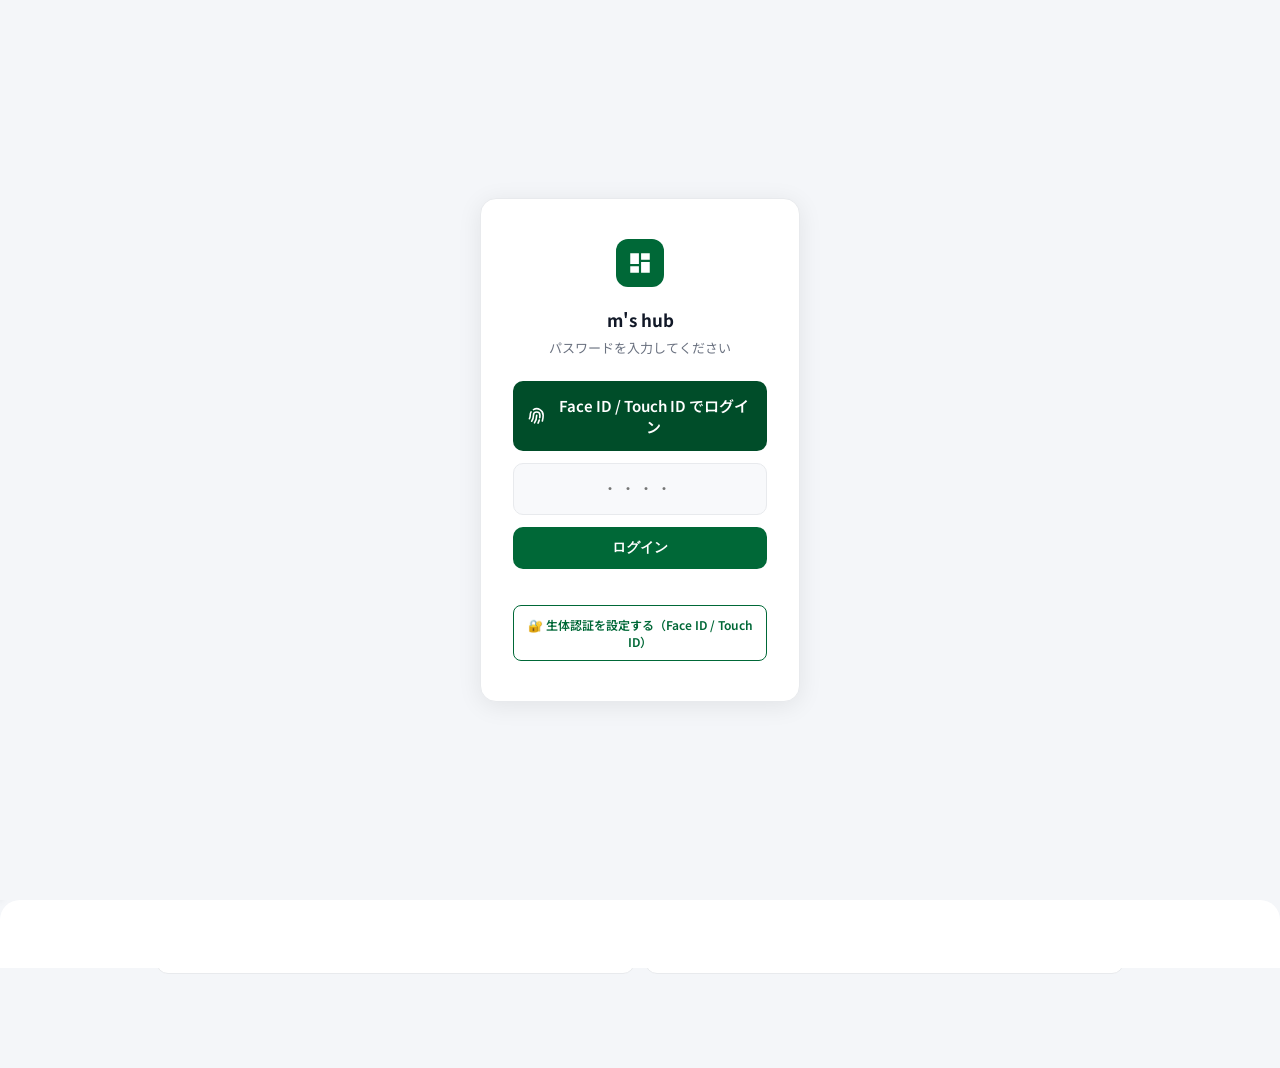
==== commit 5f952582: "Add files via upload" ====
--- a/index.html
+++ b/index.html
@@ -12,7 +12,7 @@
     <meta name="mobile-web-app-capable" content="yes">
     <link rel="apple-touch-icon" href="icon.png">
     <link rel="manifest" href="manifest.json">
-    <title>施工管理ポータル</title>
+    <title>m's hub</title>
     <link href="https://fonts.googleapis.com/css2?family=Noto+Sans+JP:wght@400;500;600;700&family=DM+Mono:wght@400;500&display=swap" rel="stylesheet">
     <style>
         * {
@@ -139,7 +139,7 @@
             border-bottom: 1px solid var(--border);
             display: flex;
             align-items: center;
-            justify-content: flex-end;
+            justify-content: space-between;
             padding: 0 16px;
             z-index: 99;
         }
@@ -191,18 +191,18 @@
 
         .drawer {
             position: fixed;
-            left: -280px;
+            left: -260px;
             top: 0;
-            width: 280px;
+            width: 260px;
+            /* ツールページの tdrawer と統一 */
             height: 100vh;
-            background-color: var(--surface);
+            background: #fff;
             box-shadow: 2px 0 8px rgba(0, 0, 0, 0.08);
-            transition: left 0.2s ease;
-            z-index: 98;
-            padding: 16px 0;
+            transition: left 0.22s cubic-bezier(0.22,1,0.36,1);
+            z-index: 201;
+            padding: 0 0 calc(24px + env(safe-area-inset-bottom, 0px));
             overflow-y: auto;
-            display: flex;
-            flex-direction: column;
+            -webkit-overflow-scrolling: touch;
         }
 
         .drawer.open {
@@ -210,7 +210,7 @@
         }
 
         .drawer-item {
-            padding: 12px 16px;
+            padding: 12px 18px;
             display: flex;
             align-items: center;
             gap: 12px;
@@ -218,20 +218,24 @@
             transition: background-color 0.12s ease;
             color: var(--text1);
             text-decoration: none;
-        }
-
-        .drawer-item:hover {
-            background-color: var(--surface2);
+            font-size: 14px;
+            font-weight: 500;
+            font-family: 'Noto Sans JP', sans-serif;
+        }
+
+        .drawer-item:hover,
+        .drawer-item:active {
+            background: #f3f4f6;
         }
 
         .drawer-item.active {
-            background-color: var(--primary-l);
-            color: var(--primary);
+            color: #006837;
+            font-weight: 600;
         }
 
         .drawer-item svg {
-            width: 20px;
-            height: 20px;
+            width: 18px;
+            height: 18px;
             stroke: currentColor;
             fill: none;
             stroke-width: 2;
@@ -241,8 +245,8 @@
 
         .drawer-separator {
             height: 1px;
-            background-color: var(--border);
-            margin: 8px 0;
+            background-color: #e8eaed;
+            margin: 6px 0;
         }
 
         .bottom-nav {
@@ -2432,21 +2436,24 @@
         .drawer-overlay.open { opacity: 1; pointer-events: auto; }
 
         /* ===== 新ドロワー構造 ===== */
-        .drawer { z-index: 98; }
+        /* ツールページの tdrawer と統一 */
         .drawer-header {
-            padding: 20px 16px 14px;
-            border-bottom: 1px solid var(--border);
+            background: linear-gradient(135deg, #004d29 0%, #00703d 100%);
+            color: white;
+            padding: 20px 18px 16px;
         }
         .drawer-header-title {
-            font-size: 13px; font-weight: 700; color: var(--primary);
+            font-size: 15px; font-weight: 700; color: white;
+            font-family: 'Noto Sans JP', sans-serif;
         }
         .drawer-header-sub {
-            font-size: 11px; color: var(--text3); margin-top: 2px;
+            font-size: 11px; color: white; opacity: 0.65; margin-top: 2px;
+            font-family: 'Noto Sans JP', sans-serif;
         }
         .drawer-section-label {
-            font-size: 10px; font-weight: 700; color: var(--text3);
+            font-size: 11px; font-weight: 700; color: #9ca3af;
             text-transform: uppercase; letter-spacing: 0.06em;
-            padding: 14px 16px 6px;
+            padding: 14px 18px 4px;
         }
         .drawer-badge {
             font-size: 9px; font-family: 'DM Mono', monospace;
@@ -2454,7 +2461,7 @@
             padding: 1px 6px; border-radius: 8px; margin-left: auto;
         }
         .drawer-ext {
-            width: 12px; height: 12px;
+            width: 13px !important; height: 13px !important;
             stroke: currentColor; fill: none; stroke-width: 2;
             stroke-linecap: round; stroke-linejoin: round;
             opacity: 0.35; margin-left: auto; flex-shrink: 0;
@@ -2607,6 +2614,29 @@
         .sched-nav-label {
             font-size: 15px; font-weight: 700; color: var(--text1); min-width: 56px; text-align: center;
         }
+        /* 週間予定スライドアニメーション */
+        #tab-week { overflow: hidden; position: relative; }
+        .week-slide-pane { will-change: transform; }
+        @keyframes weekSlideInRight {
+            from { transform: translateX(100%); }
+            to   { transform: translateX(0); }
+        }
+        @keyframes weekSlideInLeft {
+            from { transform: translateX(-100%); }
+            to   { transform: translateX(0); }
+        }
+        @keyframes weekSlideOutLeft {
+            from { transform: translateX(0); }
+            to   { transform: translateX(-100%); }
+        }
+        @keyframes weekSlideOutRight {
+            from { transform: translateX(0); }
+            to   { transform: translateX(100%); }
+        }
+        .week-anim-enter-next { animation: weekSlideInRight 0.28s cubic-bezier(0.25, 0.46, 0.45, 0.94) forwards; }
+        .week-anim-enter-prev { animation: weekSlideInLeft  0.28s cubic-bezier(0.25, 0.46, 0.45, 0.94) forwards; }
+        .week-anim-exit-next  { animation: weekSlideOutLeft  0.28s cubic-bezier(0.25, 0.46, 0.45, 0.94) forwards; pointer-events: none; }
+        .week-anim-exit-prev  { animation: weekSlideOutRight 0.28s cubic-bezier(0.25, 0.46, 0.45, 0.94) forwards; pointer-events: none; }
 
         /* ── 日付スワイプ アニメーション ── */
         @keyframes day-slide-from-right {
@@ -2868,7 +2898,7 @@
         <div style="width:52px;height:52px;background:#006837;border-radius:14px;display:flex;align-items:center;justify-content:center;margin:0 auto 18px;">
             <svg width="26" height="26" viewBox="0 0 24 24" fill="none" stroke="white" stroke-width="2" stroke-linecap="round" stroke-linejoin="round"><rect x="3" y="11" width="18" height="11" rx="2"/><path d="M7 11V7a5 5 0 0 1 10 0v4"/></svg>
         </div>
-        <p style="font-size:15px;font-weight:600;color:#111827;margin-bottom:4px;">施工管理ポータル</p>
+        <p style="font-size:15px;font-weight:600;color:#111827;margin-bottom:4px;">m's hub</p>
         <p style="font-size:11px;color:#9ca3af;margin-bottom:24px;">パスワードを入力してください</p>
         <input id="pwInput" type="password" placeholder="パスワード" autocomplete="off"
             style="width:100%;padding:11px 14px;border:1.5px solid #e8eaed;border-radius:8px;font-size:15px;outline:none;box-sizing:border-box;margin-bottom:8px;font-family:'Noto Sans JP',sans-serif;transition:border-color 0.2s;"
@@ -2935,7 +2965,7 @@
             <div class="pw-logo">
                 <svg viewBox="0 0 24 24"><path d="M3 13h8V3H3v10zm0 8h8v-6H3v6zm10 0h8V11h-8v10zm0-18v6h8V3h-8z"/></svg>
             </div>
-            <div class="pw-title">施工管理ポータル</div>
+            <div class="pw-title">m's hub</div>
             <div class="pw-sub" id="pw-sub-text">パスワードを入力してください</div>
 
             <!-- 生体認証ボタン（Face ID / Touch ID）-->
@@ -2998,7 +3028,10 @@
             const input = document.getElementById('pw-input').value;
             if (input === _PW_CORRECT) {
                 sessionStorage.setItem('portal_auth', 'ok');
+                sessionStorage.removeItem('dashCurrentTab');
+                localStorage.removeItem('dashCurrentTab');
                 document.getElementById('pw-overlay').classList.add('hidden');
+                if (typeof switchTab === 'function') switchTab('home');
             } else {
                 const el = document.getElementById('pw-input');
                 el.classList.add('error');
@@ -3018,7 +3051,7 @@
                 const credential = await navigator.credentials.create({
                     publicKey: {
                         challenge,
-                        rp: { name: '施工管理ポータル', id: window.location.hostname || 'localhost' },
+                        rp: { name: "m's hub", id: window.location.hostname || 'localhost' },
                         user: { id: userId, name: 'masa', displayName: '城岸 政行' },
                         pubKeyCredParams: [{ type: 'public-key', alg: -7 }, { type: 'public-key', alg: -257 }],
                         authenticatorSelection: {
@@ -3072,7 +3105,11 @@
                 });
                 if (assertion) {
                     sessionStorage.setItem('portal_auth', 'ok');
+                    // ホームから始める
+                    sessionStorage.removeItem('dashCurrentTab');
+                    localStorage.removeItem('dashCurrentTab');
                     document.getElementById('pw-overlay').classList.add('hidden');
+                    if (typeof switchTab === 'function') switchTab('home');
                 }
             } catch (e) {
                 btnText.textContent = 'Face ID / Touch ID でログイン';
@@ -3126,19 +3163,18 @@
     </nav>
 
     <div class="top-bar">
-        <span class="top-bar-title" id="topBarTitle" aria-hidden="true">ダッシュボード</span>
         <button class="hamburger" id="hamburger" aria-label="メニューを開く">
             <span></span>
             <span></span>
             <span></span>
         </button>
+        <span class="top-bar-title" id="topBarTitle" aria-hidden="true" style="position:absolute;left:50%;transform:translateX(-50%);font-size:14px;font-weight:600;color:var(--text1);">m's hub</span>
     </div>
 
     <div class="drawer-overlay" id="drawerOverlay"></div>
     <nav class="drawer" id="drawer">
         <div class="drawer-header">
-            <div class="drawer-header-title">施工管理ポータル</div>
-            <div class="drawer-header-sub">masaさんの現場管理ハブ</div>
+            <div class="drawer-header-title">m's hub</div>
         </div>
 
         <!-- ── メインメニュー（ボトムナビと連動） ── -->
@@ -4214,7 +4250,14 @@
                     });
                     // 物件タブを次回表示時に再レンダリング
                     var _propTab = document.getElementById('tab-properties');
-                    if (_propTab) _propTab.dataset.rendered = '';
+                    if (_propTab) {
+                        _propTab.dataset.rendered = '';
+                        // 現在物件タブが表示中なら即時再レンダリング（ログイン直後の空白を防止）
+                        if (_propTab.classList.contains('active')) {
+                            renderPropertiesTab();
+                            _propTab.dataset.rendered = '1';
+                        }
+                    }
                 }
 
                 // Google Tasks更新（GASからリアルタイム取得）
@@ -4637,6 +4680,257 @@
         // スケジュールタブ: 週オフセット（0=今週, -1=先週, 1=翌週...）
         let schedWeekOffset = 0;
         let schedViewMode = 'week'; // 'week' | 'month'
+        let schedSliding = false;
+
+        // アニメーション付きで週を変更（← → ボタン用）
+        function changeSchedWeek(delta) {
+            if (schedSliding) return;
+            const el = document.getElementById('tab-week');
+            const oldPane = el.firstElementChild;
+            const dir = delta > 0 ? 'next' : 'prev';
+
+            if (!oldPane || schedViewMode !== 'week') {
+                schedWeekOffset += delta;
+                _renderSchedTab();
+                return;
+            }
+
+            schedSliding = true;
+
+            // 1. 旧パネルを絶対配置＋終了アニメーションクラス付与
+            //    （DOMから切り離しても JS 参照とスタイルは維持される）
+            oldPane.style.cssText = 'position:absolute;top:0;left:0;width:100%;';
+            oldPane.classList.add('week-slide-pane', `week-anim-exit-${dir}`);
+
+            // 2. 新しいオフセットで描画（el.innerHTML が差し替わり oldPane はデタッチ）
+            schedWeekOffset += delta;
+            _renderSchedTab();
+
+            // 3. 新パネル（now el.firstElementChild）に入場アニメーションクラス付与
+            const newPane = el.firstElementChild;
+            if (newPane) {
+                newPane.classList.add('week-slide-pane', `week-anim-enter-${dir}`);
+            }
+
+            // 4. 旧パネルを再挿入（絶対配置なのでレイアウトに影響しない）
+            el.appendChild(oldPane);
+
+            // 5. アニメーション完了後にクリーンアップ
+            const ANIM_DUR = 310;
+            setTimeout(() => {
+                oldPane.remove();
+                if (newPane) {
+                    newPane.classList.remove('week-slide-pane', `week-anim-enter-${dir}`);
+                }
+                schedSliding = false;
+            }, ANIM_DUR);
+        }
+
+        // ========= 週間予定 スワイプジェスチャー（指追従・スナップ） =========
+        (function() {
+            var THRESH_RATIO = 0.28; // 幅の28%以上でページ送り
+            var THRESH_PX    = 44;   // 最低でも44px以上でページ送り
+            var ANIM_MS      = 280;  // スナップアニメーション時間
+            var EASE         = 'cubic-bezier(0.25,0.46,0.45,0.94)';
+
+            var touchId = null, startX = 0, startY = 0;
+            var decided = false, isHoriz = false;
+            var ready   = false;   // prepare()完了フラグ
+            var swDir   = null;    // 'next' | 'prev'
+            var curPane = null;    // 現在のパネル（絶対配置に変更済み）
+            var nxtPane = null;    // 先読みパネル（絶対配置）
+            var elW     = 0;
+            var snapping = false;
+
+            function getEl() { return document.getElementById('tab-week'); }
+
+            function reset() {
+                touchId = null; decided = false; isHoriz = false;
+                ready = false; swDir = null; curPane = null; nxtPane = null; elW = 0;
+            }
+
+            function prepare(el, dx) {
+                if (ready) return;
+                swDir   = dx < 0 ? 'next' : 'prev';
+                curPane = el.firstElementChild;
+                if (!curPane) { reset(); return; }
+
+                elW = el.offsetWidth;
+                var h = curPane.offsetHeight;
+
+                // コンテナ高さを固定（パネルが全部絶対配置になるため）
+                el.style.height = h + 'px';
+
+                // 現パネルを絶対配置に変換
+                curPane.style.cssText = 'position:absolute;top:0;left:0;width:100%;will-change:transform;transform:translateX(0px)';
+
+                // 次/前の週をレンダリング（el.innerHTMLが書き換わりcurPaneはデタッチ）
+                var saved = schedWeekOffset;
+                schedWeekOffset += (swDir === 'next' ? 1 : -1);
+                var now = new Date();
+                var todayMs = +new Date(now.getFullYear(), now.getMonth(), now.getDate());
+                _renderWeekView(el, now, todayMs);
+                schedWeekOffset = saved; // 完了時に再度更新する
+
+                // 先読みパネルを取得して絶対配置
+                nxtPane = el.firstElementChild;
+                var nxtX = swDir === 'next' ? elW : -elW;
+                nxtPane.style.cssText = 'position:absolute;top:0;left:0;width:100%;will-change:transform;transform:translateX(' + nxtX + 'px)';
+
+                // 現パネルをコンテナに再挿入
+                el.appendChild(curPane);
+                ready = true;
+            }
+
+            function applyDelta(dx) {
+                if (!ready || !curPane || !nxtPane) return;
+                var nxtStart = swDir === 'next' ? elW : -elW;
+                curPane.style.transform = 'translateX(' + dx + 'px)';
+                nxtPane.style.transform = 'translateX(' + (nxtStart + dx) + 'px)';
+            }
+
+            function snapComplete(el) {
+                snapping = true;
+                schedWeekOffset += (swDir === 'next' ? 1 : -1);
+                var exitX = swDir === 'next' ? -elW : elW;
+                var tr = 'transform ' + ANIM_MS + 'ms ' + EASE;
+                curPane.style.transition = tr;
+                nxtPane.style.transition = tr;
+                curPane.style.transform = 'translateX(' + exitX + 'px)';
+                nxtPane.style.transform = 'translateX(0px)';
+                var sc = curPane, sn = nxtPane, se = el;
+                curPane = null; nxtPane = null;
+                setTimeout(function() {
+                    sc.remove();
+                    sn.style.cssText = '';
+                    se.style.height = '';
+                    snapping = false;
+                    schedSliding = false;
+                    _renderSchedTab(); // 新しい週で正式再描画＆自動取得
+                }, ANIM_MS + 20);
+            }
+
+            function snapBack(el) {
+                snapping = true;
+                var dur = Math.round(ANIM_MS * 0.55);
+                var tr = 'transform ' + dur + 'ms ' + EASE;
+                var nxtStart = swDir === 'next' ? elW : -elW;
+                curPane.style.transition = tr;
+                nxtPane.style.transition = tr;
+                curPane.style.transform = 'translateX(0px)';
+                nxtPane.style.transform = 'translateX(' + nxtStart + 'px)';
+                var sc = curPane, sn = nxtPane, se = el;
+                curPane = null; nxtPane = null;
+                setTimeout(function() {
+                    sn.remove();
+                    sc.style.cssText = '';
+                    se.style.height = '';
+                    snapping = false;
+                }, dur + 20);
+            }
+
+            function onStart(e) {
+                if (snapping || schedSliding || schedViewMode !== 'week') return;
+                if (touchId !== null) return;
+                var t = e.changedTouches[0];
+                // 日付ストリップへのタッチは既存の日ナビゲーションに任せる
+                if (e.target && e.target.closest && e.target.closest('.week-day-strip')) return;
+                touchId = t.identifier;
+                startX = t.clientX; startY = t.clientY;
+                decided = false; isHoriz = false;
+                ready = false; swDir = null; curPane = null; nxtPane = null;
+            }
+
+            function getTouch(e) {
+                for (var i = 0; i < e.changedTouches.length; i++) {
+                    if (e.changedTouches[i].identifier === touchId) return e.changedTouches[i];
+                }
+                return null;
+            }
+
+            function onMove(e) {
+                if (touchId === null || snapping) return;
+                var t = getTouch(e);
+                if (!t) return;
+                var dx = t.clientX - startX;
+                var dy = t.clientY - startY;
+
+                // 水平 vs 垂直スクロールの判定
+                if (!decided) {
+                    if (Math.abs(dx) < 6 && Math.abs(dy) < 6) return;
+                    if (Math.abs(dy) > Math.abs(dx) * 1.1) { touchId = null; return; } // 垂直スクロール優先
+                    decided = true;
+                    isHoriz = true;
+                }
+                if (!isHoriz) return;
+
+                e.preventDefault(); // 横スワイプ中はページスクロールを抑制
+
+                var el = getEl();
+                if (!el) return;
+
+                if (!ready) {
+                    prepare(el, dx);
+                    if (!ready) return;
+                    schedSliding = true; // 描画中はボタンアニメーション禁止
+                }
+
+                // 方向と逆にドラッグしても0でクランプ（ラバーバンドなし）
+                var clampedDx = swDir === 'next' ? Math.min(0, dx) : Math.max(0, dx);
+                applyDelta(clampedDx);
+            }
+
+            function onEnd(e) {
+                if (touchId === null) return;
+                var t = getTouch(e);
+                if (!t) { touchId = null; return; }
+                touchId = null;
+
+                var dx = t.clientX - startX;
+                var el = getEl();
+
+                if (!ready || !curPane || !nxtPane || !el) {
+                    schedSliding = false;
+                    reset();
+                    return;
+                }
+
+                var thresh = Math.max(THRESH_PX, elW * THRESH_RATIO);
+                var triggered = (swDir === 'next' && dx <= -thresh) || (swDir === 'prev' && dx >= thresh);
+
+                if (triggered) {
+                    snapComplete(el);
+                } else {
+                    snapBack(el);
+                    schedSliding = false;
+                }
+                reset();
+            }
+
+            function onCancel(e) {
+                if (touchId === null) return;
+                touchId = null;
+                var el = getEl();
+                if (ready && curPane && nxtPane && el) {
+                    snapBack(el);
+                } else if (el) {
+                    el.style.height = '';
+                }
+                schedSliding = false;
+                reset();
+            }
+
+            // #tab-week はDOM固定なのでDOMContentLoaded後に1回だけリスナー登録
+            document.addEventListener('DOMContentLoaded', function() {
+                var el = getEl();
+                if (!el) return;
+                el.addEventListener('touchstart',  onStart,  { passive: true });
+                el.addEventListener('touchmove',   onMove,   { passive: false });
+                el.addEventListener('touchend',    onEnd,    { passive: true });
+                el.addEventListener('touchcancel', onCancel, { passive: true });
+            });
+        })();
+        // ========= スワイプジェスチャーここまで =========
 
         function renderWeekTab() {
             schedWeekOffset = 0;
@@ -4734,13 +5028,13 @@
             el.innerHTML = `<div class="tab-pane">
                 <!-- ナビゲーションバー（←ラベル→の両端配置） -->
                 <div class="sched-nav-bar">
-                    <button class="sched-nav-btn" onclick="schedWeekOffset--;_renderSchedTab()">
+                    <button class="sched-nav-btn" onclick="changeSchedWeek(-1)">
                         <svg viewBox="0 0 24 24" width="16" height="16" fill="none" stroke="currentColor" stroke-width="2.5"><polyline points="15 18 9 12 15 6"/></svg>
                     </button>
                     <div class="sched-nav-center">
                         <span class="sched-nav-label">${weekLabel}</span>
                     </div>
-                    <button class="sched-nav-btn" onclick="schedWeekOffset++;_renderSchedTab()">
+                    <button class="sched-nav-btn" onclick="changeSchedWeek(1)">
                         <svg viewBox="0 0 24 24" width="16" height="16" fill="none" stroke="currentColor" stroke-width="2.5"><polyline points="9 18 15 12 9 6"/></svg>
                     </button>
                 </div>
@@ -4801,9 +5095,16 @@
                 }
             }
 
+            // _showDayEventsFn をモジュールレベル変数に登録（スワイプ時に参照）
+            _showDayEventsFn = showDayEvents;
+
             el.querySelectorAll('.week-day-cell[data-datems]').forEach(cell => {
                 cell.addEventListener('click', () => {
-                    showDayEvents(parseInt(cell.dataset.datems), cell.dataset.label);
+                    const newMs = parseInt(cell.dataset.datems);
+                    const prev  = _currentSelectedDayMs;
+                    // タップ方向を判定してアニメーション
+                    const dir = (prev === null) ? null : (newMs > prev ? 'right' : newMs < prev ? 'left' : null);
+                    showDayEvents(newMs, cell.dataset.label, dir);
                 });
             });
 
@@ -5567,13 +5868,14 @@
 
         /* ===================================================================
            週間ビュー スワイプ切り替え（左スワイプ→翌日、右スワイプ→前日）
-           ※ 週の変更は矢印ボタンで行う
+           ※ 週の変更は矢印ボタンで行う。週境界を超えると週を切り替え
         =================================================================== */
         let _weekSwipeTouchX = null;
         let _weekSwipeTouchY = null;
         let _weekSwipeEl = null;
         let _currentSelectedDayMs = null;  // 現在選択中の日付（ms）
         let _currentWeekDays = [];          // 現在の週の日付一覧（ms配列）
+        let _showDayEventsFn = null;        // showDayEvents のスコープ参照（_renderWeekViewから設定）
 
         function initWeekSwipe(el, weekDayMsList, selectedMs) {
             _currentWeekDays = weekDayMsList;
@@ -5596,40 +5898,39 @@
                 const dy = e.changedTouches[0].clientY - _weekSwipeTouchY;
                 _weekSwipeTouchX = null;
                 _weekSwipeTouchY = null;
-                // 縦スクロールより横移動が大きい場合のみ判定（閾値40px）
                 if (Math.abs(dx) < 40 || Math.abs(dx) < Math.abs(dy) * 1.5) return;
-                // 画面端から始まるスワイプ（ブラウザの戻る/進む）は無視
                 const startX = e.changedTouches[0].clientX - dx;
                 if (startX < 20 || startX > window.innerWidth - 20) return;
 
-                // 現在選択中の日付のインデックスを取得
                 const curIdx = _currentWeekDays.indexOf(_currentSelectedDayMs);
                 if (curIdx === -1) return;
 
+                const weeks = ['日','月','火','水','木','金','土'];
                 if (dx < 0) {
-                    // 左スワイプ → 翌日（右からスライドイン）
+                    // 左スワイプ → 翌日
                     if (curIdx < _currentWeekDays.length - 1) {
                         const nextMs = _currentWeekDays[curIdx + 1];
                         const d = new Date(nextMs);
-                        const weeks = ['日','月','火','水','木','金','土'];
                         const label = `${d.getMonth()+1}/${d.getDate()}(${weeks[d.getDay()]})`;
-                        // アクティブセルを更新してからshowDayEventsを直接呼ぶ
-                        el.querySelectorAll('.week-day-cell').forEach(c => {
-                            c.style.outline = parseInt(c.dataset.datems) === nextMs ? '2px solid var(--primary)' : 'none';
-                        });
-                        showDayEvents(nextMs, label, 'right');
+                        _updateDayCell(el, nextMs);
+                        if (_showDayEventsFn) _showDayEventsFn(nextMs, label, 'right');
+                    } else {
+                        // 週末 → 翌週の最初の日へ
+                        schedWeekOffset++;
+                        _renderSchedTab();
                     }
                 } else {
-                    // 右スワイプ → 前日（左からスライドイン）
+                    // 右スワイプ → 前日
                     if (curIdx > 0) {
                         const prevMs = _currentWeekDays[curIdx - 1];
                         const d = new Date(prevMs);
-                        const weeks = ['日','月','火','水','木','金','土'];
                         const label = `${d.getMonth()+1}/${d.getDate()}(${weeks[d.getDay()]})`;
-                        el.querySelectorAll('.week-day-cell').forEach(c => {
-                            c.style.outline = parseInt(c.dataset.datems) === prevMs ? '2px solid var(--primary)' : 'none';
-                        });
-                        showDayEvents(prevMs, label, 'left');
+                        _updateDayCell(el, prevMs);
+                        if (_showDayEventsFn) _showDayEventsFn(prevMs, label, 'left');
+                    } else {
+                        // 週頭 → 前週の最後の日へ
+                        schedWeekOffset--;
+                        _renderSchedTab();
                     }
                 }
             };
@@ -5638,6 +5939,17 @@
             el._swipeTouchEnd   = onEnd;
             el.addEventListener('touchstart', onStart, { passive: true });
             el.addEventListener('touchend',   onEnd,   { passive: true });
+        }
+
+        /** セルのアクティブ表示を更新 */
+        function _updateDayCell(container, ms) {
+            const el = container || _weekSwipeEl;
+            if (!el) return;
+            el.querySelectorAll('.week-day-cell').forEach(c => {
+                c.style.outline = parseInt(c.dataset.datems) === ms
+                    ? '2px solid var(--primary)' : 'none';
+                c.style.borderRadius = '6px';
+            });
         }
 
         function switchTaskInnerTab(name, btn) {
